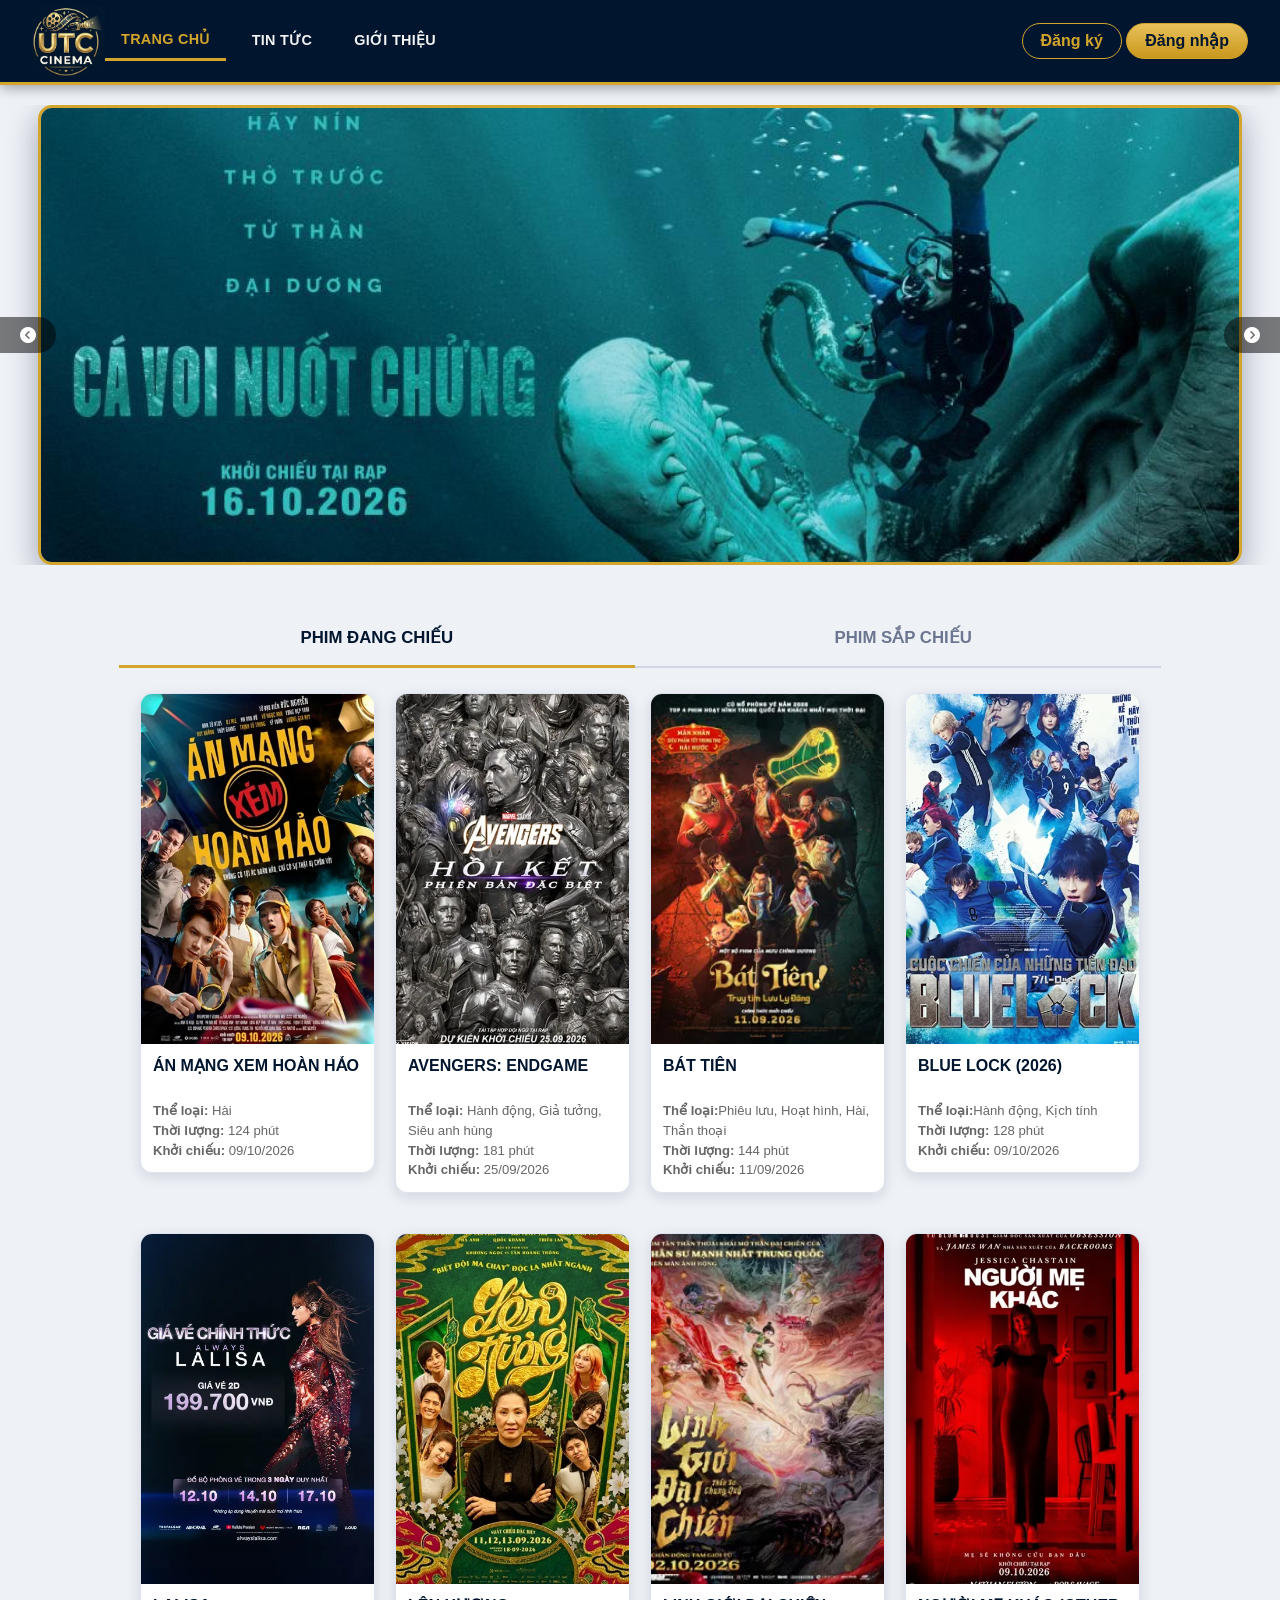
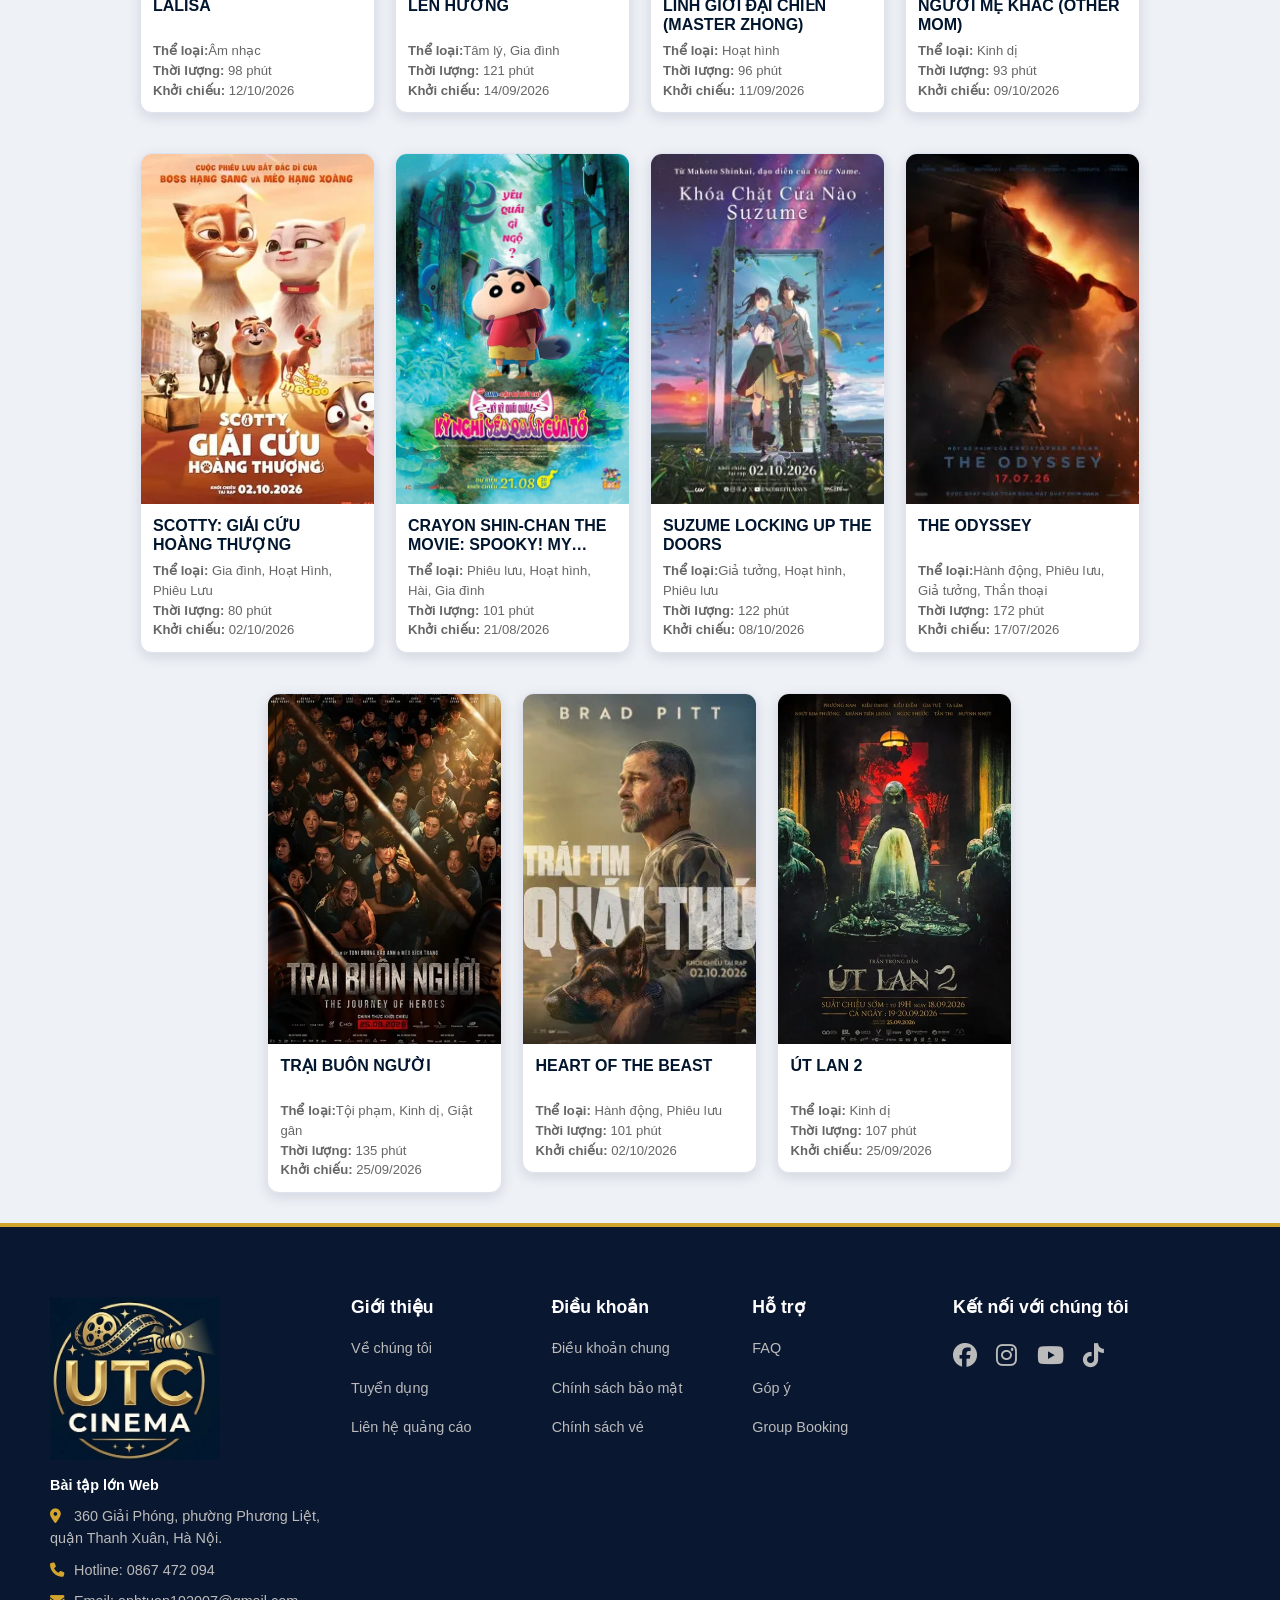
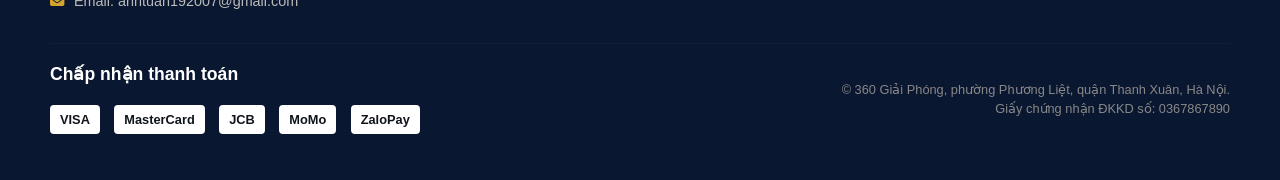
==== index.html @ 75717f12 "Merge pull request #4 from Tuan2K7/admin-and-payment Admin and payment" ====
<!DOCTYPE html>
<html lang="vi">

<head>
  <meta charset="UTF-8">
  <meta name="viewport" content="width=device-width, initial-scale=1.0">
  <meta name="description" content="Cinema website">
  <meta name="keywords" content="HTML, CSS, JavaScript">


  <meta name="author" content="Nguyen Anh Tuan">


  <link rel="stylesheet" href="assets/css/card.css"> 
  <link rel="stylesheet" href="assets/css/nav.css">
  <link rel="stylesheet" href="assets/css/menu.css">
  <link rel="stylesheet" href="assets/css/slide.css">
  <link rel="stylesheet" href="./assets/css/responsive.css"> 

  <script src="https://cdn.jsdelivr.net/npm/bootstrap@5.3.3/dist/js/bootstrap.bundle.min.js" integrity="sha384-YvpcrYf0tY3lHB60NNkmXc5s9fDVZLESaAA55NDzOxhy9GkcIdslK1eN7N6jIeHz" crossorigin="anonymous"></script>

  <link rel="stylesheet" href="https://cdnjs.cloudflare.com/ajax/libs/font-awesome/6.6.0/css/all.min.css" integrity="sha512-Kc323vGBEqzTmouAECnVceyQqyqdsSiqLQISBL29aUW4U/M7pSPA/gEUZQqv1cwx4OnYxTxve5UMg5GT6L4JJg==" crossorigin="anonymous" referrerpolicy="no-referrer" />
  <title>Cinema website</title>
  <link rel="shortcut icon" href="./assets/img/logo.webp" type="image/x-icon">
  <link href="https://cdn.jsdelivr.net/npm/bootstrap@5.3.3/dist/css/bootstrap.min.css" rel="stylesheet" integrity="sha384-QWTKZyjpPEjISv5WaRU9OFeRpok6YctnYmDr5pNlyT2bRjXh0JMhjY6hW+ALEwIH" crossorigin="anonymous" />
  
  <link rel="stylesheet" href="assets/css/style.css">
  <link rel="stylesheet" href="assets/css/theme.css">
  <script src="assets/js/cinema-store.js"></script>
</head>

<body>
  <div id="main">

    <div id="header">

      <div class="nav-logo">
        <a href="./index.html">
          <img src="./assets/img/logo.webp" alt="">
        </a>
        <div class="name">
          <p></p>
          <p></p>
        </div>
      </div>

      <div class="nav-menu">
        <i class="fa-solid fa-bars" id="menu-icon"></i>
      </div>
      
      <div class="nav-layout">
        <ul class="nav nav-pills">
          <li class="nav-item">
            <a class="nav-link active" aria-current="page" href="index.html" style="border-radius: 8px; color: black;">Trang chủ</a>
          </li>
          <li class="nav-item">
            <a class="nav-link" href="new.html">Tin tức</a>
          </li>
          <li>
             <a class="nav-link " href="about.html" >Giới thiệu</a>
          </li>
        </ul>
        <div>
          <button class="btn-register js-register-btn">Đăng ký</button>
          <button class="btn-login js-login-btn" style="color: black;">Đăng nhập</button>
        </div>
        <div class="login-user">
            <!-- <i class="fa-regular fa-circle-user login-avt" ></i> -->
            <p class="login-name"></p>
            <button class="login-out js-login-out">Đăng xuất</button>
        </div>
      </div>

    </div>

    <div class="login js-login">
      <div class="login-container js-login-container">
        <div class="login-header">
          <h1>Đăng nhập</h1>
          <div class="login-close js-login-close">
            <i class="fa-solid fa-x"></i>
          </div>
        </div>
        <div class="login-body">
          <label for="email"> Email</label>
          <input type="email" name="" placeholder="Email" id="email1">
          <label for="password"> Mật khẩu</label>
          <input type="password" name="" placeholder="Mật Khẩu" id="password1">
          <p>Quên mật khẩu?</p>
          <button class="btn js-login-btn">Đăng nhập</button>
        </div>
        <footer class="login-footer">
          <p>Bạn chưa có tài khoản? <a href="#" class="trybtn">Đăng ký</a></p>
        </footer>
      </div>
    </div>

    

    <div class="register js-register">
      <div class="register-container js-register-container">
        <div class="register-header">
          <h1>Đăng ký</h1>
          <div class="register-close js-register-close">
            <i class="fa-solid fa-x"></i>
          </div>
        </div>
        <div class="register-body">
          <div class="register-card1">
            <div class="column">
              <label for="surname">Họ</label>
              <input type="surname" name="" placeholder="Họ" id="surname">
            </div>
            <div class="column">
              <label for="name">Tên</label>
              <input type="name" name="" placeholder="Tên" id="name">
            </div>
          </div>
          <div class="register-card2">
            <div class="column">
              <label for="accountName">Tên tài khoản</label>
              <input type="accountName" name="" placeholder="Tên tài khoản" id="accountName">
            </div>
          </div>
          <div class="register-card3">
            <div class="column">
              <label for="number">Số điện thoại</label>
              <input type="text" placeholder="Số điện thoại" id="number">
            </div>
            <div class="column">
              <label for="email">Email</label>
              <input type="email" name="" placeholder="Email" id="email2">
            </div>
          </div>
          <div class="register-card4">
            <div class="column">
              <label for="password1">Mật khẩu</label>
              <input type="password" name="" placeholder="Mật khẩu" id="password2">
            </div>
            <div class="column">
              <label for="password2">Xác nhận mật khẩu</label>
              <input type="password" name="" placeholder="Xác nhận mật khẩu" id="confirmPassword">
            </div>
          </div>
          <button class="btn js-register-btn">Đăng Ký</button>
        </div>
        <footer class="register-footer">
          <p>Bạn đã có tài khoản? <a href="#" class="trybtn">Đăng nhập</a></p>
        </footer>
      </div>
    </div>


    <div id="slide">
      <img class="img hidden" src="./assets/img/banner/ca-voi-nuot-chung-banner.jpg" alt="">
      <img class="img hidden" src="./assets/img/banner/cuoc-chien-3-khong-banner.jpg" alt="">
      <img class="img hidden" src="./assets/img/banner/deal-banner.jpg" alt="">
      <img class="img hidden" src="./assets/img/banner/lalisa-banner.jpg" alt="">
      <img class="img hidden" src="./assets/img/banner/lays-banner.jpg" alt="">
      <img class="img hidden" src="./assets/img/banner/milo-banner.png" alt="">
      <img class="img hidden" src="./assets/img/banner/shaun-banner.jpg" alt="">
      <img class="img" src="./assets/img/banner/studio-ghibli-banner.jpg" alt="">
      <img class="img hidden" src="./assets/img/banner/verity-banner.jpg" alt="">
      <img class="img hidden" src="./assets/img/banner/zalo-banner.png" alt="">
      <i onclick="prev()" class="fa-solid fa-circle-chevron-left slide-btn slide-btn-left prev"></i>
      <i onclick="next()" class="fa-solid fa-circle-chevron-right slide-btn slide-btn-right next"></i>
    </div>
    
    <div class="container-fluid text-center section" id="container" >
      <div class="row content">
        <div class="col-sm-1 sidenav"></div>
        <div class="col-sm-10">

          <ul class="nav nav-pills nav-justified" id="movie-pills-nav" role="tablist" style="padding: 0.5rem 0; margin-bottom: 15px;">
            <li class="nav-item" role="presentation">
              <button class="nav-link active" id="pills-nowshowing-tab" data-bs-toggle="pill" data-bs-target="#pills-nowshowing" type="button" role="tab" aria-controls="nowshowing" aria-selected="true">Phim Đang Chiếu</button>
            </li>
            <li class="nav-item" role="presentation">
              <button class="nav-link" id="pills-comingsoon-tab" data-bs-toggle="pill" data-bs-target="#pills-comingsoon" type="button" role="tab" aria-controls="comingsoon" aria-selected="false">Phim Sắp Chiếu</button>
            </li>
          </ul>

          <div class="tab-content" id="pills-tabContent"> 

            <div class="tab-pane fade show active" id="pills-nowshowing" role="tabpanel" aria-labelledby="pills-nowshowing-tab">
              <div class="row row-cols-auto list-container justify-content-center">

                <a href="movie-detail.html?id=an-mang-xem-hoan-hao" style="padding:0; text-decoration: none;">
                  <div class="col">
                    <div class="custom-movie-card">
                      <div class="custom-card-image-container">
                        <img src="./assets/img/movies/an-mang-xem-hoan-hao.webp" alt="Án mạng xem hoàn hảo">
                        <span class="custom-play-button">chi tiết</span>
                      </div>
                      <div class="custom-card-content">
                    <h3>Án mạng xem hoàn hảo</h3>
                          <p><b>Thể loại:</b> Hài<br /><b>Thời lượng:</b> 124 phút<br /><b>Khởi chiếu:</b> 09/10/2026</p>
                      </div>
                    </div>
                  </div>
                </a>

                <a href="movie-detail.html?id=avenger" style="padding:0; text-decoration: none;">
                  <div class="col">
                    <div class="custom-movie-card">
                      <div class="custom-card-image-container">
                        <img src="./assets/img/movies/avenger.webp" alt="Avengers: Endgame ">
                        <span class="custom-play-button">chi tiết</span>
                      </div>
                      <div class="custom-card-content">
                    <h3>Avengers: Endgame </h3>
                          <p><b>Thể loại:</b> Hành động, Giả tưởng, Siêu anh hùng<br /><b>Thời lượng:</b> 181 phút<br /><b>Khởi chiếu:</b> 25/09/2026</p>
                      </div>
                    </div>
                  </div>
                </a>

                <a href="movie-detail.html?id=bat-tien" style="padding:0; text-decoration: none;">
                  <div class="col">
                    <div class="custom-movie-card">
                      <div class="custom-card-image-container">
                        <img src="./assets/img/movies/bat-tien.webp" alt="Bát Tiên">
                        <span class="custom-play-button">chi tiết</span>
                      </div>
                      <div class="custom-card-content">
                    <h3>Bát Tiên  </h3>
                          <p><b>Thể loại:</b>Phiêu lưu, Hoạt hình, Hài, Thần thoại<br /><b>Thời lượng:</b> 144 phút<br /><b>Khởi chiếu:</b> 11/09/2026</p>
                      </div>
                    </div>
                  </div>
                </a>

                <a href="movie-detail.html?id=blue-lock" style="padding:0; text-decoration: none;">
                  <div class="col">
                    <div class="custom-movie-card">
                      <div class="custom-card-image-container">
                        <img src="./assets/img//movies/blue-lock.webp" alt="Bluelock">
                        <span class="custom-play-button">chi tiết</span>
                      </div>
                      <div class="custom-card-content">
                    <h3>Blue Lock (2026)</h3>
                          <p><b>Thể loại:</b>Hành động, Kịch tính<br /><b>Thời lượng:</b> 128 phút <br /><b>Khởi chiếu:</b> 09/10/2026</p>
                      </div>
                    </div>
                  </div>
                </a>

                <a href="movie-detail.html?id=lalisa" style="padding:0; text-decoration: none;">
                  <div class="col">
                    <div class="custom-movie-card">
                      <div class="custom-card-image-container">
                        <img src="./assets/img/movies/lalisa.webp" alt="Lalisa">
                        <span class="custom-play-button">chi tiết</span>
                      </div>
                      <div class="custom-card-content">
                    <h3>LALISA</h3>
                          <p><b>Thể loại:</b>Âm nhạc<br /><b>Thời lượng:</b> 98 phút<br /><b>Khởi chiếu:</b> 12/10/2026</p>
                      </div>
                    </div>
                  </div>
                </a>

                <a href="movie-detail.html?id=len-huong" style="padding:0; text-decoration: none;">
                  <div class="col">
                    <div class="custom-movie-card">
                      <div class="custom-card-image-container">
                        <img src="./assets/img/movies/len-huong.webp" alt="Lên Hương">
                        <span class="custom-play-button">chi tiết</span>
                      </div>
                      <div class="custom-card-content">
                    <h3>Lên Hương </h3>
                          <p><b>Thể loại:</b>Tâm lý, Gia đình<br /><b>Thời lượng:</b> 121 phút<br /><b>Khởi chiếu:</b> 14/09/2026</p>
                      </div>
                    </div>
                  </div>
                </a>

                <a href="movie-detail.html?id=linh-gioi-dai-chien" style="padding:0; text-decoration: none;">
                  <div class="col">
                    <div class="custom-movie-card">
                      <div class="custom-card-image-container">
                        <img src="./assets/img/movies/linh-gioi-dai-chien.webp" alt="Linh giới đại chiến">
                        <span class="custom-play-button">chi tiết</span>
                      </div>
                      <div class="custom-card-content">
                    <h3>Linh giới đại chiến (Master Zhong)</h3>
                          <p><b>Thể loại:</b> Hoạt hình<br /><b>Thời lượng:</b> 96 phút<br /><b>Khởi chiếu:</b> 11/09/2026</p>
                      </div>
                    </div>
                  </div>
                </a>

                <a href="movie-detail.html?id=other-mom" style="padding:0; text-decoration: none;">
                  <div class="col">
                    <div class="custom-movie-card">
                      <div class="custom-card-image-container">
                        <img src="./assets/img/movies/other-mom.webp" alt="Người mẹ khác">
                        <span class="custom-play-button">chi tiết</span>
                      </div>
                      <div class="custom-card-content">
                    <h3>Người mẹ khác (Other Mom)</h3>
                          <p><b>Thể loại:</b> Kinh dị<br /><b>Thời lượng:</b> 93 phút<br /><b>Khởi chiếu:</b> 09/10/2026</p>
                      </div>
                    </div>
                  </div>
                </a>

                <a href="movie-detail.html?id=scotty" style="padding:0; text-decoration: none;">
                  <div class="col">
                    <div class="custom-movie-card">
                      <div class="custom-card-image-container">
                        <img src="./assets/img/movies/scotty.webp" alt="Scotty">
                        <span class="custom-play-button">chi tiết</span>
                      </div>
                      <div class="custom-card-content">
                    <h3>SCOTTY: Giải cứu hoàng thượng</h3>
                          <p><b>Thể loại:</b> Gia đình, Hoạt Hình, Phiêu Lưu<br /><b>Thời lượng:</b> 80 phút<br /><b>Khởi chiếu:</b> 02/10/2026</p>
                      </div>
                    </div>
                  </div>
                </a>

                <a href="movie-detail.html?id=shin" style="padding:0; text-decoration: none;">
                  <div class="col">
                    <div class="custom-movie-card">
                      <div class="custom-card-image-container">
                        <img src="./assets/img/movies/shin.jpg" alt="Shin">
                        <span class="custom-play-button">chi tiết</span>
                      </div>
                      <div class="custom-card-content">
                    <h3>Crayon Shin-chan the Movie: Spooky! My Yokai Vacation</h3>
                          <p><b>Thể loại:</b> Phiêu lưu, Hoạt hình, Hài, Gia đình<br /><b>Thời lượng:</b> 101 phút<br /><b>Khởi chiếu:</b> 21/08/2026</p>
                      </div>
                    </div>
                  </div>
                </a>

                <a href="movie-detail.html?id=suzume" style="padding:0; text-decoration: none;">
                  <div class="col">
                    <div class="custom-movie-card">
                      <div class="custom-card-image-container">
                        <img src="./assets/img/movies/suzume.webp" alt="suzume">
                        <span class="custom-play-button">chi tiết</span>
                      </div>
                      <div class="custom-card-content">
                    <h3>Suzume Locking Up the Doors</h3>
                          <p><b>Thể loại:</b>Giả tưởng, Hoạt hình, Phiêu lưu<br /><b>Thời lượng:</b> 122 phút<br /><b>Khởi chiếu:</b> 08/10/2026</p>
                      </div>
                    </div>
                  </div>
                </a>

                <a href="movie-detail.html?id=the-odyssey" style="padding:0; text-decoration: none;">
                  <div class="col">
                    <div class="custom-movie-card">
                      <div class="custom-card-image-container">
                        <img src="./assets/img/movies/the-odyssey.webp" alt="The Odyssey">
                        <span class="custom-play-button">chi tiết</span>
                      </div>
                      <div class="custom-card-content">
                          <h3>The Odyssey </h3>
                          <p><b>Thể loại:</b>Hành động, Phiêu lưu, Giả tưởng, Thần thoại<br /><b>Thời lượng:</b> 172 phút<br /><b>Khởi chiếu:</b> 17/07/2026</p>
                      </div>
                    </div>
                  </div>
                </a>

                <a href="movie-detail.html?id=trai-buon-nguoi" style="padding:0; text-decoration: none;">
                  <div class="col">
                    <div class="custom-movie-card">
                      <div class="custom-card-image-container">
                        <img src="./assets/img/movies/trai-buon-nguoi.webp" alt="Trại buôn người">
                        <span class="custom-play-button">chi tiết</span>
                      </div>
                      <div class="custom-card-content">
                          <h3>Trại buôn người</h3>
                          <p><b>Thể loại:</b>Tội phạm, Kinh dị, Giật gân<br /><b>Thời lượng:</b> 135 phút<br /><b>Khởi chiếu:</b> 25/09/2026</p>
                      </div>
                    </div>
                  </div>
                </a>

                <a href="movie-detail.html?id=trai-tim-quai-thu" style="padding:0; text-decoration: none;">
                  <div class="col">
                    <div class="custom-movie-card movie-selection">
                      <div class="custom-card-image-container">
                        <img src="./assets/img/movies/trai-tim-quai-thu.webp" alt="Trái tim quái thú">
                        <span class="custom-play-button">chi tiết</span>
                      </div>
                      <div class="custom-card-content">
                          <h3>Heart of the Beast</h3>
                          <p><b>Thể loại:</b> Hành động, Phiêu lưu<br /><b>Thời lượng:</b> 101 phút<br /><b>Khởi chiếu:</b> 02/10/2026</p>
                      </div>
                    </div>
                  </div>
                </a>

                <a href="movie-detail.html?id=ut-lan" style="padding:0; text-decoration: none;">
                  <div class="col">
                    <div class="custom-movie-card">
                      <div class="custom-card-image-container">
                        <img src="./assets/img/movies/ut-lan.webp" alt="Út lan">
                        <span class="custom-play-button">chi tiết</span>
                      </div>
                      <div class="custom-card-content">
                  <h3>Út Lan 2</h3>
                    <p><b>Thể loại:</b> Kinh dị<br /><b>Thời lượng:</b> 107 phút<br /><b>Khởi chiếu:</b> 25/09/2026</p>
                      </div>
                    </div>
                  </div>
                </a>

              </div>
            </div>

            <div class="tab-pane fade" id="pills-comingsoon" role="tabpanel" aria-labelledby="pills-comingsoon-tab">
              <div class="row row-cols-auto list-container justify-content-center"> 

                <div class="col">
                  <div class="custom-movie-card">
                    <div class="custom-card-image-container">
                      <img src="./assets/img/coomingsoon/an-mang-karaoke.webp" alt="Án mạng karaoke">
                      <a href="movie-detail.html?id=an-mang-karaoke" class="custom-play-button">chi tiết</a>
                    </div>
                    <div class="custom-card-content">
                      <h3>Án mạng karaoke</h3>
                      <p><b>Thể loại:</b> Kinh dị<br /><b>Thời lượng:</b> Đang cập nhật<br /><b>Khởi chiếu:</b> 30/10/2026</p>
                    </div>
                  </div>
                </div>
                
                <div class="col">
                  <div class="custom-movie-card">
                    <div class="custom-card-image-container">
                      <img src="./assets/img/coomingsoon/bambi.webp" alt="BAMBI: LÃNH ĐỊA SĂN MỒI">
                      <a href="movie-detail.html?id=bambi" class="custom-play-button">chi tiết</a>
                    </div>
                    <div class="custom-card-content">
                      <h3>BAMBI: LÃNH ĐỊA SĂN MỒI</h3>
                      <p><b>Thể loại:</b> Hồi hộp, Kinh Dị<br /><b>Thời lượng:</b> Đang cập nhật<br /><b>Khởi chiếu:</b> 23/10/2025</p>
                    </div>
                  </div>
                </div>
                
                <div class="col">
                  <div class="custom-movie-card">
                    <div class="custom-card-image-container">
                      <img src="./assets/img/coomingsoon/bo-sua-bay.webp" alt="Bò sữa bay">
                      <a href="movie-detail.html?id=bo-sua-bay" class="custom-play-button">chi tiết</a>
                    </div>
                    <div class="custom-card-content">
                      <h3>Bò sữa bay</h3>
                      <p><b>Thể loại:</b> Kịch tính, Giả tưởng<br /><b>Thời lượng:</b> Đang cập nhật<br /><b>Khởi chiếu:</b> 06/11/2026</p>
                    </div>
                  </div>
                </div>
                
                <div class="col">
                  <div class="custom-movie-card">
                    <div class="custom-card-image-container">
                      <img src="./assets/img/coomingsoon/ca-voi-nuot.webp" alt="Cá voi nuốt chửng">
                      <a href="movie-detail.html?id=ca-voi-nuot" class="custom-play-button">chi tiết</a>
                    </div>
                    <div class="custom-card-content">
                      <h3>Cá voi nuốt chửng (Whale Fall)</h3>
                      <p><b>Thể loại:</b>Hành động, Giật gân<br /><b>Thời lượng:</b> 106 phút<br /><b>Khởi chiếu:</b> 31/10/2026</p>
                    </div>
                  </div>
                </div>
                
                <div class="col">
                  <div class="custom-movie-card">
                    <div class="custom-card-image-container">
                      <img src="./assets/img/coomingsoon/chang-meo-mang-mu.webp" alt="Chàng mèo mang mũ">
                      <a href="movie-detail.html?id=chang-meo-mang-mu" class="custom-play-button">chi tiết</a>
                    </div>
                    <div class="custom-card-content">
                      <h3>Chàng Mèo Mang Mũ</h3>
                      <p><b>Thể loại:</b> Phiêu lưu, Hoạt hình, Hài, Gia đình<br /><b>Thời lượng:</b> Đang cập nhật<br /><b>Khởi chiếu:</b> 06/11/2026</p>
                    </div>
                  </div>
                </div>
                
                <div class="col">
                  <div class="custom-movie-card">
                    <div class="custom-card-image-container">
                      <img src="./assets/img/coomingsoon/chi-chi-em-em-3.webp" alt="Chị chị em em 3">
                      <a href="movie-detail.html?id=chi-chi-em-em-3" class="custom-play-button">chi tiết</a>
                    </div>
                    <div class="custom-card-content">
                      <h3>Chị chị em em 3</h3>
                      <p><b>Thể loại:</b> Kịch tính<br /><b>Thời lượng:</b> Đang cập nhật<br /><b>Khởi chiếu:</b> 07/11/2026</p>
                    </div>
                  </div>
                </div>
                
                <div class="col">
                  <div class="custom-movie-card">
                    <div class="custom-card-image-container">
                      <img src="./assets/img/coomingsoon/clayface.webp" alt="Clayface">
                      <a href="movie-detail.html?id=clayface" class="custom-play-button">chi tiết</a>
                    </div>
                    <div class="custom-card-content">
                      <h3>Clayface</h3>
                      <p><b>Thể loại:</b> Kinh dị<br /><b>Thời lượng:</b> 99 phút<br /><b>Khởi chiếu:</b> 31/10/2026</p>
                    </div>
                  </div>
                </div>
                
                <div class="col">
                  <div class="custom-movie-card">
                    <div class="custom-card-image-container">
                      <img src="./assets/img/coomingsoon/coi-nguyen.webp" alt="Cõi nguyền">
                      <a href="movie-detail.html?id=coi-nguyen" class="custom-play-button">chi tiết</a>
                    </div>
                    <div class="custom-card-content">
                      <h3>Cõi nguyền</h3>
                      <p><b>Thể loại:</b>Kinh dị<br /><b>Thời lượng:</b> Đang cập nhật<br /><b>Khởi chiếu:</b> 23/10/2026</p>
                    </div>
                  </div>
                </div>
                
                <div class="col">
                  <div class="custom-movie-card">
                    <div class="custom-card-image-container">
                      <img src="./assets/img/coomingsoon/godzilla.webp" alt="Godzilla">
                      <a href="movie-detail.html?id=godzilla-minus-zero" class="custom-play-button">chi tiết</a>
                    </div>
                    <div class="custom-card-content">
                      <h3>Godzilla Minus Zero</h3>
                      <p><b>Thể loại:</b> Hành động, Giả tưởng<br /><b>Thời lượng:</b> Đang cập nhật<br /><b>Khởi chiếu:</b> 06/11/2026</p>
                    </div>
                  </div>
                </div>
                
                <div class="col">
                  <div class="custom-movie-card">
                    <div class="custom-card-image-container">
                      <img src="./assets/img/coomingsoon/quy-an-tang-4.webp" alt="Quỷ ăn tạng 4">
                      <a href="movie-detail.html?id=quy-an-tang-4" class="custom-play-button">chi tiết</a>
                    </div>
                    <div class="custom-card-content">
                      <h3>Quỷ ăn tạng 4: Hổ tinh</h3>
                      <p><b>Thể loại:</b> Kinh dị<br /><b>Thời lượng:</b> Đang cập nhật<br /><b>Khởi chiếu:</b> 30/10/2026</p>
                    </div>
                  </div>
                </div>
                
                <div class="col">
                  <div class="custom-movie-card">
                    <div class="custom-card-image-container">
                      <img src="./assets/img/coomingsoon/ramayana.webp" alt="Ramayana">
                      <a href="movie-detail.html?id=ramayana" class="custom-play-button">chi tiết</a>
                    </div>
                    <div class="custom-card-content">
                      <h3>Ramayana</h3>
                      <p><b>Thể loại:</b> Thần thoại/Sử thi<br /><b>Thời lượng:</b> Đang cập nhật<br /><b>Khởi chiếu:</b> 06/11/2026</p>
                    </div>
                  </div>
                </div>
                
                <div class="col">
                  <div class="custom-movie-card">
                    <div class="custom-card-image-container">
                      <img src="./assets/img/coomingsoon/shaun-sheep.webp" alt="Shaun sheep">
                      <a href="movie-detail.html?id=shaun-the-sheep" class="custom-play-button">chi tiết</a>
                    </div>
                    <div class="custom-card-content">
                      <h3>Shaun the Sheep: The Beast of Mossy Bottom</h3>
                      <p><b>Thể loại:</b> Phiêu lưu, Hoạt hình, Hài<br /><b>Thời lượng:</b> Đang cập nhật<br /><b>Khởi chiếu:</b> 19/12/2026</p>
                    </div>
                  </div>
                </div>
                
                <div class="col">
                  <div class="custom-movie-card">
                    <div class="custom-card-image-container">
                      <img src="./assets/img/coomingsoon/street-fighter.webp" alt="Street fighter">
                      <a href="movie-detail.html?id=street-fighter" class="custom-play-button">chi tiết</a>
                    </div>
                    <div class="custom-card-content">
                      <h3>Street Fighter</h3>
                      <p><b>Thể loại:</b> Hành động, Phiêu lưu, Live action<br /><b>Thời lượng:</b> Đang cập nhật<br /><b>Khởi chiếu:</b> 16/10/2026</p>
                    </div>
                  </div>
                </div>
                
                <div class="col">
                  <div class="custom-movie-card">
                    <div class="custom-card-image-container">
                      <img src="./assets/img/coomingsoon/verity.webp" alt="Verity">
                      <a href="movie-detail.html?id=verity" class="custom-play-button">chi tiết</a>
                    </div>
                    <div class="custom-card-content">
                      <h3>Bí mật bị chôn vùi (Verity)</h3>
                      <p><b>Thể loại:</b> Kịch tính, Tình cảm, Giật gân<br /><b>Thời lượng:</b> 110 phút<br /><b>Khởi chiếu:</b> 16/10/2026</p>
                    </div>
                  </div>
                </div>
                
                <div class="col">
                  <div class="custom-movie-card">
                    <div class="custom-card-image-container">
                      <img src="./assets/img/coomingsoon/ngay-con-con-me.webp" alt="Ngày con còn mẹ">
                      <a href="movie-detail.html?id=ngay-con-con-me" class="custom-play-button">chi tiết</a>
                    </div>
                    <div class="custom-card-content">
                      <h3>Ngày con còn mẹ</h3>
                      <p><b>Thể loại:</b> Gia đình<br /><b>Thời lượng:</b> 110 phút<br /><b>Khởi chiếu:</b> 11/11/2026</p>
                    </div>
                  </div>
                </div>

              </div>
            </div>
            
          </div>   
          </div>

          <div class="col-sm-1 sidenav">
            </div>

        </div>
      </div>
    </div>

    <div class="footer">
      <div class="container-fluid" style="padding: 50px 50px 30px 50px;">
        <div class="row">

          <div class="col-lg-3 col-md-6 mb-4 mb-lg-0">
            <a href="./index.html"> 
              <img src="./assets/img/logo.webp" alt="Logo" class="footer-logo-img">
            </a>
            <p class="footer-company-name">Bài tập lớn Web </p>
            <p><i class="fa-solid fa-location-dot"></i> 360 Giải Phóng, phường Phương Liệt, quận Thanh Xuân, Hà Nội.</p>
            <p><i class="fa-solid fa-phone"></i> Hotline: 0867 472 094</p>
            <p><i class="fa-solid fa-envelope"></i> Email: anhtuan192007@gmail.com</p>
          </div>

          <div class="col-lg-2 col-md-6 mb-4 mb-lg-0">
            <h5>Giới thiệu</h5>
            <ul class="nav flex-column">
              <li class="nav-item mb-2"><a href="#" class="nav-link">Về chúng tôi</a></li>
              <li class="nav-item mb-2"><a href="#" class="nav-link">Tuyển dụng</a></li>
              <li class="nav-item mb-2"><a href="#" class="nav-link">Liên hệ quảng cáo</a></li>
            </ul>
          </div>

          <div class="col-lg-2 col-md-6 mb-4 mb-md-0">
            <h5>Điều khoản</h5>
            <ul class="nav flex-column">
              <li class="nav-item mb-2"><a href="#" class="nav-link">Điều khoản chung</a></li>
              <li class="nav-item mb-2"><a href="#" class="nav-link">Chính sách bảo mật</a></li>
              <li class="nav-item mb-2"><a href="#" class="nav-link">Chính sách vé</a></li>
            </ul>
          </div>

          <div class="col-lg-2 col-md-6 mb-4 mb-md-0">
            <h5>Hỗ trợ</h5>
            <ul class="nav flex-column">
              <li class="nav-item mb-2"><a href="#" class="nav-link">FAQ</a></li>
              <li class="nav-item mb-2"><a href="#" class="nav-link">Góp ý</a></li>
              <li class="nav-item mb-2"><a href="#" class="nav-link">Group Booking</a></li>
            </ul>
          </div>

          <div class="col-lg-3 col-md-12 mb-4">
            <h5>Kết nối với chúng tôi</h5>
            <div class="footer-social-icons">
              <a href="https://www.facebook.com/share/1EyRnAsyH8/?mibextid=wwXIfr"><i class="fa-brands fa-facebook"></i></a>
              <a href="#"><i class="fa-brands fa-instagram"></i></a>
              <a href="#"><i class="fa-brands fa-youtube"></i></a>
              <a href="#"><i class="fa-brands fa-tiktok"></i></a>
            </div>
          </div>
        </div>
        
        <hr class="footer-divider">
        
        <div class="row footer-bottom-row">
          <div class="col-md-6 mb-3">
            <h5>Chấp nhận thanh toán</h5>
            <div class="footer-payment-icons">
              <span class="payment-icon">VISA</span>
              <span class="payment-icon">MasterCard</span>
              <span class="payment-icon">JCB</span>
              <span class="payment-icon">MoMo</span>
              <span class="payment-icon">ZaloPay</span>
            </div>
          </div>
          <div class="col-md-6 mb-3 text-md-end footer-copyright-text">
            <p>
              &copy; 360 Giải Phóng, phường Phương Liệt, quận Thanh Xuân, Hà Nội.
              <br>
              Giấy chứng nhận ĐKKD số: 0367867890 
            </p>
          </div>
        </div>
      </div>
    </div>

    <script src="assets/js/nav.js"></script>
    <script src="assets/js/login.js"></script>
    <script src="assets/js/navbar.js"></script>
    <script src="assets/js/slide.js"></script>
    <script src="https://cdn.jsdelivr.net/npm/bootstrap@5.3.3/dist/js/bootstrap.bundle.min.js" integrity="sha384-YvpcrYf0tY3lHB60NNkmXc5s9fDVZLESaAA55NDzOxhy9GkcIdslK1eN7N6jIeHz" crossorigin="anonymous"></script>
    <!-- <script src="https://cdn.jsdelivr.net/npm/bootstrap@5.3.3/dist/js/bootstrap.min.js" integrity="sha384-0pUGZvbkm6XF6gxjEnlmuGrJXVbNuzT9qBBavbLwCsOGabYfZo0T0to5eqruptLy" crossorigin="anonymous"></script> -->
     <script src="assets/js/admin.js"></script>
</body>

</html>
---- assets/css/card.css ----
body {
    background-color: #141414; /* Màu nền tối */
    font-family: Arial, sans-serif;
    margin: 0;
}

/* --- Kiểu dáng cho Custom Movie Card --- */
.custom-movie-card {
    width: 235px; /* Giữ nguyên kích thước bạn đã cung cấp */
    height: 530px;
    background-color: #1e1e1e;
    border-radius: 8px; /* Bo tròn các góc của card */
    overflow: hidden; /* Quan trọng: Ẩn đi phần ảnh bị phóng to tràn ra ngoài */
    box-shadow: 0 10px 20px rgba(0, 0, 0, 0.2);
    cursor: pointer;
    color: white;
    transition: transform 0.3s ease; /* Hiệu ứng nảy lên nhẹ khi hover */
    margin-bottom: 20px; /* Thêm khoảng cách dưới cho mỗi card */
}

/* Hiệu ứng khi di chuột vào card */
.custom-movie-card:hover {
    transform: scale(1.03); /* Phóng to nhẹ toàn bộ card */
}

/* --- Container chứa ảnh và nút Đặt Vé --- */
.custom-card-image-container {
    position: relative; 
    overflow: hidden; 
    aspect-ratio: 2 / 3; 
}

/* Poster phim */
.custom-card-image-container img {
    width: 100%;
    height: 100%; 
    object-fit: cover; 
    display: block; 
    transition: transform 0.4s ease;
}

/* Khi hover vào card, ảnh bên trong sẽ phóng to lên */
.custom-movie-card:hover .custom-card-image-container img {
    transform: scale(1.15); /* Phóng to ảnh lên 115% */
}

/* --- Nút "Đặt vé" (Custom Play Button) --- */
.custom-play-button {
    /* Định vị tuyệt đối so với custom-card-image-container */
    position: absolute;
    top: 50%;
    left: 50%;
    transform: translate(-50%, -50%); /* Căn giữa nút */

    /* Kiểu dáng mới: Hình chữ nhật */
    width: auto; /* Chiều rộng tự động theo nội dung */
    padding: 10px 20px; /* Thêm khoảng đệm bên trong */
    background-color: rgba(255, 255, 255, 0.5);/*trong suốt*/
    border: none; /* Loại bỏ viền */
    border-radius: 8px; /* Bo tròn nhẹ các góc */
    color: white; /* Màu chữ trắng */
    font-size: 1em;
    font-weight: bold;
    text-transform: uppercase; /* Chuyển chữ thành in hoa */
    letter-spacing: 1px; /* Khoảng cách giữa các chữ */
    white-space: nowrap; /* Ngăn chữ bị xuống dòng */
    text-decoration: none; /* Loại bỏ gạch chân mặc định của thẻ 'a' */

    /* Hiển thị và hiệu ứng */
    display: flex; 
    justify-content: center;
    align-items: center;
    opacity: 0; /* Mặc định ẩn nút */
    transition: opacity 0.4s ease, background-color 0.2s ease; /* Thêm hiệu ứng cho màu nền */
    pointer-events: all; /* Cho phép sự kiện chuột tác động lên nút */
    z-index: 10; /* Đảm bảo nút nằm trên ảnh */
}

/* Khi hover vào card, nút "Đặt vé" sẽ hiện ra */
.custom-movie-card:hover .custom-play-button {
    opacity: 1; /* Hiện nút "Đặt vé" */
}

/* Hiệu ứng khi hover trực tiếp lên nút "Đặt vé" */
.custom-play-button:hover {
    /* background-color: #ff202b; */
    background-image: linear-gradient(#F9cadb,#FDA6C4);
}

/* --- Phần nội dung text --- */
.custom-card-content {
    padding: 16px;
    text-align: center; /* Căn giữa nội dung text */
}

.custom-card-content h3 {
    margin: 0 0 4px 0; 
    font-size: 1.1em;
}

.custom-card-content p {
    margin: 0;
    font-size: 0.9em;
    color: #aaa; 
}

/* Điều chỉnh cho các cột Bootstrap */
/* Thêm padding cho mỗi cột để các card không bị dính vào nhau */
.list-container .col {
    padding: 10px; 
}
a{
    margin: 0;
    padding: 0;
}
---- assets/css/nav.css ----
/* --- Hiệu ứng trượt cho Nav Pills --- */

/* 1. Chuẩn bị container cha */
#movie-pills-nav {
  position: relative; /* Rất quan trọng: làm gốc để định vị "lớp nền trượt" */
  background-color: #2a2a2a; /* Thêm màu nền nhẹ cho thanh nav */
  border-radius: 15px; /* Bo tròn toàn bộ thanh nav */
}

/* 2. Tạo "lớp nền trượt" bằng pseudo-element ::before */
#movie-pills-nav::before {
  content: "";
  position: absolute;
  top: 0;
  left: var(--pill-left, 0); /* Sử dụng biến CSS để JS điều khiển vị trí */
  width: var(--pill-width, 0); /* Sử dụng biến CSS để JS điều khiển độ rộng */
  height: 100%;
  /* background-color:#F9CADB;  */
  background-image: linear-gradient(#F9cadb,#FDA6C4);
  border-radius: 15px; /* Bo tròn để khớp với tab */
  transition: all 1s cubic-bezier(0.23, 0.8, 0.32, 1); /* Hiệu ứng chuyển động mượt mà */
  z-index: 1; /* Nằm dưới chữ nhưng trên nền của nav */
}

/* 3. Tùy chỉnh các nút nav-link */
#movie-pills-nav .nav-link {
  color: #a0a0a0; /* Màu chữ của tab không active */
  background: none !important; /* Xóa nền mặc định của Bootstrap */
  border: none;
  z-index: 2; /* Đảm bảo chữ luôn nằm trên "lớp nền trượt" */
  position: relative;
  transition: color 0.3s ease;
}

/* 4. Định nghĩa lại style cho tab đang active */
#movie-pills-nav .nav-link.active {
  color: rgb(0, 0, 0) !important; /* Chữ của tab active luôn là màu trắng */
  background-color: transparent !important; /* Quan trọng: làm trong suốt nền mặc định */
}

/* 5. Hiệu ứng hover cho các tab chưa active */
#movie-pills-nav .nav-link:not(.active):hover {
    color: #ffffff; /* Đổi màu chữ khi hover */
}
---- assets/css/menu.css ----
/* MENU */
/* .nav-menu {
    display: none;
    color: #fff;
    padding: 20px;
    font-size: 20px;
    cursor: pointer;
}
.nav-layout {
    display: flex;
    align-items: center;
    justify-content: center;
}

.nav-layout {
    column-gap: 5rem;
}

.nav-layout li {
    list-style-type: none;
    display: inline-block;
    padding: 0 2rem;
}

.nav-layout li a {
    text-decoration: none;
    color: #fff;
    font-size: 1rem;
    font-weight: 500;
}

.nav-layout li a:hover {
    color: #F75154;
} */
/* html nào có active thì đổi màu ở ô web đó */
/* .nav-layout .active {
    color: #F75154;
} */


/* =================== HEADER CSS =================== */
/* LOGO */
.nav-logo .name {
    color: #fff;
    display: none;
    margin: auto;
    font-size: 13px;
}

.nav-logo {
    margin-top: 4px;
    width:20em;
    
    display: flex;

}

.nav-logo img {
    cursor: pointer;
    width: 100%;
    height: 100%;
}
/* --- Style chung --- */
#header {
    height: 50px;
    background-color: #10141B;
    display: flex;
    justify-content: space-between;
    align-items: center;
    background-color: #1a1a1a; /* Ví dụ màu nền */
    padding: 10px 20px;
    color: white;
    justify-content: space-between;
}

.nav-layout li {
    list-style-type: none;
}

.nav-layout a {
    text-decoration: none;
    color: #fff;
    font-size: 1rem;
    font-weight: 500;
    padding: 8px 16px;
    display: block;
}

.nav-layout a:hover {
    /* color: #F75154; */
    color: #FDA6C4;
}

.nav-layout .active {
    /* Màu active của Bootstrap */
    /* background-color: #0d6efd;  */
    background-image: linear-gradient(#F9cadb,#FDA6C4);
    border-radius: 8px;
}
.nav-layout .active:hover {
    color: #fff;
}


/* --- CSS cho màn hình lớn (Desktop) --- */
.nav-layout {
    display: flex;
    align-items: center;
    gap: 20px; /* Khoảng cách giữa các mục */
    width: 100%; 
    justify-content: space-between;
}

.nav-pills {
    display: flex;
    align-items: center;
    gap: 10px;
        /* khoảng cách giữa các thành phần */
    margin: 0;
    padding: 0;
}

/* .nav-actions button {
    margin-left: 10px;
} */

/* Ẩn icon menu hamburger trên màn hình lớn */
.nav-menu {
    display: none;
}


/* --- CSS cho màn hình nhỏ (Tablet & Mobile) - Breakpoint tại 992px --- */
@media (max-width: 992px) {
    /* Ẩn menu đầy đủ đi */
    .nav-layout {
        display: none;
    }

    /* Hiện icon hamburger lên */
    .nav-menu {
        display: block;
        font-size: 24px;
        cursor: pointer;
    }
}
---- assets/css/slide.css ----
#slide {
    
    display: flex;
    justify-content: center;
    overflow: hidden;
    position: relative;
    margin-top: 20px;
    margin-bottom: 20px;
    transition: transform 0.5s;
}

#slide img {
    width: 90%;
    height: 700px;
    object-fit: cover;
    animation: fadeInSlideshow 0.5s;
    border-radius: 50px;
    border: 10px solid #000000;
}

@keyframes fadeInSlideshow {
    from {
        opacity: 0.7;
    }

    to {
        opacity: 1;
    }
}

#slide .slide-btn:hover {
    /* background-color: #F75154; */
   background-image: linear-gradient(#F9cadb,#FDA6C4);

}

#slide .slide-btn-left {
    position: absolute;
    top: 50%;
    left: 0;
    transform: translateY(-50%);
    background-color: rgba(0, 0, 0, 0.5);
    color: #fff;
    padding: 10px 20px;
    border-radius: 0 50px 50px 0;
    cursor: pointer;
}

#slide .slide-btn-right {
    position: absolute;
    top: 50%;
    right: 0;
    transform: translateY(-50%);
    background-color: rgba(0, 0, 0, 0.5);
    color: #fff;
    padding: 10px 20px;
    border-radius: 50px 0 0 50px;
    cursor: pointer;
}
---- assets/css/style.css ----
* {
    padding: 0;
    margin: 0;
    box-sizing: border-box;
}

/* Fix thanh ngang */
/* Đặt khối này ở đầu file, thay thế cho cả 2 khối body cũ */
body {
    overflow-x: hidden;
    width: 100%;
    font-family: Arial, Helvetica, sans-serif;
    background-color: #fff;
    background-repeat: no-repeat;
    background-position: center center;
    background-size: cover;
}

/*  */
html {
    font-family: Arial, Helvetica, sans-serif;
    scroll-behavior: smooth;
}
.hidden {
    display: none;
}
.row {
    display: flex;
    flex-direction: row;
}
/* form đăng kí */
.column {
    display: flex;
    flex-direction: column;
    width: 100%;
    margin: 10px 10px 10px 0;
}






/* Design: Button register, login, out */
.nav-layout button {
    width: 100px;
    height: 40px;
    color: #fff;
    background-color: #10141B;
    border-radius: 30px;
    border: 2px solid #fff;
    
}
.nav-layout .btn-login {
    /* background-color: #F75154; */
    /* border: 1px solid #F75154; */
    /* background-color:#FDA6C4 ; */
    background-image: linear-gradient(#F9cadb,#FDA6C4);
    border: 1px solid #FDA6C4;
    transition: transform 0.3s;
}
.nav-layout button:hover {
    cursor: pointer;
    /* transform: translateY(-2px); */
}

/* LOGIN */
@keyframes modelFadeIn {
    from {
        opacity: 1;
        transform: translateX(-140px);
    }

    to {
        transform: translateX(0);
    }
}
.btn-login.remove{
    display: none;
}
.login.open {
    display: flex;
}
.login {
    position: fixed;
    top: 0;
    bottom: 0;
    left: 0;
    right: 0;
    z-index: 1000;
    display: none;
    align-items: center;
    justify-content: center;
    flex-direction: column;
    background-color: rgba(0, 0, 0, 0.4);
}
.login-container {
    background-color: #10141B;
    width: 450px;
    position: relative;
    animation: modelFadeIn ease 0.5s;
    border-radius: 20px;
    padding: 30px;
    display: flex;
    flex-direction: column;
    justify-content: space-between;
}
.login-header {
    color: #fff;
    float: right;
    display: flex;
    justify-content: space-between;
    flex: 1;
}
.login-close {
    cursor: pointer;
}
.login-body {
    margin: 20px 0;
    display: flex;
    flex-direction: column;
    color: #fff;
    width: 100%;
    flex: 2;
}
.login-body input {
    height: 50px;
    background-color: #10141B;
    border: 1px solid #1E293B;
    border-radius: 10px;
    margin: 10px 0;
    padding: 10px;
    color: #fff;
}
.login-body p {
    display: flex;
    margin: 15px 0;
    /* color: #E54242; */
    color: #FDA6C4;
    justify-content: end;
    cursor: pointer;
}
.login-body p:hover {
    text-decoration: underline;
}
.login-body button {
    /* background-image: linear-gradient(to right, #E6121D, #FB5F60); */
    background-image: linear-gradient(#F9cadb,#FDA6C4);
    height: 40px;
    border-radius: 20px;
    margin: 10px 0;
    /* color: #fff; */
    color: black;
    cursor: pointer;
}
.login-footer {
    color: #fff;
    flex: 2;
    display: flex;
    justify-content: center;
}

.login-footer a {
    /* color: #E54242; */
    color: #FDA6C4;
    text-decoration: none;
}

/* Đăng kí */
.btn-register.remove{
    display: none;
}
.register.open {
    display: flex;
}

.register {
    position: fixed;
    top: 0;
    bottom: 0;
    left: 0;
    right: 0;
    z-index: 1000; 
        /* làm cho đăng kí đăng nhập ko đè lên nhau */
    display: none;
    align-items: center;
    justify-content: center;
    flex-direction: column;
    background-color: rgba(0, 0, 0, 0.4);
}

.register-container {
    background-color: #10141B;
    width: 500px;
    height: 600px;
    position: relative;
    animation: modelFadeIn ease 0.5s;
    border-radius: 20px;
    padding: 30px;
    display: flex;
    flex-direction: column;
    justify-content: space-between;
}

.register-header {
    color: #fff;
    float: right;
    display: flex;
    justify-content: space-between;
}

.register-close {
    cursor: pointer;
}

.register-body {
    display: flex;
    flex-direction: column;
    color: #fff;
    width: 100%;
    flex: 2;
}

.register-body input {
    height: 50px;
    background-color: #10141B;
    border: 1px solid #1E293B;
    border-radius: 10px;
    padding: 10px;
    width: 100%;
    color: #fff;
}

.register-body .register-card1 {
    display: flex;
    flex-direction: row;

}

.register-body .register-card2 {
    display: flex;
    flex-direction: row;

}

.register-body .register-card3 {
    display: flex;
    flex-direction: row;
}

.register-body .register-card4 {
    display: flex;
    flex-direction: row;
}


.register-body button {
    /* background-image: linear-gradient(to right, #E6121D, #FB5F60); */
    background-image: linear-gradient(#F9cadb,#FDA6C4);
    height: 40px;
    border-radius: 20px;
    margin: 10px 0;
    /* color: #fff; */
    color: black;
    cursor: pointer;
}

.register-footer {
    color: #fff;
    flex: 2;
    display: flex;
    justify-content: center;
}

.register-footer a {
    /* color: #E54242; */
    color: #FDA6C4;
    text-decoration: none;
}

/* login user */
.login-user.open{
    display: flex;
}
.login-user{
    display: none;
}

.login-user .login-avt{
    font-size: 30px;
    color: #fff;
}

.login-user .login-name{
    color: #fff;
    font-size: 15px;
    margin: 10px;
}


/* BODY */

    
.section {
    /* background-color: #10141b; */
    /* background-color: #fff; */
    background-image: url("../background/abt.avif");
        /* Màu nền card */
    padding-top: 20px;
    background-repeat: no-repeat;
    background-position: center center;
    background-size: cover;
    
}
#container {
    height: auto;
}
.col {
    padding: 15px;
}

/* Footer */

.footer {
    background-color: #10141B; /* Đồng bộ màu với header */
    color: #bbb; /* Màu chữ chung, dễ đọc */
    padding-top: 20px;
    width: 100%;
}

.footer h5 {
    color: #fff;
    font-weight: 600;
    font-size: 1.1rem;
    margin-bottom: 20px;
}

.footer-logo-img {
    display: block; /* Để nó là 1 block riêng */
    width: 300px; 
    margin-bottom: 15px;
}

.footer-company-name {
    color: #fff;
    font-weight: bold;
    font-size: 1rem;
    margin-top: 10px;
}

.footer p {
    font-size: 0.9rem;
    margin-bottom: 10px;
}

/* Icon bên cạnh text (địa chỉ, phone) */
.footer p i {
    width: 20px;
    color: #FDA6C4; /* Dùng màu hồng chủ đạo của web bạn */
}

/* Danh sách link */
.footer .nav-link {
    padding: 0 0 10px 0; /* Chỉ cần đệm dưới */
    font-size: 0.9rem;
    color: #bbb; /* Màu link mặc định */
    background: none !important; /* Ghi đè bootstrap */
    transition: color 0.2s ease;
}

.footer .nav-link:hover {
    color: #fff; /* Hover sáng lên */
}

/* Icon mạng xã hội */
.footer-social-icons a {
    color: #bbb;
    font-size: 1.5rem; /* Kích thước icon */
    margin-right: 15px;
    transition: color 0.2s ease;
}

.footer-social-icons a:hover {
    color: #FDA6C4; /* Đổi màu khi hover */
}

/* Nút tải ứng dụng */
.footer-app-buttons {
    display: flex;
    flex-direction: column; /* Xếp chồng 2 nút */
    gap: 15px; /* Khoảng cách giữa 2 nút */
}

.footer-app-buttons .app-button {
    display: flex;
    align-items: center;
    background-color: #2a2e35; /* Nền nút tối */
    color: #fff;
    padding: 10px 15px;
    border-radius: 8px;
    text-decoration: none;
    transition: background-color 0.2s ease;
}

.footer-app-buttons .app-button:hover {
    background-color: #444;
}

.footer-app-buttons .app-button i {
    font-size: 2rem; /* Icon app to */
    margin-right: 10px;
}

.footer-app-buttons .app-button span {
    font-size: 0.8rem;
    line-height: 1.2;
    text-align: left;
}

.footer-app-buttons .app-button span strong {
    font-size: 1rem;
}

/* Đường kẻ ngang */
.footer-divider {
    border-top: 1px solid #333;
    margin-top: 20px;
    margin-bottom: 20px;
}

/* Hàng cuối (Thanh toán & Copyright) */
.footer-bottom-row {
    align-items: center;
}

.footer-payment-icons .payment-icon {
    /* Đây là style tạm thời, bạn nên thay bằng <img> */
    display: inline-block;
    padding: 5px 10px;  
    background-color: #fff;
    color: #10141B;
    border-radius: 4px;
    margin-right: 10px;
    font-weight: bold;
    font-size: 0.8rem;
}

.footer-copyright-text p {
    font-size: 0.8rem;
    color: #888;
    margin: 0;
    line-height: 1.5;
}
---- assets/css/theme.css ----
/* ===== THEME kiểu CGV / Beta Cinemas =====
   Đổi màu chủ đạo chỉ cần sửa 3 biến dưới đây */
:root{
  --brand:#e71a0f;        /* đỏ CGV */
  --brand-dark:#b81208;
  --brand-soft:#fff1f0;
  --ink:#222;
  --bg:#f4f4f4;
}

/* ---------- Nền & font ---------- */
body{ background:var(--bg) !important; color:var(--ink); font-family:"Roboto","Segoe UI",Arial,sans-serif; }
.section{ background:var(--bg) !important; background-image:none !important; }

/* ---------- Header trắng, viền đỏ ---------- */
#header{
  height:auto; min-height:64px; background:#fff !important; color:var(--ink);
  border-bottom:3px solid var(--brand); box-shadow:0 2px 8px rgba(0,0,0,.08);
  position:sticky; top:0; z-index:900; padding:6px 32px;
}
.nav-logo{ width:150px; margin:0; }
.nav-logo img{ height:auto; max-height:52px; object-fit:contain; }
.nav-menu{ color:var(--ink); }
.nav-layout{ justify-content:flex-start; gap:12px; }
.nav-layout a{ color:var(--ink); font-weight:700; font-size:.9rem; text-transform:uppercase; letter-spacing:.3px; }
.nav-layout a:hover{ color:var(--brand); }
.nav-layout .active,
.nav-layout .nav-link.active{
  background:none !important; color:var(--brand) !important;
  border-radius:0 !important; border-bottom:3px solid var(--brand);
}
.nav-pills{ flex:1; }
.nav-layout button{ width:auto; padding:0 18px; height:36px; border-radius:4px;
  background:#fff; color:var(--brand); border:1px solid var(--brand); font-weight:700; }
.nav-layout .btn-login{ background:var(--brand) !important; background-image:none !important;
  color:#fff !important; border:1px solid var(--brand); }
.nav-layout .btn-login:hover{ background:var(--brand-dark) !important; }
.nav-layout .btn-register:hover{ background:var(--brand-soft); }
.login-user .login-name{ color:var(--ink); }

/* ---------- Banner ---------- */
#slide{ margin:0 0 24px; background:#000; }
#slide img{ width:100%; height:480px; border-radius:0; border:none; }
#slide .slide-btn:hover{ background:var(--brand) !important; background-image:none !important; }

/* ---------- Tab Phim đang chiếu / sắp chiếu ---------- */
#movie-pills-nav{ background:transparent !important; border-radius:0; border-bottom:2px solid #ddd; }
#movie-pills-nav::before{
  background:none !important; border-bottom:3px solid var(--brand); border-radius:0;
  height:calc(100% + 2px); top:0;
}
#movie-pills-nav .nav-link{ color:#777; font-weight:700; text-transform:uppercase; font-size:1.05rem; }
#movie-pills-nav .nav-link.active{ color:var(--brand) !important; }
#movie-pills-nav .nav-link:not(.active):hover{ color:var(--brand); }

/* ---------- Thẻ phim ---------- */
.custom-movie-card{ background:#fff; color:var(--ink); border-radius:4px; height:auto;
  box-shadow:0 1px 6px rgba(0,0,0,.15); }
.custom-movie-card:hover{ transform:translateY(-4px); box-shadow:0 8px 18px rgba(0,0,0,.25); }
.custom-card-content{ text-align:left; padding:12px; }
.custom-card-content h3{ font-size:1rem; font-weight:700; text-transform:uppercase; color:var(--ink);
  min-height:2.6em; display:-webkit-box; -webkit-line-clamp:2; -webkit-box-orient:vertical; overflow:hidden; }
.custom-card-content p{ color:#666; font-size:.82rem; }
.custom-play-button{
  top:auto; bottom:12px; transform:translateX(-50%); background:var(--brand) !important;
  background-image:none !important; border-radius:4px; color:#fff; font-size:.85rem;
}
.custom-play-button:hover{ background:var(--brand-dark) !important; }
a{ text-decoration:none; }

/* ---------- Footer ---------- */
.footer{ background:#231f20 !important; border-top:4px solid var(--brand); }
.footer p i, .footer-social-icons a:hover{ color:var(--brand) !important; }

/* ---------- Popup đăng nhập / đăng ký ---------- */
.login-container, .register-container{ background:#fff; color:var(--ink); border-radius:6px; }
.login-header, .register-header, .login-body, .register-body,
.login-footer, .register-footer{ color:var(--ink); }
.login-body input, .register-body input{ background:#fff; color:var(--ink); border:1px solid #ccc; border-radius:4px; }
.login-body button, .register-body button{ background:var(--brand) !important; background-image:none !important;
  color:#fff !important; border:none; border-radius:4px; font-weight:700; }
.login-body p, .login-footer a, .register-footer a{ color:var(--brand) !important; }

/* ---------- Trang Tin tức (new.html) ---------- */
.pagination a, .page-link{ border-color:var(--brand); }

/* ---------- Trang Giới thiệu (about.html) ---------- */
:root{ --primary-color:var(--brand); }
.about-container, [class*="about"]{ color:var(--ink); }

/* ---------- Trang chi tiết phim & chọn ghế: giữ nền tối kiểu rạp,
   chỉ đổi màu nhấn hồng -> đỏ ---------- */
.movie-details-page .btn, .movie-details-page button,
.seat-page button, .btn-continue, .btn-confirm, #confirm-btn{
  background-image:none !important; background:var(--brand) !important; color:#fff !important;
}

/* ===== PHIÊN BẢN UTC CINEMA: navy + vàng gold (khớp logo) ===== */
:root{
  --navy:#01162e;
  --navy-2:#0a1730;
  --gold:#d4a52c;
  --gold-dark:#b88a1a;
  --brand:#d4a52c;
  --brand-dark:#b88a1a;
  --brand-soft:#fff8e1;
  --bg:#eef1f6;
}
body{ background:var(--bg) !important; }
.section{ background:var(--bg) !important; }

/* Header navy */
#header{ background:var(--navy) !important; border-bottom:3px solid var(--gold); min-height:84px; box-shadow:0 3px 12px rgba(0,0,0,.35); }
.nav-logo{ width:auto; }
.nav-logo img{ width:auto; height:70px; max-height:none; }
.nav-menu{ color:#fff; }
.nav-layout a{ color:#f3f3f3; }
.nav-layout a:hover{ color:var(--gold); }
.nav-layout .active, .nav-layout .nav-link.active{ color:var(--gold) !important; border-bottom:3px solid var(--gold); }
.nav-layout button{ background:transparent; color:var(--gold); border:1px solid var(--gold); border-radius:30px; }
.nav-layout .btn-register:hover{ background:rgba(212,165,44,.15); }
.nav-layout .btn-login{ background:linear-gradient(#e8c15a,#c9971c) !important; color:var(--navy) !important; border:1px solid var(--gold); }
.nav-layout .btn-login:hover{ background:var(--gold) !important; }
.login-user .login-name{ color:#fff; }

/* Banner bo góc nhẹ + viền vàng */
#slide{ background:transparent; margin:20px 0 24px; }
#slide img{ width:94%; height:460px; border-radius:14px; border:3px solid var(--gold); box-shadow:0 10px 30px rgba(10,23,48,.35); }
#slide .slide-btn:hover{ background:var(--gold) !important; color:var(--navy); }

/* Tab */
#movie-pills-nav{ border-bottom:2px solid #cfd6e4; }
#movie-pills-nav::before{ border-bottom:3px solid var(--gold); }
#movie-pills-nav .nav-link{ color:#6b7690; }
#movie-pills-nav .nav-link.active, #movie-pills-nav .nav-link:not(.active):hover{ color:var(--navy) !important; }

/* Thẻ phim */
.custom-movie-card{ border-radius:12px; border:1px solid #dde3ef; box-shadow:0 4px 14px rgba(10,23,48,.12); }
.custom-card-content h3{ color:var(--navy); }
.custom-play-button{ background:linear-gradient(#e8c15a,#c9971c) !important; color:var(--navy) !important; border-radius:30px; padding:9px 22px; }
.custom-play-button:hover{ background:var(--gold) !important; }

/* Footer */
.footer{ background:var(--navy-2) !important; border-top:4px solid var(--gold); }
.footer p i, .footer-social-icons a:hover{ color:var(--gold) !important; }
.footer-logo-img{ width:170px; }

/* Popup: navy + vàng */
.login-container, .register-container{ background:var(--navy); color:#fff; border:1px solid var(--gold); border-radius:16px; }
.login-header, .register-header, .login-body, .register-body, .login-footer, .register-footer{ color:#fff; }
.login-body input, .register-body input{ background:var(--navy-2); color:#fff; border:1px solid #2c3b63; border-radius:10px; }
.login-body button, .register-body button{ background:linear-gradient(#e8c15a,#c9971c) !important; color:var(--navy) !important; border-radius:30px; }
.login-body p, .login-footer a, .register-footer a{ color:var(--gold) !important; }

/* Nút ở trang chi tiết / chọn ghế */
.movie-details-page .btn, .movie-details-page button, .seat-page button, .btn-continue, .btn-confirm, #confirm-btn{
  background:linear-gradient(#e8c15a,#c9971c) !important; color:var(--navy) !important;
}
/* NOTE ADMIN 04: Chỉ định dạng hộp quản lý. Tái sử dụng màu --brand của giao diện cũ. */
#cinemaAdminTools[hidden], #cinemaAdminDialog [hidden] { display:none !important; }
#cinemaAdminTools { position:fixed; right:16px; bottom:16px; z-index:1000; display:flex; flex-wrap:wrap; align-items:center; gap:8px; padding:12px; max-width:calc(100vw - 32px); background:#fff; border:1px solid #ddd; border-top:3px solid var(--brand); border-radius:8px; box-shadow:0 3px 20px #0002; }
#cinemaAdminTools span { color:var(--brand); font-size:12px; font-weight:700; }
#cinemaAdminTools button, #cinemaAdminDialog button { cursor:pointer; border:1px solid var(--brand); background:white; color:var(--brand); border-radius:5px; padding:9px 12px; font:inherit; font-size:14px; line-height:1.4; width:auto; height:auto; }
#cinemaAdminTools button:hover, #cinemaAdminDialog button:hover { background:var(--brand-soft); }
#cinemaAdminDialog { margin:auto; width:min(1080px,calc(100vw - 32px)); max-width:none; max-height:90vh; padding:26px; border:0; border-radius:12px; color:#222; background:#fff; overflow:auto; box-sizing:border-box; }
#cinemaAdminDialog::backdrop { background:#0009; }
#cinemaAdminDialog .ca-heading { display:flex; justify-content:space-between; gap:16px; align-items:flex-start; }
#cinemaAdminDialog h2 { margin:8px 0; font-size:25px; color:#222; }
#cinemaAdminDialog h3 { margin:20px 0 12px; font-size:19px; }
#cinemaAdminDialog small { color:var(--brand); font-weight:700; }
#cinemaAdminDialog .ca-note { font-size:13px; line-height:1.6; color:#666; margin:12px 0; }
#cinemaAdminDialog .ca-tabs { display:flex; flex-wrap:wrap; gap:10px; margin:20px 0; }
#cinemaAdminDialog button.ca-active, #cinemaAdminDialog button[type=submit] { background:var(--brand); color:white; }
#caFilters { display:grid; grid-template-columns:180px 1fr 1fr auto; gap:12px; align-items:end; }
#caFilters label { display:flex; flex-direction:column; gap:6px; font-size:14px; min-width:0; color:#222; }
#caFilters input, #caFilters select { width:100%; min-width:0; height:42px; border:1px solid #bbb; border-radius:5px; padding:7px; color:#222; background:white; font-size:14px; box-sizing:border-box; }
#cinemaAdminDialog .ca-totals { display:grid; grid-template-columns:repeat(3,1fr); gap:12px; margin:20px 0; }
#cinemaAdminDialog .ca-totals div { padding:18px; border-radius:6px; background:var(--brand-soft); }
#cinemaAdminDialog .ca-totals span { display:block; font-size:14px; }
#cinemaAdminDialog .ca-totals strong { display:block; font-size:25px; margin-top:8px; color:var(--brand); }
#cinemaAdminDialog .ca-table-wrap { overflow:auto; }
#cinemaAdminDialog table { border-collapse:collapse; width:100%; min-width:600px; font-size:14px; }
#cinemaAdminDialog th, #cinemaAdminDialog td { padding:12px; border-bottom:1px solid #ddd; text-align:left; }
#cinemaAdminDialog th { background:#f5f5f5; }
#caError { background:#fff1f0; color:#a00; padding:12px; }
#caEmpty { color:#666; padding:18px 0; }
@media(max-width:700px) {
  #cinemaAdminDialog { padding:16px; }
  #caFilters { grid-template-columns:1fr; }
  #cinemaAdminDialog .ca-totals { grid-template-columns:1fr; }
  #cinemaAdminDialog h2 { font-size:21px; }
  #cinemaAdminTools { left:12px; right:12px; bottom:10px; justify-content:center; }
}
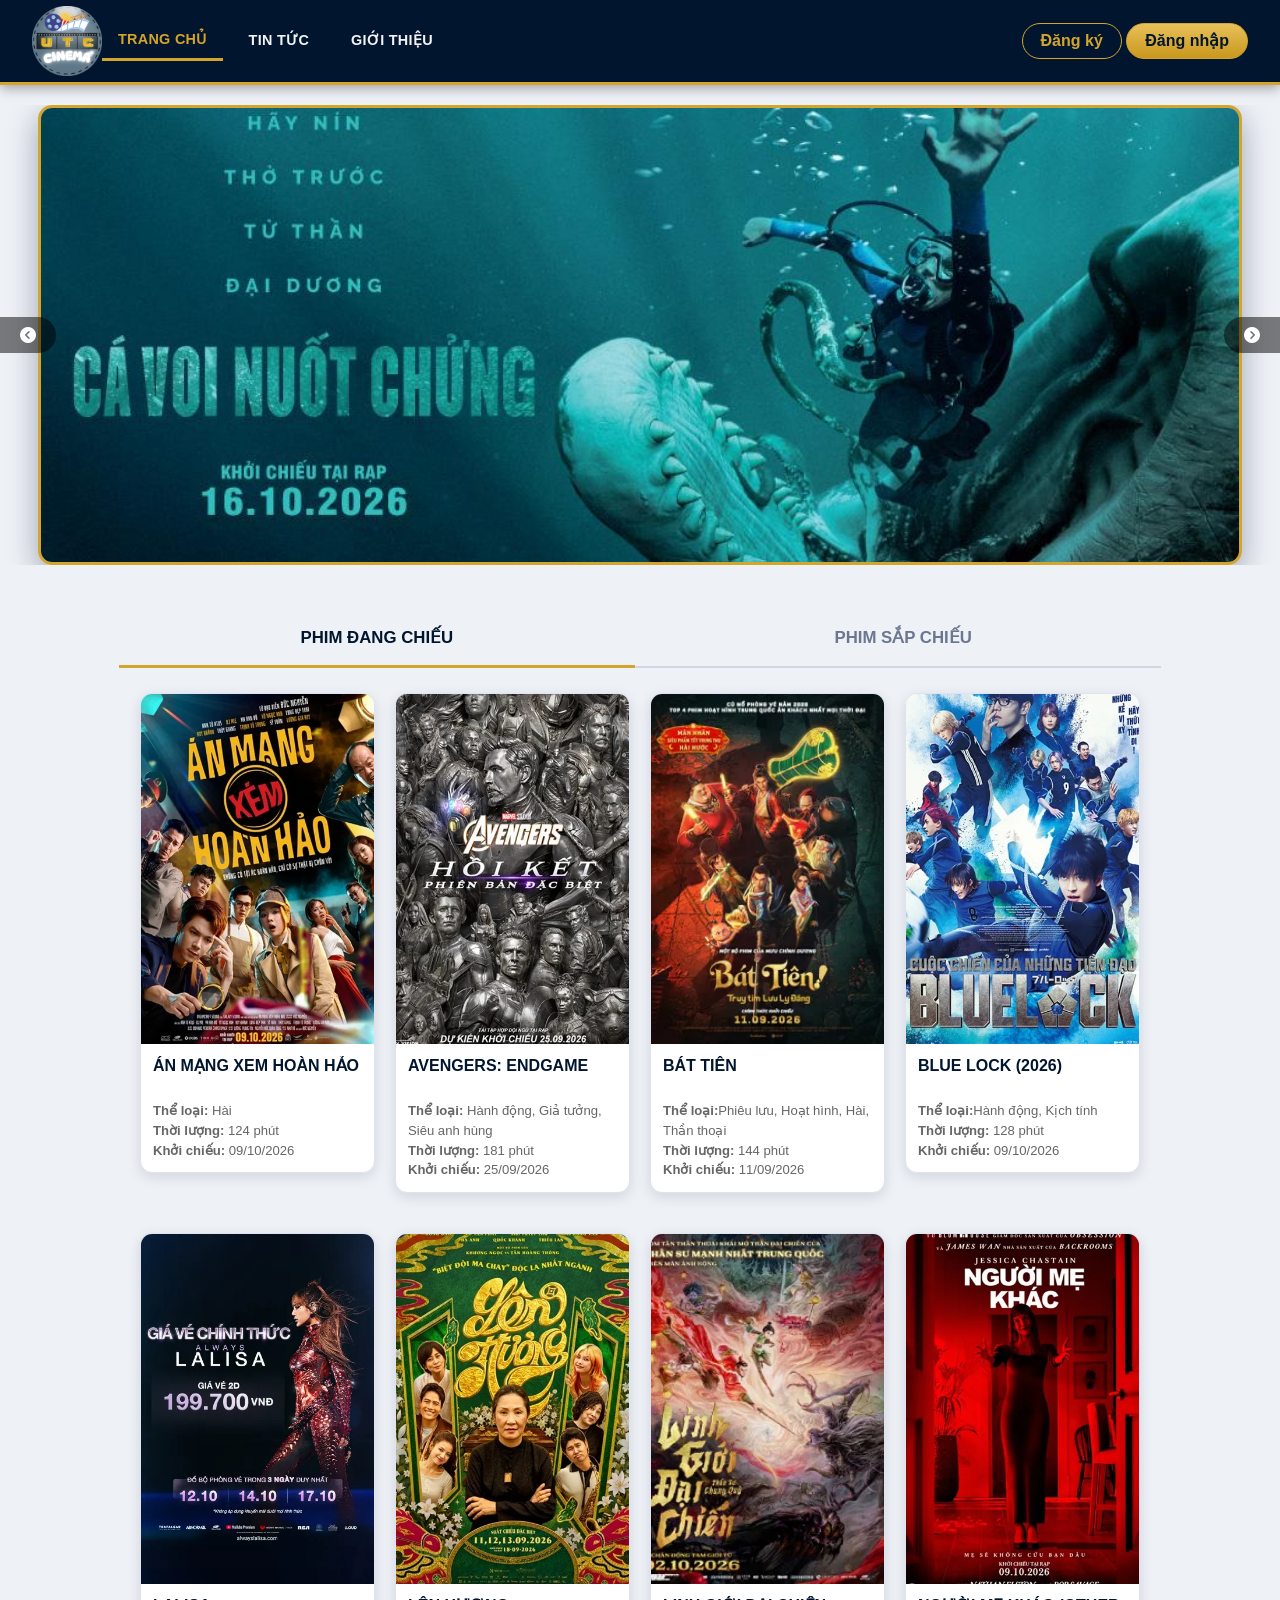
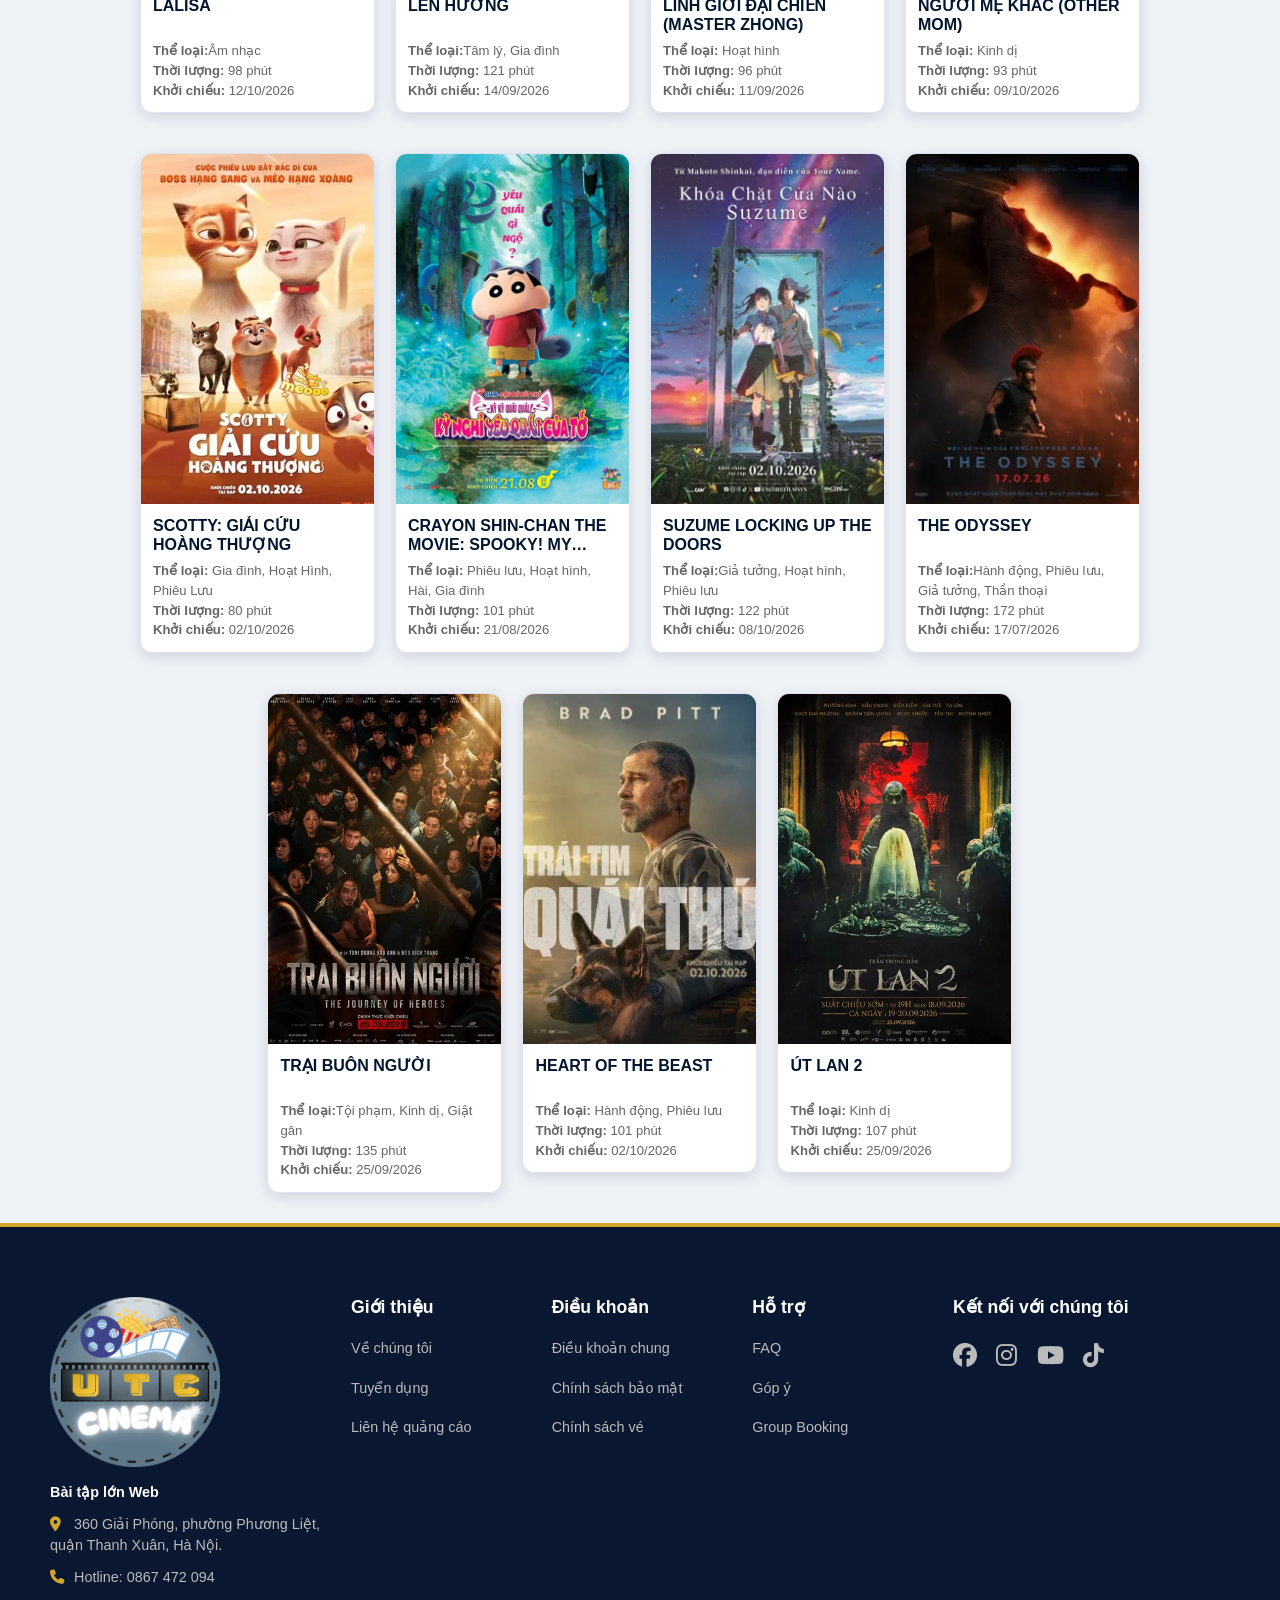
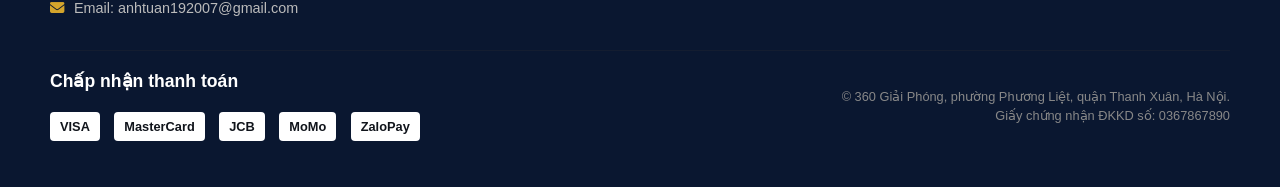
==== commit 5c0fecab: "Merge pull request #5 from Tuan2K7/review sửa giới thiệu và js" ====
--- a/index.html
+++ b/index.html
@@ -36,7 +36,7 @@
 
       <div class="nav-logo">
         <a href="./index.html">
-          <img src="./assets/img/logo.webp" alt="">
+          <img src="./assets/img/logocinemasuperultraprovipmaxplus.webp" alt="">
         </a>
         <div class="name">
           <p></p>
@@ -630,7 +630,7 @@
 
           <div class="col-lg-3 col-md-6 mb-4 mb-lg-0">
             <a href="./index.html"> 
-              <img src="./assets/img/logo.webp" alt="Logo" class="footer-logo-img">
+              <img src="./assets/img/logocinemasuperultraprovipmaxplus.webp" alt="Logo" class="footer-logo-img">
             </a>
             <p class="footer-company-name">Bài tập lớn Web </p>
             <p><i class="fa-solid fa-location-dot"></i> 360 Giải Phóng, phường Phương Liệt, quận Thanh Xuân, Hà Nội.</p>
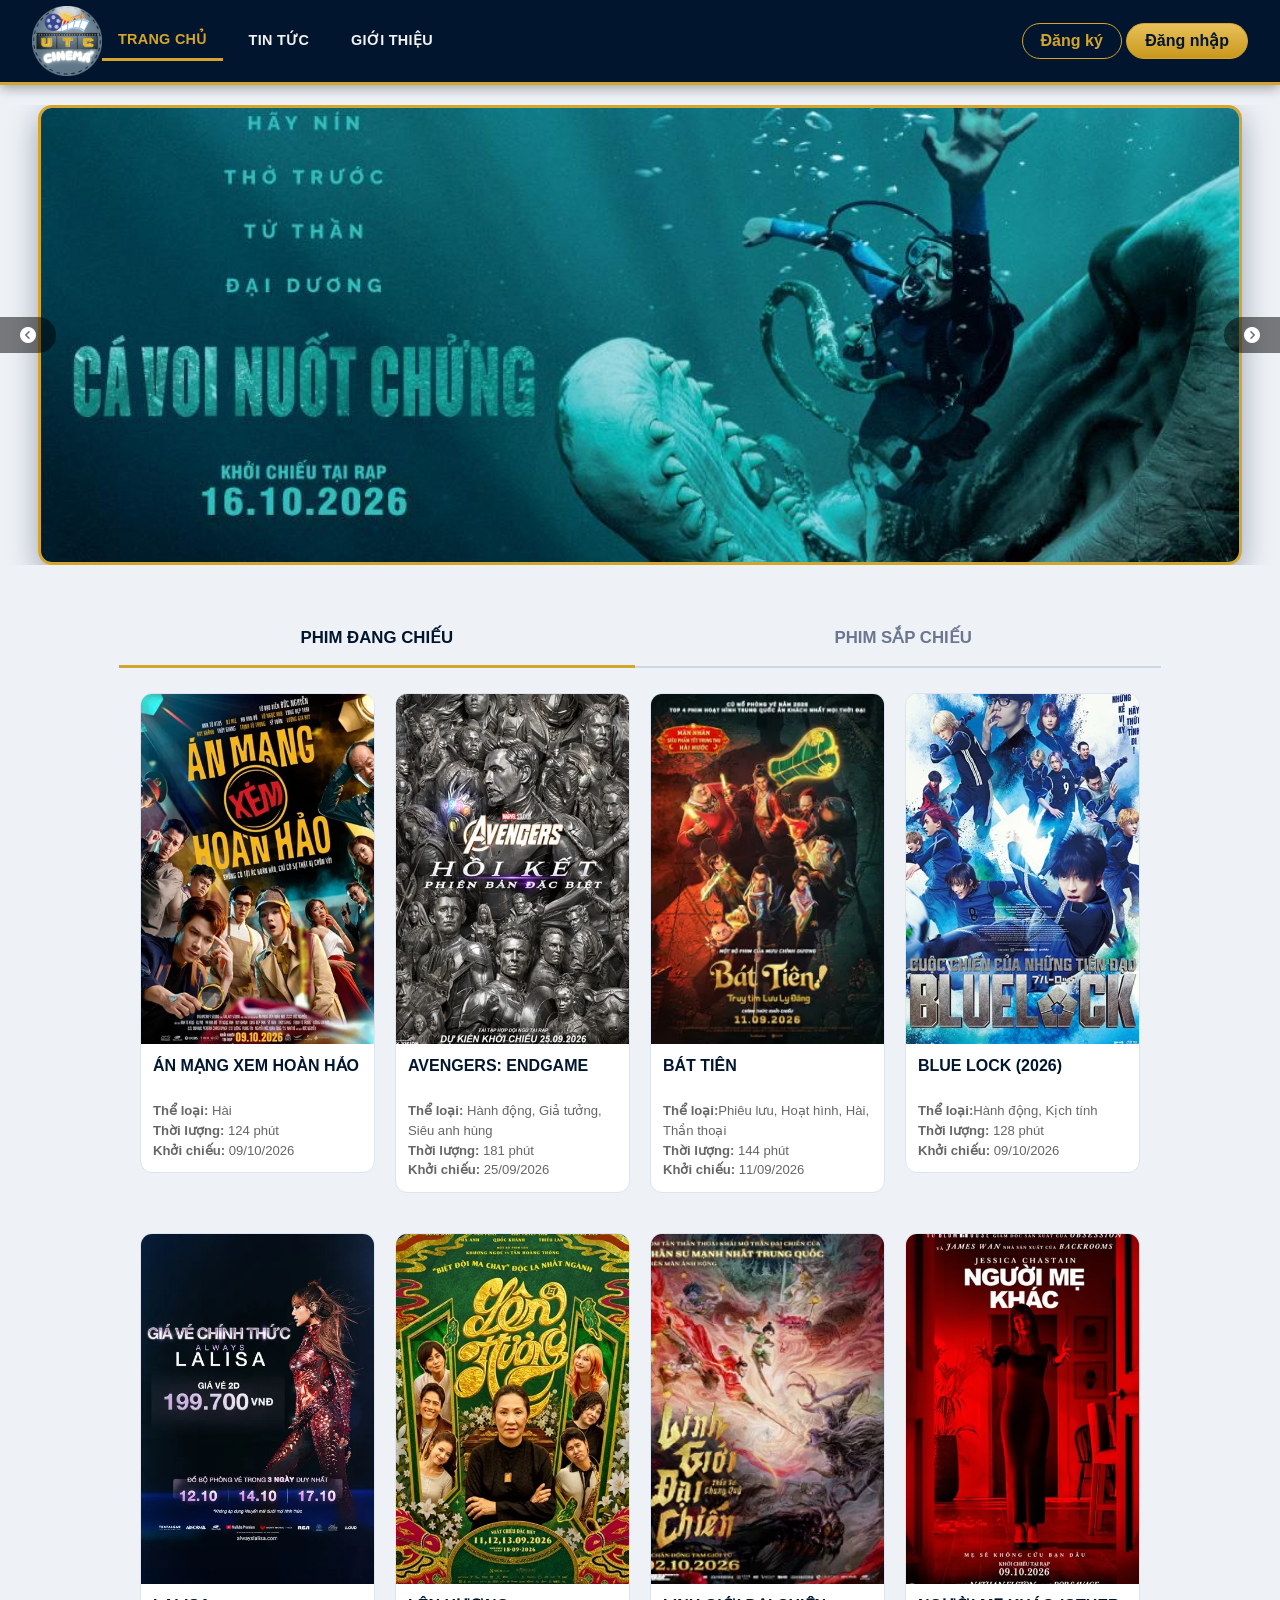
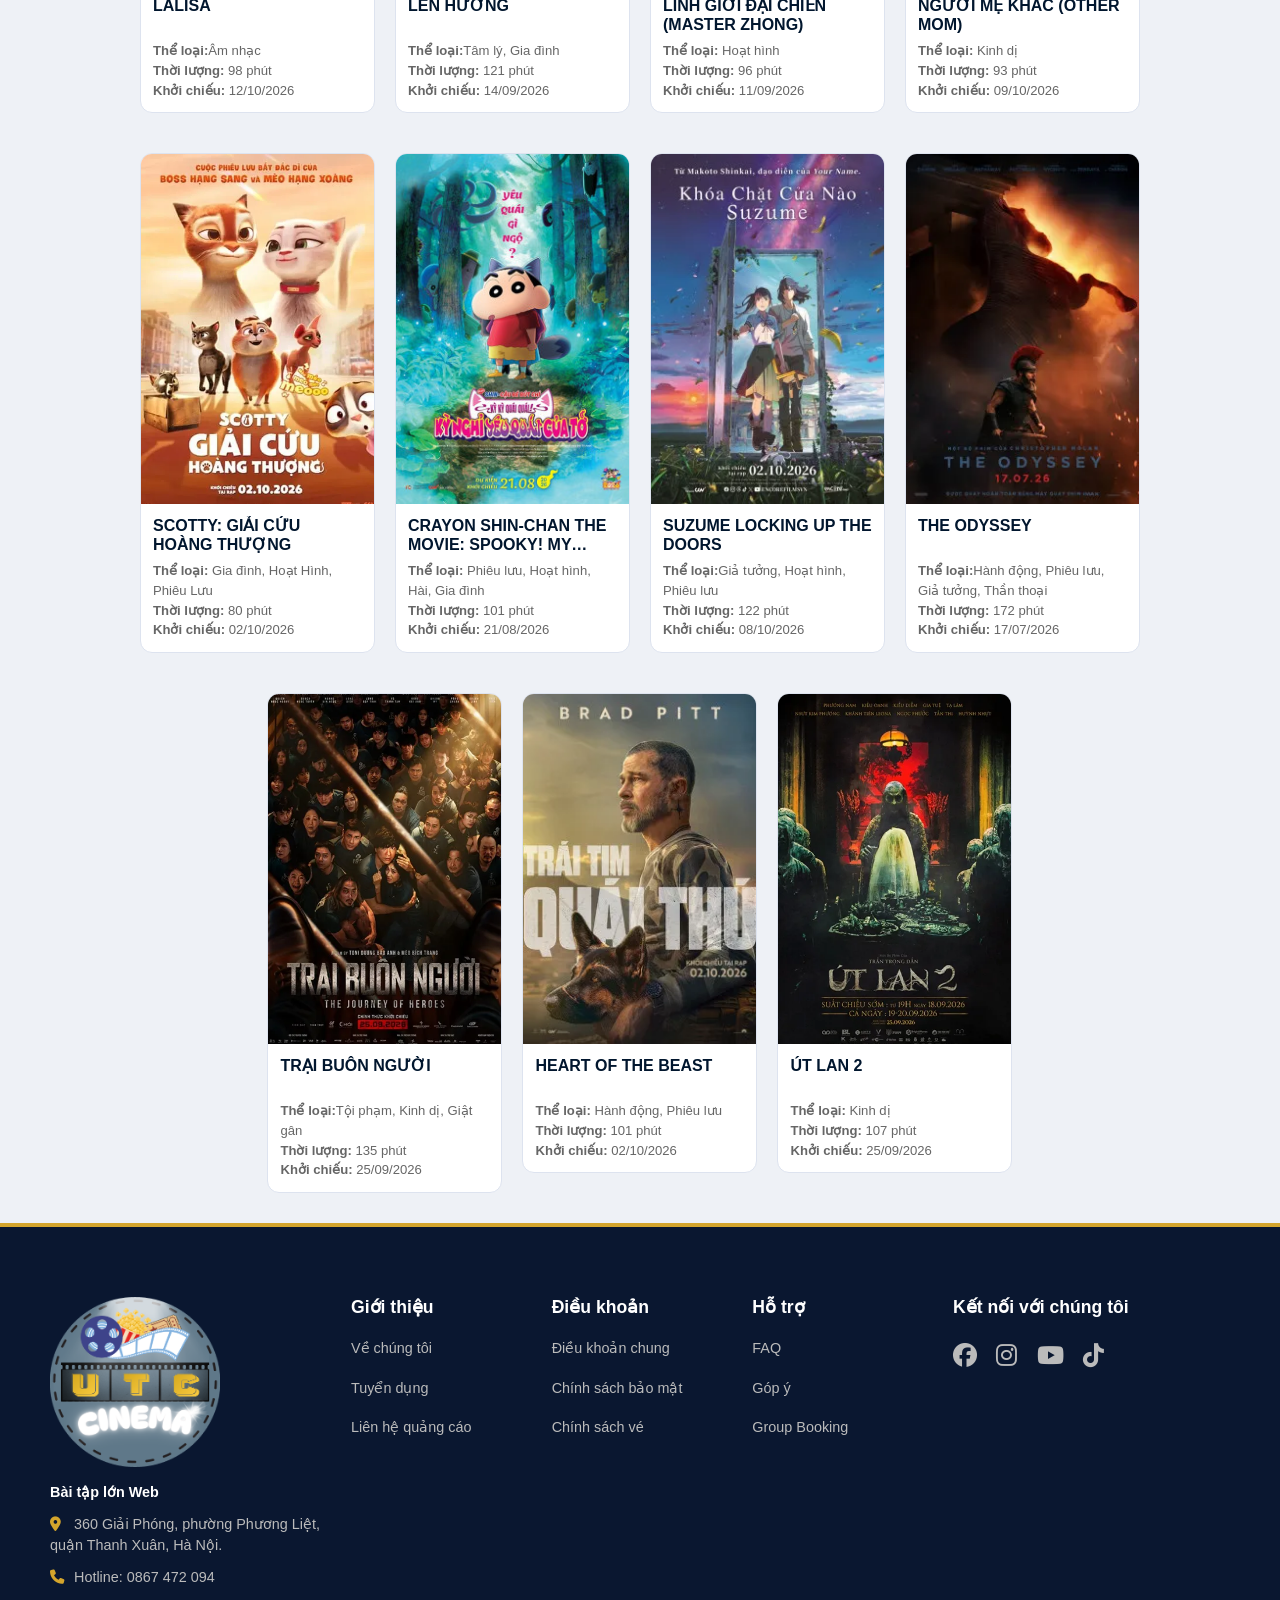
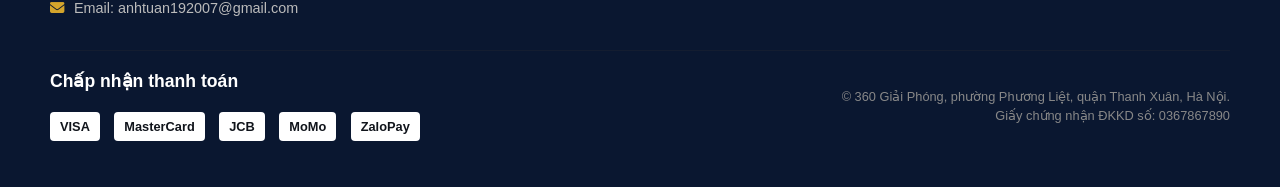
==== commit 876e7583: "not important" ====
--- a/index.html
+++ b/index.html
@@ -21,7 +21,7 @@
 
   <link rel="stylesheet" href="https://cdnjs.cloudflare.com/ajax/libs/font-awesome/6.6.0/css/all.min.css" integrity="sha512-Kc323vGBEqzTmouAECnVceyQqyqdsSiqLQISBL29aUW4U/M7pSPA/gEUZQqv1cwx4OnYxTxve5UMg5GT6L4JJg==" crossorigin="anonymous" referrerpolicy="no-referrer" />
   <title>Cinema website</title>
-  <link rel="shortcut icon" href="./assets/img/logo.webp" type="image/x-icon">
+  <link rel="shortcut icon" href="./assets/img/logocinemasuperultraprovipmaxplus.png" type="image/x-icon">
   <link href="https://cdn.jsdelivr.net/npm/bootstrap@5.3.3/dist/css/bootstrap.min.css" rel="stylesheet" integrity="sha384-QWTKZyjpPEjISv5WaRU9OFeRpok6YctnYmDr5pNlyT2bRjXh0JMhjY6hW+ALEwIH" crossorigin="anonymous" />
   
   <link rel="stylesheet" href="assets/css/style.css">
@@ -62,10 +62,9 @@
         </ul>
         <div>
           <button class="btn-register js-register-btn">Đăng ký</button>
-          <button class="btn-login js-login-btn" style="color: black;">Đăng nhập</button>
+          <button class="btn-login js-login-btn">Đăng nhập</button>
         </div>
         <div class="login-user">
-            <!-- <i class="fa-regular fa-circle-user login-avt" ></i> -->
             <p class="login-name"></p>
             <button class="login-out js-login-out">Đăng xuất</button>
         </div>
@@ -705,7 +704,6 @@
     <script src="assets/js/navbar.js"></script>
     <script src="assets/js/slide.js"></script>
     <script src="https://cdn.jsdelivr.net/npm/bootstrap@5.3.3/dist/js/bootstrap.bundle.min.js" integrity="sha384-YvpcrYf0tY3lHB60NNkmXc5s9fDVZLESaAA55NDzOxhy9GkcIdslK1eN7N6jIeHz" crossorigin="anonymous"></script>
-    <!-- <script src="https://cdn.jsdelivr.net/npm/bootstrap@5.3.3/dist/js/bootstrap.min.js" integrity="sha384-0pUGZvbkm6XF6gxjEnlmuGrJXVbNuzT9qBBavbLwCsOGabYfZo0T0to5eqruptLy" crossorigin="anonymous"></script> -->
      <script src="assets/js/admin.js"></script>
 </body>
 
--- a/assets/css/card.css
+++ b/assets/css/card.css
@@ -12,16 +12,9 @@
     background-color: #1e1e1e;
     border-radius: 8px; /* Bo tròn các góc của card */
     overflow: hidden; /* Quan trọng: Ẩn đi phần ảnh bị phóng to tràn ra ngoài */
-    box-shadow: 0 10px 20px rgba(0, 0, 0, 0.2);
     cursor: pointer;
     color: white;
-    transition: transform 0.3s ease; /* Hiệu ứng nảy lên nhẹ khi hover */
     margin-bottom: 20px; /* Thêm khoảng cách dưới cho mỗi card */
-}
-
-/* Hiệu ứng khi di chuột vào card */
-.custom-movie-card:hover {
-    transform: scale(1.03); /* Phóng to nhẹ toàn bộ card */
 }
 
 /* --- Container chứa ảnh và nút Đặt Vé --- */
@@ -37,12 +30,6 @@
     height: 100%; 
     object-fit: cover; 
     display: block; 
-    transition: transform 0.4s ease;
-}
-
-/* Khi hover vào card, ảnh bên trong sẽ phóng to lên */
-.custom-movie-card:hover .custom-card-image-container img {
-    transform: scale(1.15); /* Phóng to ảnh lên 115% */
 }
 
 /* --- Nút "Đặt vé" (Custom Play Button) --- */
--- a/assets/css/theme.css
+++ b/assets/css/theme.css
@@ -33,7 +33,7 @@
 .nav-layout button{ width:auto; padding:0 18px; height:36px; border-radius:4px;
   background:#fff; color:var(--brand); border:1px solid var(--brand); font-weight:700; }
 .nav-layout .btn-login{ background:var(--brand) !important; background-image:none !important;
-  color:#fff !important; border:1px solid var(--brand); }
+  color:#fff; border:1px solid var(--brand); }
 .nav-layout .btn-login:hover{ background:var(--brand-dark) !important; }
 .nav-layout .btn-register:hover{ background:var(--brand-soft); }
 .login-user .login-name{ color:var(--ink); }
@@ -55,8 +55,7 @@
 
 /* ---------- Thẻ phim ---------- */
 .custom-movie-card{ background:#fff; color:var(--ink); border-radius:4px; height:auto;
-  box-shadow:0 1px 6px rgba(0,0,0,.15); }
-.custom-movie-card:hover{ transform:translateY(-4px); box-shadow:0 8px 18px rgba(0,0,0,.25); }
+  box-shadow:none; }
 .custom-card-content{ text-align:left; padding:12px; }
 .custom-card-content h3{ font-size:1rem; font-weight:700; text-transform:uppercase; color:var(--ink);
   min-height:2.6em; display:-webkit-box; -webkit-line-clamp:2; -webkit-box-orient:vertical; overflow:hidden; }
@@ -119,7 +118,7 @@
 .nav-layout .active, .nav-layout .nav-link.active{ color:var(--gold) !important; border-bottom:3px solid var(--gold); }
 .nav-layout button{ background:transparent; color:var(--gold); border:1px solid var(--gold); border-radius:30px; }
 .nav-layout .btn-register:hover{ background:rgba(212,165,44,.15); }
-.nav-layout .btn-login{ background:linear-gradient(#e8c15a,#c9971c) !important; color:var(--navy) !important; border:1px solid var(--gold); }
+.nav-layout .btn-login{ background:linear-gradient(#e8c15a,#c9971c) !important; color:var(--navy); border:1px solid var(--gold); }
 .nav-layout .btn-login:hover{ background:var(--gold) !important; }
 .login-user .login-name{ color:#fff; }
 
@@ -135,7 +134,7 @@
 #movie-pills-nav .nav-link.active, #movie-pills-nav .nav-link:not(.active):hover{ color:var(--navy) !important; }
 
 /* Thẻ phim */
-.custom-movie-card{ border-radius:12px; border:1px solid #dde3ef; box-shadow:0 4px 14px rgba(10,23,48,.12); }
+.custom-movie-card{ border-radius:12px; border:1px solid #dde3ef; box-shadow:none; }
 .custom-card-content h3{ color:var(--navy); }
 .custom-play-button{ background:linear-gradient(#e8c15a,#c9971c) !important; color:var(--navy) !important; border-radius:30px; padding:9px 22px; }
 .custom-play-button:hover{ background:var(--gold) !important; }
@@ -191,4 +190,3 @@
   #cinemaAdminDialog h2 { font-size:21px; }
   #cinemaAdminTools { left:12px; right:12px; bottom:10px; justify-content:center; }
 }
-
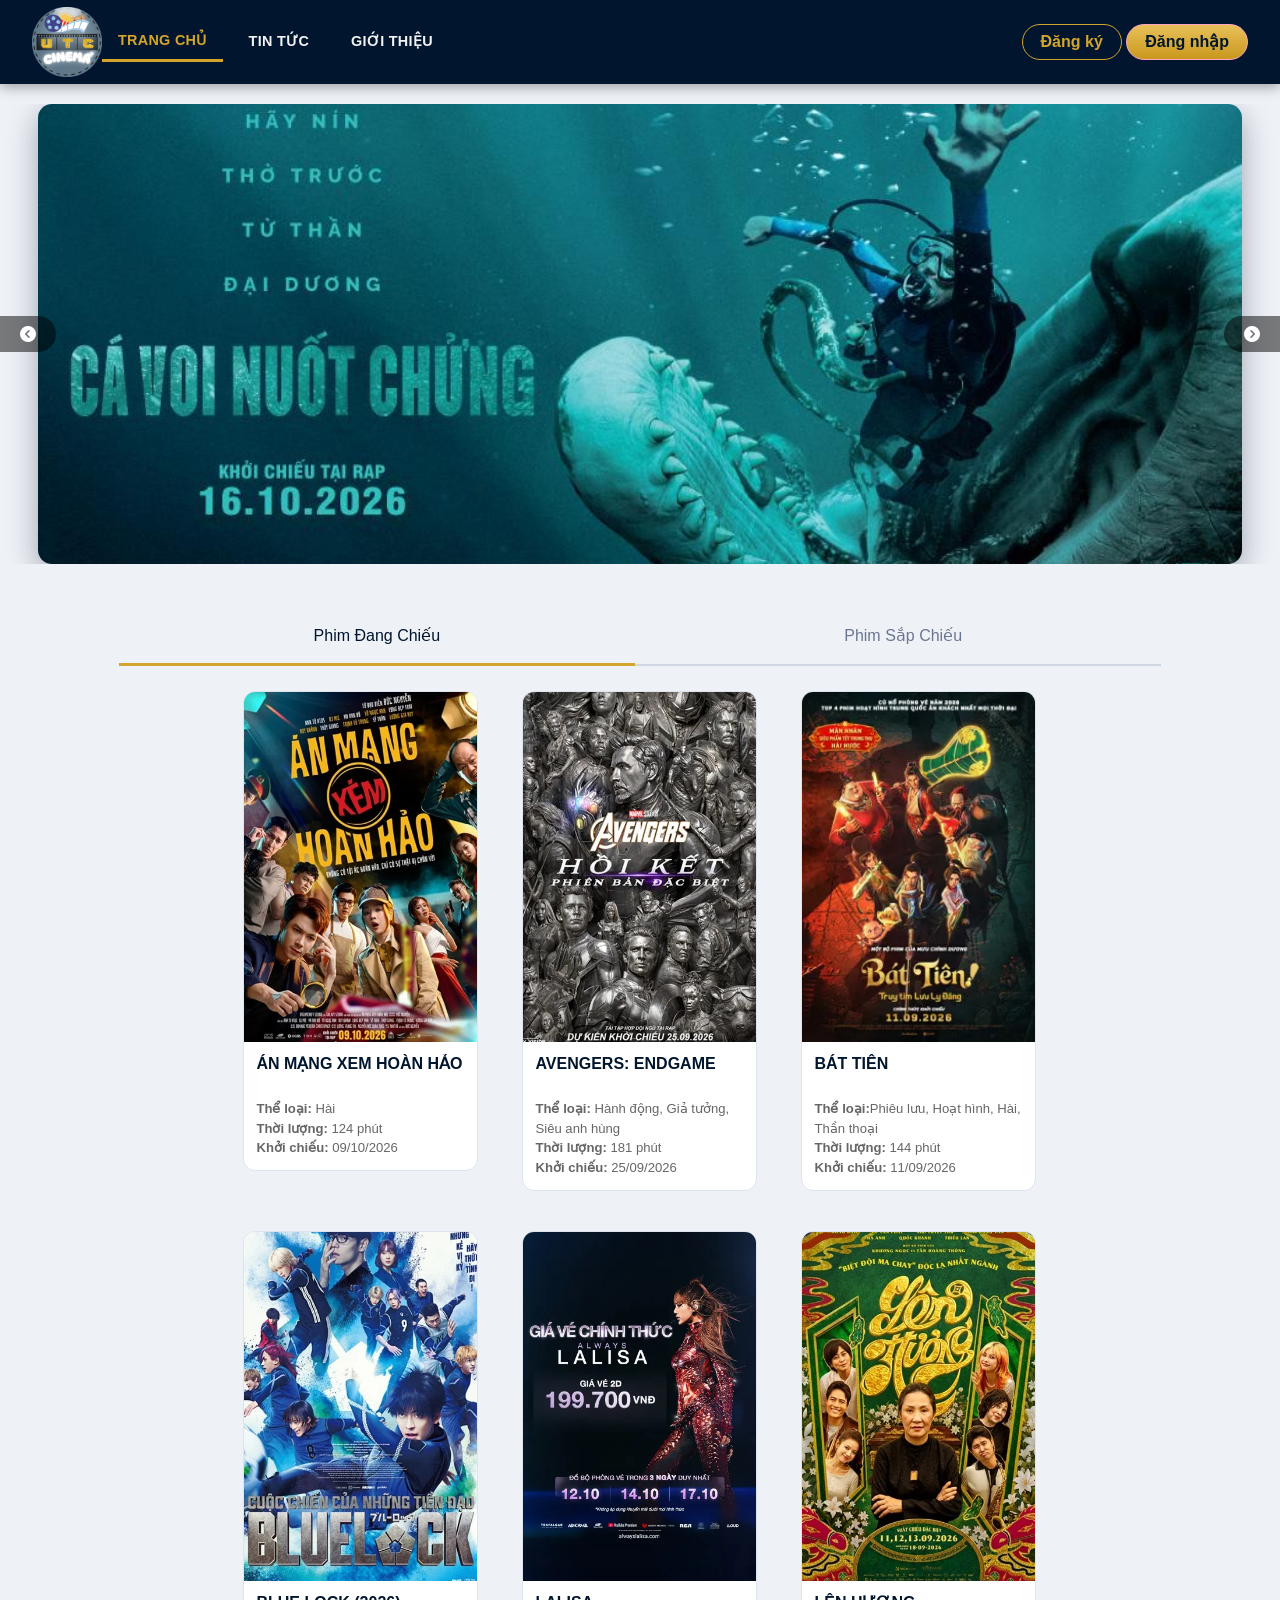
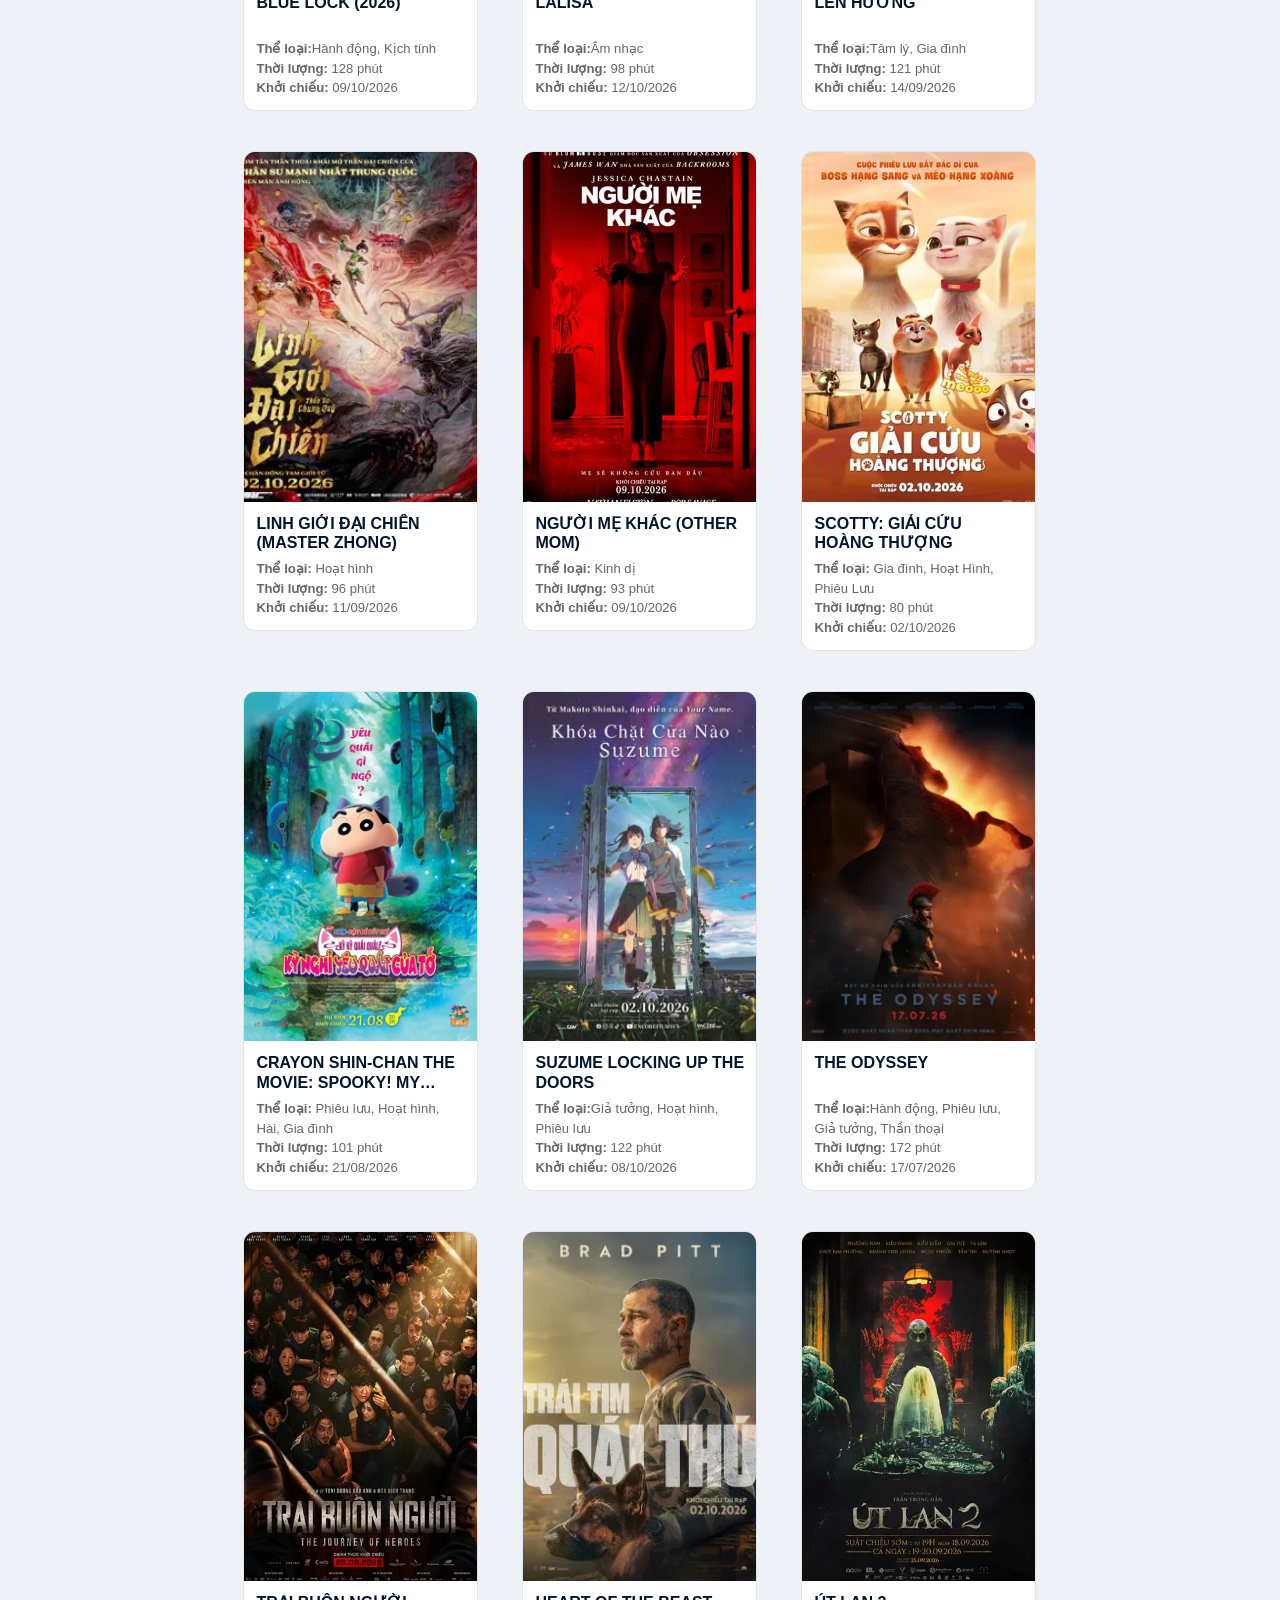
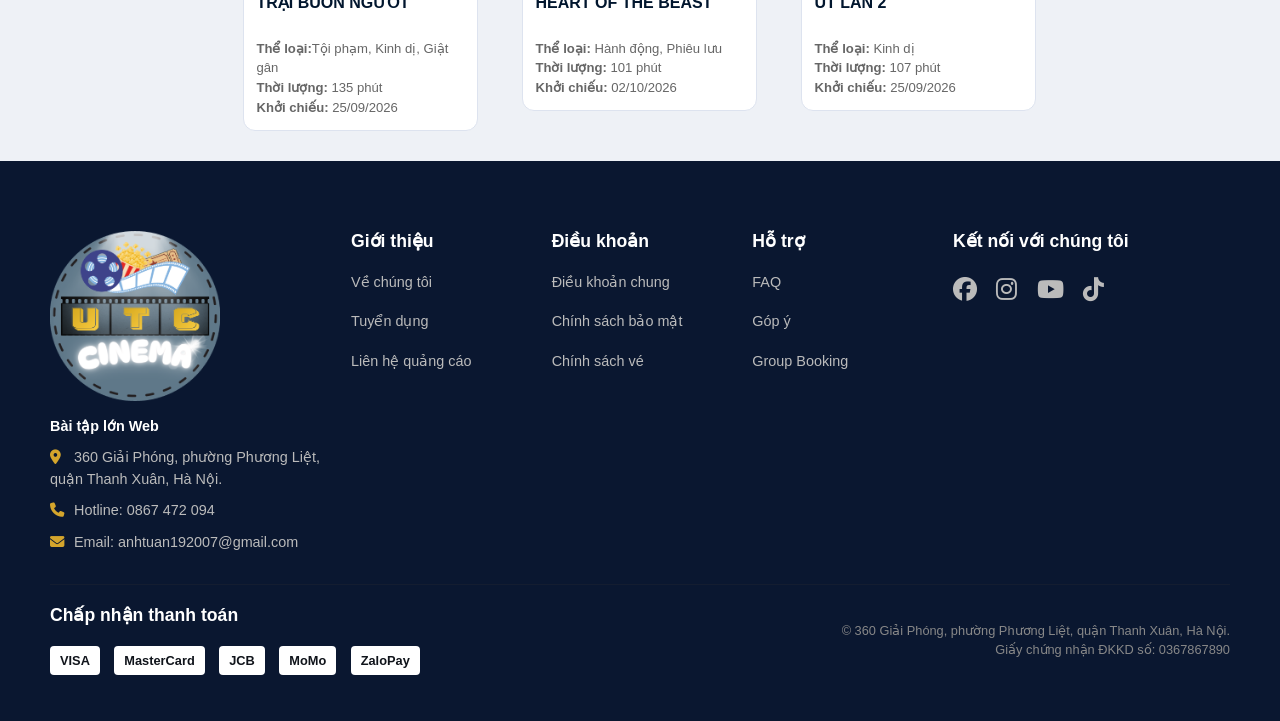
==== commit f812efa1: "fixed funtion" ====
--- a/index.html
+++ b/index.html
@@ -15,10 +15,6 @@
   <link rel="stylesheet" href="assets/css/nav.css">
   <link rel="stylesheet" href="assets/css/menu.css">
   <link rel="stylesheet" href="assets/css/slide.css">
-  <link rel="stylesheet" href="./assets/css/responsive.css"> 
-
-  <script src="https://cdn.jsdelivr.net/npm/bootstrap@5.3.3/dist/js/bootstrap.bundle.min.js" integrity="sha384-YvpcrYf0tY3lHB60NNkmXc5s9fDVZLESaAA55NDzOxhy9GkcIdslK1eN7N6jIeHz" crossorigin="anonymous"></script>
-
   <link rel="stylesheet" href="https://cdnjs.cloudflare.com/ajax/libs/font-awesome/6.6.0/css/all.min.css" integrity="sha512-Kc323vGBEqzTmouAECnVceyQqyqdsSiqLQISBL29aUW4U/M7pSPA/gEUZQqv1cwx4OnYxTxve5UMg5GT6L4JJg==" crossorigin="anonymous" referrerpolicy="no-referrer" />
   <title>Cinema website</title>
   <link rel="shortcut icon" href="./assets/img/logocinemasuperultraprovipmaxplus.png" type="image/x-icon">
@@ -38,20 +34,12 @@
         <a href="./index.html">
           <img src="./assets/img/logocinemasuperultraprovipmaxplus.webp" alt="">
         </a>
-        <div class="name">
-          <p></p>
-          <p></p>
-        </div>
       </div>
 
-      <div class="nav-menu">
-        <i class="fa-solid fa-bars" id="menu-icon"></i>
-      </div>
-      
       <div class="nav-layout">
         <ul class="nav nav-pills">
           <li class="nav-item">
-            <a class="nav-link active" aria-current="page" href="index.html" style="border-radius: 8px; color: black;">Trang chủ</a>
+            <a class="nav-link active" aria-current="page" href="index.html">Trang chủ</a>
           </li>
           <li class="nav-item">
             <a class="nav-link" href="new.html">Tin tức</a>
@@ -170,7 +158,7 @@
         <div class="col-sm-1 sidenav"></div>
         <div class="col-sm-10">
 
-          <ul class="nav nav-pills nav-justified" id="movie-pills-nav" role="tablist" style="padding: 0.5rem 0; margin-bottom: 15px;">
+          <ul class="nav nav-pills nav-justified" id="movie-pills-nav" role="tablist">
             <li class="nav-item" role="presentation">
               <button class="nav-link active" id="pills-nowshowing-tab" data-bs-toggle="pill" data-bs-target="#pills-nowshowing" type="button" role="tab" aria-controls="nowshowing" aria-selected="true">Phim Đang Chiếu</button>
             </li>
@@ -184,7 +172,7 @@
             <div class="tab-pane fade show active" id="pills-nowshowing" role="tabpanel" aria-labelledby="pills-nowshowing-tab">
               <div class="row row-cols-auto list-container justify-content-center">
 
-                <a href="movie-detail.html?id=an-mang-xem-hoan-hao" style="padding:0; text-decoration: none;">
+                <a href="movie-detail.html?id=an-mang-xem-hoan-hao">
                   <div class="col">
                     <div class="custom-movie-card">
                       <div class="custom-card-image-container">
@@ -199,7 +187,7 @@
                   </div>
                 </a>
 
-                <a href="movie-detail.html?id=avenger" style="padding:0; text-decoration: none;">
+                <a href="movie-detail.html?id=avenger">
                   <div class="col">
                     <div class="custom-movie-card">
                       <div class="custom-card-image-container">
@@ -214,7 +202,7 @@
                   </div>
                 </a>
 
-                <a href="movie-detail.html?id=bat-tien" style="padding:0; text-decoration: none;">
+                <a href="movie-detail.html?id=bat-tien">
                   <div class="col">
                     <div class="custom-movie-card">
                       <div class="custom-card-image-container">
@@ -229,7 +217,7 @@
                   </div>
                 </a>
 
-                <a href="movie-detail.html?id=blue-lock" style="padding:0; text-decoration: none;">
+                <a href="movie-detail.html?id=blue-lock">
                   <div class="col">
                     <div class="custom-movie-card">
                       <div class="custom-card-image-container">
@@ -244,7 +232,7 @@
                   </div>
                 </a>
 
-                <a href="movie-detail.html?id=lalisa" style="padding:0; text-decoration: none;">
+                <a href="movie-detail.html?id=lalisa">
                   <div class="col">
                     <div class="custom-movie-card">
                       <div class="custom-card-image-container">
@@ -259,7 +247,7 @@
                   </div>
                 </a>
 
-                <a href="movie-detail.html?id=len-huong" style="padding:0; text-decoration: none;">
+                <a href="movie-detail.html?id=len-huong">
                   <div class="col">
                     <div class="custom-movie-card">
                       <div class="custom-card-image-container">
@@ -274,7 +262,7 @@
                   </div>
                 </a>
 
-                <a href="movie-detail.html?id=linh-gioi-dai-chien" style="padding:0; text-decoration: none;">
+                <a href="movie-detail.html?id=linh-gioi-dai-chien">
                   <div class="col">
                     <div class="custom-movie-card">
                       <div class="custom-card-image-container">
@@ -289,7 +277,7 @@
                   </div>
                 </a>
 
-                <a href="movie-detail.html?id=other-mom" style="padding:0; text-decoration: none;">
+                <a href="movie-detail.html?id=other-mom">
                   <div class="col">
                     <div class="custom-movie-card">
                       <div class="custom-card-image-container">
@@ -304,7 +292,7 @@
                   </div>
                 </a>
 
-                <a href="movie-detail.html?id=scotty" style="padding:0; text-decoration: none;">
+                <a href="movie-detail.html?id=scotty">
                   <div class="col">
                     <div class="custom-movie-card">
                       <div class="custom-card-image-container">
@@ -319,7 +307,7 @@
                   </div>
                 </a>
 
-                <a href="movie-detail.html?id=shin" style="padding:0; text-decoration: none;">
+                <a href="movie-detail.html?id=shin">
                   <div class="col">
                     <div class="custom-movie-card">
                       <div class="custom-card-image-container">
@@ -334,7 +322,7 @@
                   </div>
                 </a>
 
-                <a href="movie-detail.html?id=suzume" style="padding:0; text-decoration: none;">
+                <a href="movie-detail.html?id=suzume">
                   <div class="col">
                     <div class="custom-movie-card">
                       <div class="custom-card-image-container">
@@ -349,7 +337,7 @@
                   </div>
                 </a>
 
-                <a href="movie-detail.html?id=the-odyssey" style="padding:0; text-decoration: none;">
+                <a href="movie-detail.html?id=the-odyssey">
                   <div class="col">
                     <div class="custom-movie-card">
                       <div class="custom-card-image-container">
@@ -364,7 +352,7 @@
                   </div>
                 </a>
 
-                <a href="movie-detail.html?id=trai-buon-nguoi" style="padding:0; text-decoration: none;">
+                <a href="movie-detail.html?id=trai-buon-nguoi">
                   <div class="col">
                     <div class="custom-movie-card">
                       <div class="custom-card-image-container">
@@ -379,7 +367,7 @@
                   </div>
                 </a>
 
-                <a href="movie-detail.html?id=trai-tim-quai-thu" style="padding:0; text-decoration: none;">
+                <a href="movie-detail.html?id=trai-tim-quai-thu">
                   <div class="col">
                     <div class="custom-movie-card movie-selection">
                       <div class="custom-card-image-container">
@@ -394,7 +382,7 @@
                   </div>
                 </a>
 
-                <a href="movie-detail.html?id=ut-lan" style="padding:0; text-decoration: none;">
+                <a href="movie-detail.html?id=ut-lan">
                   <div class="col">
                     <div class="custom-movie-card">
                       <div class="custom-card-image-container">
@@ -624,7 +612,7 @@
     </div>
 
     <div class="footer">
-      <div class="container-fluid" style="padding: 50px 50px 30px 50px;">
+      <div class="container-fluid footer-content">
         <div class="row">
 
           <div class="col-lg-3 col-md-6 mb-4 mb-lg-0">
@@ -701,7 +689,6 @@
 
     <script src="assets/js/nav.js"></script>
     <script src="assets/js/login.js"></script>
-    <script src="assets/js/navbar.js"></script>
     <script src="assets/js/slide.js"></script>
     <script src="https://cdn.jsdelivr.net/npm/bootstrap@5.3.3/dist/js/bootstrap.bundle.min.js" integrity="sha384-YvpcrYf0tY3lHB60NNkmXc5s9fDVZLESaAA55NDzOxhy9GkcIdslK1eN7N6jIeHz" crossorigin="anonymous"></script>
      <script src="assets/js/admin.js"></script>
--- a/assets/css/nav.css
+++ b/assets/css/nav.css
@@ -1,44 +1,23 @@
-/* --- Hiệu ứng trượt cho Nav Pills --- */
-
-/* 1. Chuẩn bị container cha */
 #movie-pills-nav {
-  position: relative; /* Rất quan trọng: làm gốc để định vị "lớp nền trượt" */
-  background-color: #2a2a2a; /* Thêm màu nền nhẹ cho thanh nav */
-  border-radius: 15px; /* Bo tròn toàn bộ thanh nav */
+  position: relative;
 }
 
-/* 2. Tạo "lớp nền trượt" bằng pseudo-element ::before */
 #movie-pills-nav::before {
   content: "";
   position: absolute;
   top: 0;
-  left: var(--pill-left, 0); /* Sử dụng biến CSS để JS điều khiển vị trí */
-  width: var(--pill-width, 0); /* Sử dụng biến CSS để JS điều khiển độ rộng */
+  left: var(--pill-left, 0);
+  width: var(--pill-width, 0);
   height: 100%;
-  /* background-color:#F9CADB;  */
-  background-image: linear-gradient(#F9cadb,#FDA6C4);
-  border-radius: 15px; /* Bo tròn để khớp với tab */
-  transition: all 1s cubic-bezier(0.23, 0.8, 0.32, 1); /* Hiệu ứng chuyển động mượt mà */
-  z-index: 1; /* Nằm dưới chữ nhưng trên nền của nav */
+  border-radius: 15px;
+  transition: all 1s cubic-bezier(0.23, 0.8, 0.32, 1);
+  z-index: 1;
 }
 
-/* 3. Tùy chỉnh các nút nav-link */
 #movie-pills-nav .nav-link {
-  color: #a0a0a0; /* Màu chữ của tab không active */
-  background: none !important; /* Xóa nền mặc định của Bootstrap */
+  background: none;
   border: none;
-  z-index: 2; /* Đảm bảo chữ luôn nằm trên "lớp nền trượt" */
   position: relative;
+  z-index: 2;
   transition: color 0.3s ease;
 }
-
-/* 4. Định nghĩa lại style cho tab đang active */
-#movie-pills-nav .nav-link.active {
-  color: rgb(0, 0, 0) !important; /* Chữ của tab active luôn là màu trắng */
-  background-color: transparent !important; /* Quan trọng: làm trong suốt nền mặc định */
-}
-
-/* 5. Hiệu ứng hover cho các tab chưa active */
-#movie-pills-nav .nav-link:not(.active):hover {
-    color: #ffffff; /* Đổi màu chữ khi hover */
-}
--- a/assets/css/menu.css
+++ b/assets/css/menu.css
@@ -1,45 +1,4 @@
-/* MENU */
-/* .nav-menu {
-    display: none;
-    color: #fff;
-    padding: 20px;
-    font-size: 20px;
-    cursor: pointer;
-}
-.nav-layout {
-    display: flex;
-    align-items: center;
-    justify-content: center;
-}
-
-.nav-layout {
-    column-gap: 5rem;
-}
-
-.nav-layout li {
-    list-style-type: none;
-    display: inline-block;
-    padding: 0 2rem;
-}
-
-.nav-layout li a {
-    text-decoration: none;
-    color: #fff;
-    font-size: 1rem;
-    font-weight: 500;
-}
-
-.nav-layout li a:hover {
-    color: #F75154;
-} */
-/* html nào có active thì đổi màu ở ô web đó */
-/* .nav-layout .active {
-    color: #F75154;
-} */
-
-
-/* =================== HEADER CSS =================== */
-/* LOGO */
+/* Header */
 .nav-logo .name {
     color: #fff;
     display: none;
@@ -62,15 +21,11 @@
 }
 /* --- Style chung --- */
 #header {
-    height: 50px;
-    background-color: #10141B;
     display: flex;
     justify-content: space-between;
     align-items: center;
-    background-color: #1a1a1a; /* Ví dụ màu nền */
     padding: 10px 20px;
     color: white;
-    justify-content: space-between;
 }
 
 .nav-layout li {
@@ -86,22 +41,6 @@
     display: block;
 }
 
-.nav-layout a:hover {
-    /* color: #F75154; */
-    color: #FDA6C4;
-}
-
-.nav-layout .active {
-    /* Màu active của Bootstrap */
-    /* background-color: #0d6efd;  */
-    background-image: linear-gradient(#F9cadb,#FDA6C4);
-    border-radius: 8px;
-}
-.nav-layout .active:hover {
-    color: #fff;
-}
-
-
 /* --- CSS cho màn hình lớn (Desktop) --- */
 .nav-layout {
     display: flex;
@@ -115,7 +54,6 @@
     display: flex;
     align-items: center;
     gap: 10px;
-        /* khoảng cách giữa các thành phần */
     margin: 0;
     padding: 0;
 }
@@ -123,25 +61,3 @@
 /* .nav-actions button {
     margin-left: 10px;
 } */
-
-/* Ẩn icon menu hamburger trên màn hình lớn */
-.nav-menu {
-    display: none;
-}
-
-
-/* --- CSS cho màn hình nhỏ (Tablet & Mobile) - Breakpoint tại 992px --- */
-@media (max-width: 992px) {
-    /* Ẩn menu đầy đủ đi */
-    .nav-layout {
-        display: none;
-    }
-
-    /* Hiện icon hamburger lên */
-    .nav-menu {
-        display: block;
-        font-size: 24px;
-        cursor: pointer;
-    }
-}
-
--- a/assets/css/style.css
+++ b/assets/css/style.css
@@ -328,6 +328,10 @@
     width: 100%;
 }
 
+.footer-content {
+    padding: 50px 50px 30px;
+}
+
 .footer h5 {
     color: #fff;
     font-weight: 600;
@@ -364,7 +368,7 @@
     padding: 0 0 10px 0; /* Chỉ cần đệm dưới */
     font-size: 0.9rem;
     color: #bbb; /* Màu link mặc định */
-    background: none !important; /* Ghi đè bootstrap */
+    background: none;
     transition: color 0.2s ease;
 }
 
--- a/assets/css/theme.css
+++ b/assets/css/theme.css
@@ -1,192 +1,474 @@
-/* ===== THEME kiểu CGV / Beta Cinemas =====
-   Đổi màu chủ đạo chỉ cần sửa 3 biến dưới đây */
-:root{
-  --brand:#e71a0f;        /* đỏ CGV */
-  --brand-dark:#b81208;
-  --brand-soft:#fff1f0;
-  --ink:#222;
-  --bg:#f4f4f4;
-}
-
-/* ---------- Nền & font ---------- */
-body{ background:var(--bg) !important; color:var(--ink); font-family:"Roboto","Segoe UI",Arial,sans-serif; }
-.section{ background:var(--bg) !important; background-image:none !important; }
-
-/* ---------- Header trắng, viền đỏ ---------- */
-#header{
-  height:auto; min-height:64px; background:#fff !important; color:var(--ink);
-  border-bottom:3px solid var(--brand); box-shadow:0 2px 8px rgba(0,0,0,.08);
-  position:sticky; top:0; z-index:900; padding:6px 32px;
-}
-.nav-logo{ width:150px; margin:0; }
-.nav-logo img{ height:auto; max-height:52px; object-fit:contain; }
-.nav-menu{ color:var(--ink); }
-.nav-layout{ justify-content:flex-start; gap:12px; }
-.nav-layout a{ color:var(--ink); font-weight:700; font-size:.9rem; text-transform:uppercase; letter-spacing:.3px; }
-.nav-layout a:hover{ color:var(--brand); }
-.nav-layout .active,
-.nav-layout .nav-link.active{
-  background:none !important; color:var(--brand) !important;
-  border-radius:0 !important; border-bottom:3px solid var(--brand);
-}
-.nav-pills{ flex:1; }
-.nav-layout button{ width:auto; padding:0 18px; height:36px; border-radius:4px;
-  background:#fff; color:var(--brand); border:1px solid var(--brand); font-weight:700; }
-.nav-layout .btn-login{ background:var(--brand) !important; background-image:none !important;
-  color:#fff; border:1px solid var(--brand); }
-.nav-layout .btn-login:hover{ background:var(--brand-dark) !important; }
-.nav-layout .btn-register:hover{ background:var(--brand-soft); }
-.login-user .login-name{ color:var(--ink); }
-
-/* ---------- Banner ---------- */
-#slide{ margin:0 0 24px; background:#000; }
-#slide img{ width:100%; height:480px; border-radius:0; border:none; }
-#slide .slide-btn:hover{ background:var(--brand) !important; background-image:none !important; }
-
-/* ---------- Tab Phim đang chiếu / sắp chiếu ---------- */
-#movie-pills-nav{ background:transparent !important; border-radius:0; border-bottom:2px solid #ddd; }
-#movie-pills-nav::before{
-  background:none !important; border-bottom:3px solid var(--brand); border-radius:0;
-  height:calc(100% + 2px); top:0;
-}
-#movie-pills-nav .nav-link{ color:#777; font-weight:700; text-transform:uppercase; font-size:1.05rem; }
-#movie-pills-nav .nav-link.active{ color:var(--brand) !important; }
-#movie-pills-nav .nav-link:not(.active):hover{ color:var(--brand); }
-
-/* ---------- Thẻ phim ---------- */
-.custom-movie-card{ background:#fff; color:var(--ink); border-radius:4px; height:auto;
-  box-shadow:none; }
-.custom-card-content{ text-align:left; padding:12px; }
-.custom-card-content h3{ font-size:1rem; font-weight:700; text-transform:uppercase; color:var(--ink);
-  min-height:2.6em; display:-webkit-box; -webkit-line-clamp:2; -webkit-box-orient:vertical; overflow:hidden; }
-.custom-card-content p{ color:#666; font-size:.82rem; }
-.custom-play-button{
-  top:auto; bottom:12px; transform:translateX(-50%); background:var(--brand) !important;
-  background-image:none !important; border-radius:4px; color:#fff; font-size:.85rem;
-}
-.custom-play-button:hover{ background:var(--brand-dark) !important; }
-a{ text-decoration:none; }
-
-/* ---------- Footer ---------- */
-.footer{ background:#231f20 !important; border-top:4px solid var(--brand); }
-.footer p i, .footer-social-icons a:hover{ color:var(--brand) !important; }
-
-/* ---------- Popup đăng nhập / đăng ký ---------- */
-.login-container, .register-container{ background:#fff; color:var(--ink); border-radius:6px; }
-.login-header, .register-header, .login-body, .register-body,
-.login-footer, .register-footer{ color:var(--ink); }
-.login-body input, .register-body input{ background:#fff; color:var(--ink); border:1px solid #ccc; border-radius:4px; }
-.login-body button, .register-body button{ background:var(--brand) !important; background-image:none !important;
-  color:#fff !important; border:none; border-radius:4px; font-weight:700; }
-.login-body p, .login-footer a, .register-footer a{ color:var(--brand) !important; }
-
-/* ---------- Trang Tin tức (new.html) ---------- */
-.pagination a, .page-link{ border-color:var(--brand); }
-
-/* ---------- Trang Giới thiệu (about.html) ---------- */
-:root{ --primary-color:var(--brand); }
-.about-container, [class*="about"]{ color:var(--ink); }
-
-/* ---------- Trang chi tiết phim & chọn ghế: giữ nền tối kiểu rạp,
-   chỉ đổi màu nhấn hồng -> đỏ ---------- */
-.movie-details-page .btn, .movie-details-page button,
-.seat-page button, .btn-continue, .btn-confirm, #confirm-btn{
-  background-image:none !important; background:var(--brand) !important; color:#fff !important;
-}
-
-/* ===== PHIÊN BẢN UTC CINEMA: navy + vàng gold (khớp logo) ===== */
-:root{
-  --navy:#01162e;
-  --navy-2:#0a1730;
-  --gold:#d4a52c;
-  --gold-dark:#b88a1a;
-  --brand:#d4a52c;
-  --brand-dark:#b88a1a;
-  --brand-soft:#fff8e1;
-  --bg:#eef1f6;
-}
-body{ background:var(--bg) !important; }
-.section{ background:var(--bg) !important; }
-
-/* Header navy */
-#header{ background:var(--navy) !important; border-bottom:3px solid var(--gold); min-height:84px; box-shadow:0 3px 12px rgba(0,0,0,.35); }
-.nav-logo{ width:auto; }
-.nav-logo img{ width:auto; height:70px; max-height:none; }
-.nav-menu{ color:#fff; }
-.nav-layout a{ color:#f3f3f3; }
-.nav-layout a:hover{ color:var(--gold); }
-.nav-layout .active, .nav-layout .nav-link.active{ color:var(--gold) !important; border-bottom:3px solid var(--gold); }
-.nav-layout button{ background:transparent; color:var(--gold); border:1px solid var(--gold); border-radius:30px; }
-.nav-layout .btn-register:hover{ background:rgba(212,165,44,.15); }
-.nav-layout .btn-login{ background:linear-gradient(#e8c15a,#c9971c) !important; color:var(--navy); border:1px solid var(--gold); }
-.nav-layout .btn-login:hover{ background:var(--gold) !important; }
-.login-user .login-name{ color:#fff; }
-
-/* Banner bo góc nhẹ + viền vàng */
-#slide{ background:transparent; margin:20px 0 24px; }
-#slide img{ width:94%; height:460px; border-radius:14px; border:3px solid var(--gold); box-shadow:0 10px 30px rgba(10,23,48,.35); }
-#slide .slide-btn:hover{ background:var(--gold) !important; color:var(--navy); }
-
-/* Tab */
-#movie-pills-nav{ border-bottom:2px solid #cfd6e4; }
-#movie-pills-nav::before{ border-bottom:3px solid var(--gold); }
-#movie-pills-nav .nav-link{ color:#6b7690; }
-#movie-pills-nav .nav-link.active, #movie-pills-nav .nav-link:not(.active):hover{ color:var(--navy) !important; }
-
-/* Thẻ phim */
-.custom-movie-card{ border-radius:12px; border:1px solid #dde3ef; box-shadow:none; }
-.custom-card-content h3{ color:var(--navy); }
-.custom-play-button{ background:linear-gradient(#e8c15a,#c9971c) !important; color:var(--navy) !important; border-radius:30px; padding:9px 22px; }
-.custom-play-button:hover{ background:var(--gold) !important; }
-
-/* Footer */
-.footer{ background:var(--navy-2) !important; border-top:4px solid var(--gold); }
-.footer p i, .footer-social-icons a:hover{ color:var(--gold) !important; }
-.footer-logo-img{ width:170px; }
-
-/* Popup: navy + vàng */
-.login-container, .register-container{ background:var(--navy); color:#fff; border:1px solid var(--gold); border-radius:16px; }
-.login-header, .register-header, .login-body, .register-body, .login-footer, .register-footer{ color:#fff; }
-.login-body input, .register-body input{ background:var(--navy-2); color:#fff; border:1px solid #2c3b63; border-radius:10px; }
-.login-body button, .register-body button{ background:linear-gradient(#e8c15a,#c9971c) !important; color:var(--navy) !important; border-radius:30px; }
-.login-body p, .login-footer a, .register-footer a{ color:var(--gold) !important; }
-
-/* Nút ở trang chi tiết / chọn ghế */
-.movie-details-page .btn, .movie-details-page button, .seat-page button, .btn-continue, .btn-confirm, #confirm-btn{
-  background:linear-gradient(#e8c15a,#c9971c) !important; color:var(--navy) !important;
-}
-/* NOTE ADMIN 04: Chỉ định dạng hộp quản lý. Tái sử dụng màu --brand của giao diện cũ. */
-#cinemaAdminTools[hidden], #cinemaAdminDialog [hidden] { display:none !important; }
-#cinemaAdminTools { position:fixed; right:16px; bottom:16px; z-index:1000; display:flex; flex-wrap:wrap; align-items:center; gap:8px; padding:12px; max-width:calc(100vw - 32px); background:#fff; border:1px solid #ddd; border-top:3px solid var(--brand); border-radius:8px; box-shadow:0 3px 20px #0002; }
-#cinemaAdminTools span { color:var(--brand); font-size:12px; font-weight:700; }
-#cinemaAdminTools button, #cinemaAdminDialog button { cursor:pointer; border:1px solid var(--brand); background:white; color:var(--brand); border-radius:5px; padding:9px 12px; font:inherit; font-size:14px; line-height:1.4; width:auto; height:auto; }
-#cinemaAdminTools button:hover, #cinemaAdminDialog button:hover { background:var(--brand-soft); }
-#cinemaAdminDialog { margin:auto; width:min(1080px,calc(100vw - 32px)); max-width:none; max-height:90vh; padding:26px; border:0; border-radius:12px; color:#222; background:#fff; overflow:auto; box-sizing:border-box; }
-#cinemaAdminDialog::backdrop { background:#0009; }
-#cinemaAdminDialog .ca-heading { display:flex; justify-content:space-between; gap:16px; align-items:flex-start; }
-#cinemaAdminDialog h2 { margin:8px 0; font-size:25px; color:#222; }
-#cinemaAdminDialog h3 { margin:20px 0 12px; font-size:19px; }
-#cinemaAdminDialog small { color:var(--brand); font-weight:700; }
-#cinemaAdminDialog .ca-note { font-size:13px; line-height:1.6; color:#666; margin:12px 0; }
-#cinemaAdminDialog .ca-tabs { display:flex; flex-wrap:wrap; gap:10px; margin:20px 0; }
-#cinemaAdminDialog button.ca-active, #cinemaAdminDialog button[type=submit] { background:var(--brand); color:white; }
-#caFilters { display:grid; grid-template-columns:180px 1fr 1fr auto; gap:12px; align-items:end; }
-#caFilters label { display:flex; flex-direction:column; gap:6px; font-size:14px; min-width:0; color:#222; }
-#caFilters input, #caFilters select { width:100%; min-width:0; height:42px; border:1px solid #bbb; border-radius:5px; padding:7px; color:#222; background:white; font-size:14px; box-sizing:border-box; }
-#cinemaAdminDialog .ca-totals { display:grid; grid-template-columns:repeat(3,1fr); gap:12px; margin:20px 0; }
-#cinemaAdminDialog .ca-totals div { padding:18px; border-radius:6px; background:var(--brand-soft); }
-#cinemaAdminDialog .ca-totals span { display:block; font-size:14px; }
-#cinemaAdminDialog .ca-totals strong { display:block; font-size:25px; margin-top:8px; color:var(--brand); }
-#cinemaAdminDialog .ca-table-wrap { overflow:auto; }
-#cinemaAdminDialog table { border-collapse:collapse; width:100%; min-width:600px; font-size:14px; }
-#cinemaAdminDialog th, #cinemaAdminDialog td { padding:12px; border-bottom:1px solid #ddd; text-align:left; }
-#cinemaAdminDialog th { background:#f5f5f5; }
-#caError { background:#fff1f0; color:#a00; padding:12px; }
-#caEmpty { color:#666; padding:18px 0; }
-@media(max-width:700px) {
-  #cinemaAdminDialog { padding:16px; }
-  #caFilters { grid-template-columns:1fr; }
-  #cinemaAdminDialog .ca-totals { grid-template-columns:1fr; }
-  #cinemaAdminDialog h2 { font-size:21px; }
-  #cinemaAdminTools { left:12px; right:12px; bottom:10px; justify-content:center; }
-}
+:root {
+  --navy: #01162e;
+  --navy-2: #0a1730;
+  --gold: #d4a52c;
+  --brand: var(--gold);
+  --brand-soft: #fff8e1;
+  --bg: #eef1f6;
+  --text: #222;
+}
+
+body {
+  background: var(--bg);
+  color: var(--text);
+  font-family: "Roboto", "Segoe UI", Arial, sans-serif;
+}
+
+.section {
+  background: var(--bg);
+}
+
+#header {
+  min-height: 84px;
+  height: auto;
+  padding: 6px 32px;
+  position: sticky;
+  top: 0;
+  z-index: 900;
+  color: var(--text);
+  background: var(--navy);
+  box-shadow: 0 3px 12px rgba(0, 0, 0, 0.35);
+}
+
+.nav-logo {
+  width: auto;
+  margin: 0;
+}
+
+.nav-logo img {
+  width: auto;
+  height: 70px;
+  max-height: none;
+}
+
+.nav-layout {
+  justify-content: flex-start;
+  gap: 12px;
+}
+
+.nav-layout a {
+  color: #f3f3f3;
+  font-weight: 700;
+  font-size: 0.9rem;
+  text-transform: uppercase;
+  letter-spacing: 0.3px;
+}
+
+.nav-layout a:hover {
+  color: var(--gold);
+}
+
+.nav-layout .nav-link.active {
+  color: var(--gold);
+  background: transparent;
+  border-radius: 0;
+  border-bottom: 3px solid var(--gold);
+}
+
+.nav-pills {
+  flex: 1;
+}
+
+.nav-layout button {
+  width: auto;
+  height: 36px;
+  padding: 0 18px;
+  color: var(--gold);
+  background: transparent;
+  border: 1px solid var(--gold);
+  border-radius: 30px;
+  font-weight: 700;
+}
+
+.nav-layout .btn-login {
+  color: var(--navy);
+  background: linear-gradient(#e8c15a, #c9971c);
+}
+
+.nav-layout .btn-login:hover {
+  background: var(--gold);
+}
+
+.nav-layout .btn-register:hover {
+  background: rgba(212, 165, 44, 0.15);
+}
+
+.login-user .login-name {
+  color: #fff;
+}
+
+#slide {
+  margin: 20px 0 24px;
+  background: transparent;
+}
+
+#slide img {
+  width: 94%;
+  height: 460px;
+  border: none;
+  border-radius: 14px;
+  box-shadow: 0 10px 30px rgba(10, 23, 48, 0.35);
+}
+
+#slide .slide-btn:hover {
+  color: var(--navy);
+  background: var(--gold);
+}
+
+#movie-pills-nav {
+  padding: 0.5rem 0;
+  margin-bottom: 15px;
+  background: transparent;
+  border-bottom: 2px solid #cfd6e4;
+}
+
+#movie-pills-nav::before {
+  background: transparent;
+  border-bottom: 3px solid var(--gold);
+  border-radius: 0;
+  height: calc(100% + 2px);
+  top: 0;
+}
+
+#movie-pills-nav .nav-link {
+  color: #6b7690;
+}
+
+#movie-pills-nav .nav-link.active,
+#movie-pills-nav .nav-link:not(.active):hover {
+  color: var(--navy);
+}
+
+.custom-movie-card {
+  height: auto;
+  color: var(--text);
+  background: #fff;
+  border: 1px solid #dde3ef;
+  border-radius: 12px;
+  box-shadow: none;
+}
+
+.custom-card-content {
+  padding: 12px;
+  text-align: left;
+}
+
+.custom-card-content h3 {
+  min-height: 2.6em;
+  overflow: hidden;
+  color: var(--navy);
+  font-size: 1rem;
+  font-weight: 700;
+  text-transform: uppercase;
+  display: -webkit-box;
+  -webkit-line-clamp: 2;
+  -webkit-box-orient: vertical;
+}
+
+.custom-card-content p {
+  color: #666;
+  font-size: 0.82rem;
+}
+
+.custom-play-button {
+  top: auto;
+  bottom: 12px;
+  transform: translateX(-50%);
+  padding: 9px 22px;
+  color: var(--navy);
+  background: linear-gradient(#e8c15a, #c9971c);
+  border-radius: 30px;
+  font-size: 0.85rem;
+}
+
+.custom-play-button:hover {
+  background: var(--gold);
+}
+
+a {
+  text-decoration: none;
+}
+
+.footer {
+  background: var(--navy-2);
+}
+
+.footer p i,
+.footer-social-icons a:hover {
+  color: var(--gold);
+}
+
+.footer-logo-img {
+  width: 170px;
+}
+
+.login-container,
+.register-container {
+  color: #fff;
+  background: var(--navy);
+  border: 1px solid var(--gold);
+  border-radius: 16px;
+}
+
+.login-header,
+.register-header,
+.login-body,
+.register-body,
+.login-footer,
+.register-footer {
+  color: #fff;
+}
+
+.login-body input,
+.register-body input {
+  color: #fff;
+  background: var(--navy-2);
+  border: 1px solid #2c3b63;
+  border-radius: 10px;
+}
+
+.login-body button,
+.register-body button {
+  color: var(--navy);
+  background: linear-gradient(#e8c15a, #c9971c);
+  border-radius: 30px;
+}
+
+.login-body p,
+.login-footer a,
+.register-footer a {
+  color: var(--gold);
+}
+
+.movie-details-page .btn,
+.movie-details-page button,
+.seat-page button,
+.btn-continue,
+.btn-confirm,
+#confirm-btn {
+  color: var(--navy);
+  background: linear-gradient(#e8c15a, #c9971c);
+}
+
+#cinemaAdminTools[hidden],
+#cinemaAdminDialog [hidden] {
+  display: none !important;
+}
+
+#cinemaAdminTools {
+  position: fixed;
+  right: 16px;
+  bottom: 16px;
+  z-index: 1000;
+  display: flex;
+  flex-wrap: wrap;
+  align-items: center;
+  gap: 8px;
+  max-width: calc(100vw - 32px);
+  padding: 12px;
+  background: #fff;
+  border: 1px solid #ddd;
+  border-top: 3px solid var(--brand);
+  border-radius: 8px;
+  box-shadow: 0 3px 20px #0002;
+}
+
+#cinemaAdminTools span {
+  color: var(--brand);
+  font-size: 12px;
+  font-weight: 700;
+}
+
+#cinemaAdminTools button,
+#cinemaAdminDialog button {
+  width: auto;
+  height: auto;
+  padding: 9px 12px;
+  color: var(--brand);
+  background: #fff;
+  border: 1px solid var(--brand);
+  border-radius: 5px;
+  font: inherit;
+  font-size: 14px;
+  line-height: 1.4;
+  cursor: pointer;
+}
+
+#cinemaAdminTools button:hover,
+#cinemaAdminDialog button:hover {
+  background: var(--brand-soft);
+}
+
+#cinemaAdminDialog {
+  width: min(1080px, calc(100vw - 32px));
+  max-width: none;
+  max-height: 90vh;
+  margin: auto;
+  padding: 26px;
+  overflow: auto;
+  color: var(--text);
+  background: #fff;
+  border: 0;
+  border-radius: 12px;
+  box-sizing: border-box;
+}
+
+#cinemaAdminDialog::backdrop {
+  background: #0009;
+}
+
+#cinemaAdminDialog .ca-heading {
+  display: flex;
+  justify-content: space-between;
+  align-items: flex-start;
+  gap: 16px;
+}
+
+#cinemaAdminDialog h2 {
+  margin: 8px 0;
+  color: var(--text);
+  font-size: 25px;
+}
+
+#cinemaAdminDialog h3 {
+  margin: 20px 0 12px;
+  font-size: 19px;
+}
+
+#cinemaAdminDialog small {
+  color: var(--brand);
+  font-weight: 700;
+}
+
+#cinemaAdminDialog .ca-note {
+  margin: 12px 0;
+  color: #666;
+  font-size: 13px;
+  line-height: 1.6;
+}
+
+#cinemaAdminDialog .ca-tabs {
+  display: flex;
+  flex-wrap: wrap;
+  gap: 10px;
+  margin: 20px 0;
+}
+
+#cinemaAdminDialog button.ca-active,
+#cinemaAdminDialog button[type="submit"] {
+  color: #fff;
+  background: var(--brand);
+}
+
+#caFilters {
+  display: grid;
+  grid-template-columns: 180px 1fr 1fr auto;
+  align-items: end;
+  gap: 12px;
+}
+
+#caFilters label {
+  display: flex;
+  flex-direction: column;
+  gap: 6px;
+  min-width: 0;
+  color: var(--text);
+  font-size: 14px;
+}
+
+#caFilters input,
+#caFilters select {
+  width: 100%;
+  min-width: 0;
+  height: 42px;
+  padding: 7px;
+  color: var(--text);
+  background: #fff;
+  border: 1px solid #bbb;
+  border-radius: 5px;
+  font-size: 14px;
+  box-sizing: border-box;
+}
+
+#cinemaAdminDialog .ca-totals {
+  display: grid;
+  grid-template-columns: repeat(3, 1fr);
+  gap: 12px;
+  margin: 20px 0;
+}
+
+#cinemaAdminDialog .ca-totals div {
+  padding: 18px;
+  background: var(--brand-soft);
+  border-radius: 6px;
+}
+
+#cinemaAdminDialog .ca-totals span,
+#cinemaAdminDialog .ca-totals strong {
+  display: block;
+}
+
+#cinemaAdminDialog .ca-totals span {
+  font-size: 14px;
+}
+
+#cinemaAdminDialog .ca-totals strong {
+  margin-top: 8px;
+  color: var(--brand);
+  font-size: 25px;
+}
+
+#cinemaAdminDialog .ca-table-wrap {
+  overflow: auto;
+}
+
+#cinemaAdminDialog table {
+  width: 100%;
+  min-width: 600px;
+  border-collapse: collapse;
+  font-size: 14px;
+}
+
+#cinemaAdminDialog th,
+#cinemaAdminDialog td {
+  padding: 12px;
+  border-bottom: 1px solid #ddd;
+  text-align: left;
+}
+
+#cinemaAdminDialog th {
+  background: #f5f5f5;
+}
+
+#caError {
+  padding: 12px;
+  color: #a00;
+  background: #fff1f0;
+}
+
+#caEmpty {
+  padding: 18px 0;
+  color: #666;
+}
+
+@media (max-width: 700px) {
+  #cinemaAdminDialog {
+    padding: 16px;
+  }
+
+  #caFilters,
+  #cinemaAdminDialog .ca-totals {
+    grid-template-columns: 1fr;
+  }
+
+  #cinemaAdminDialog h2 {
+    font-size: 21px;
+  }
+
+  #cinemaAdminTools {
+    right: 12px;
+    bottom: 10px;
+    left: 12px;
+    justify-content: center;
+  }
+}
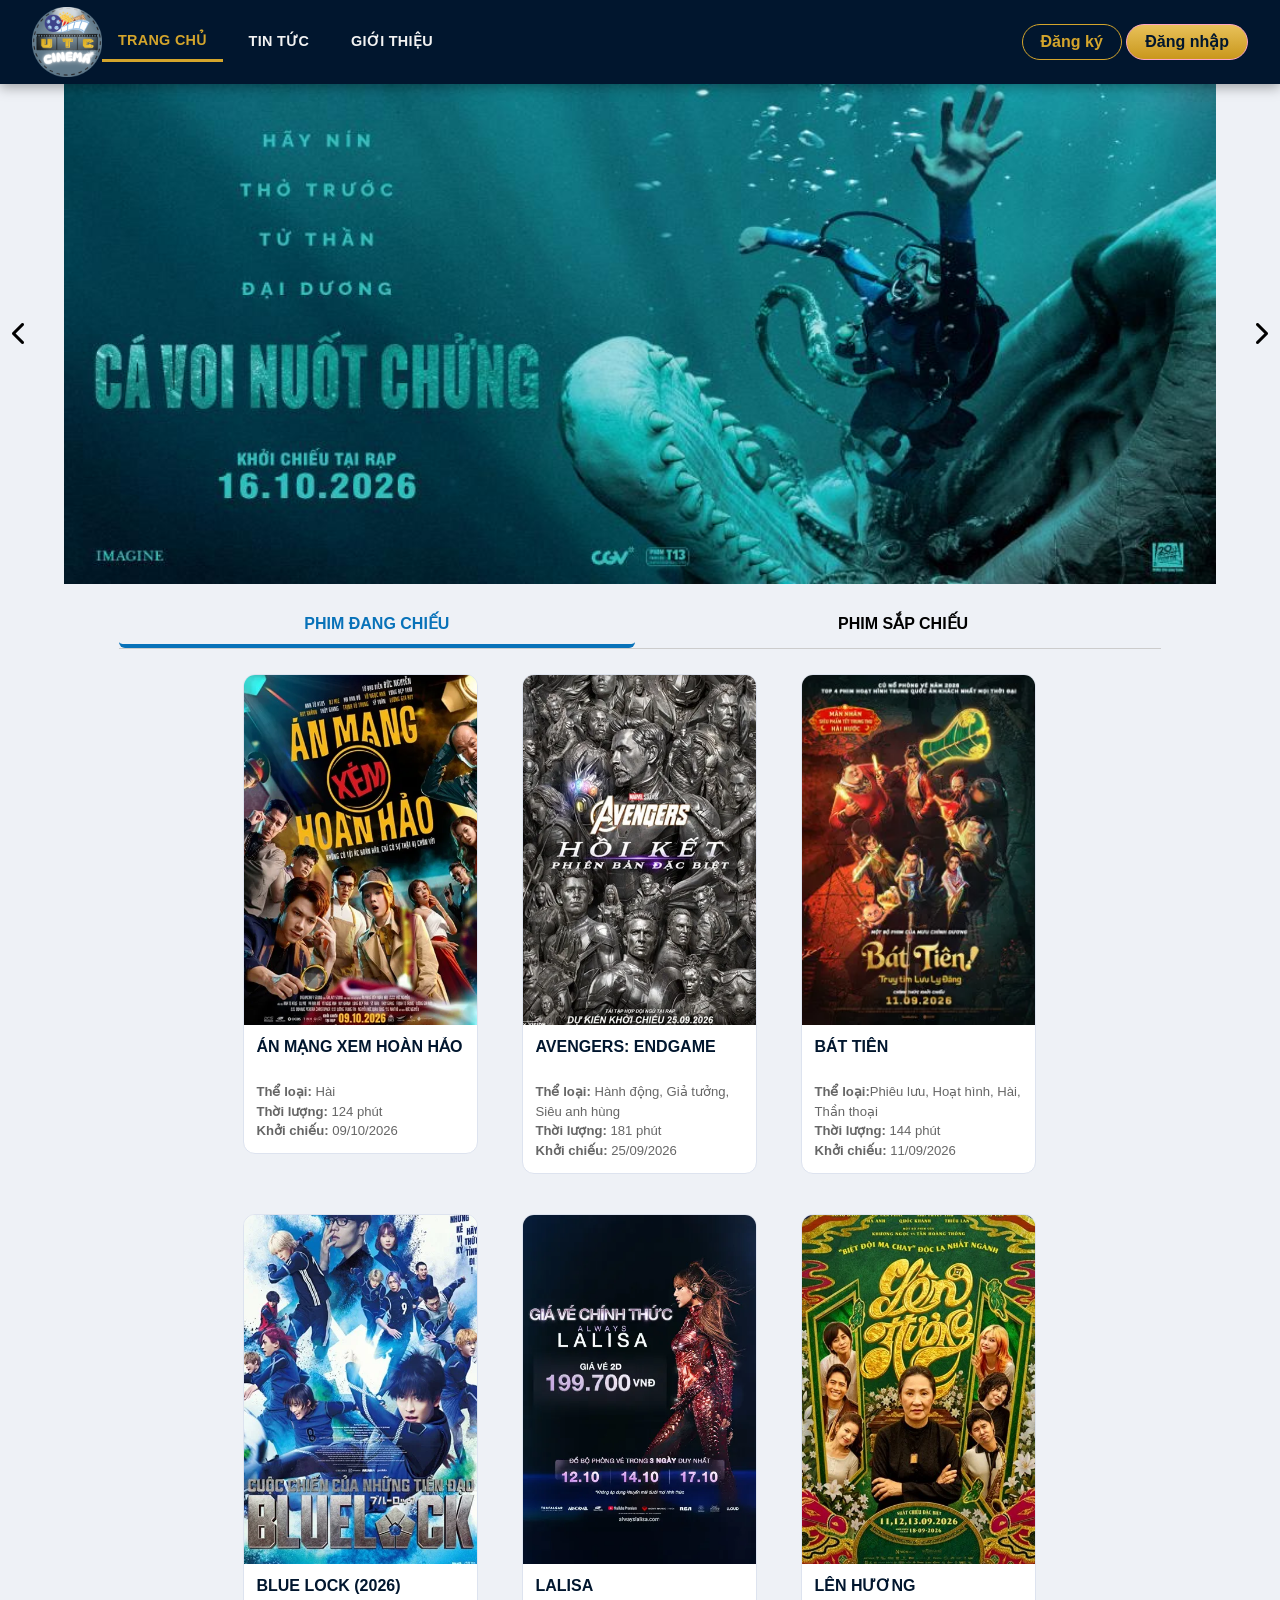
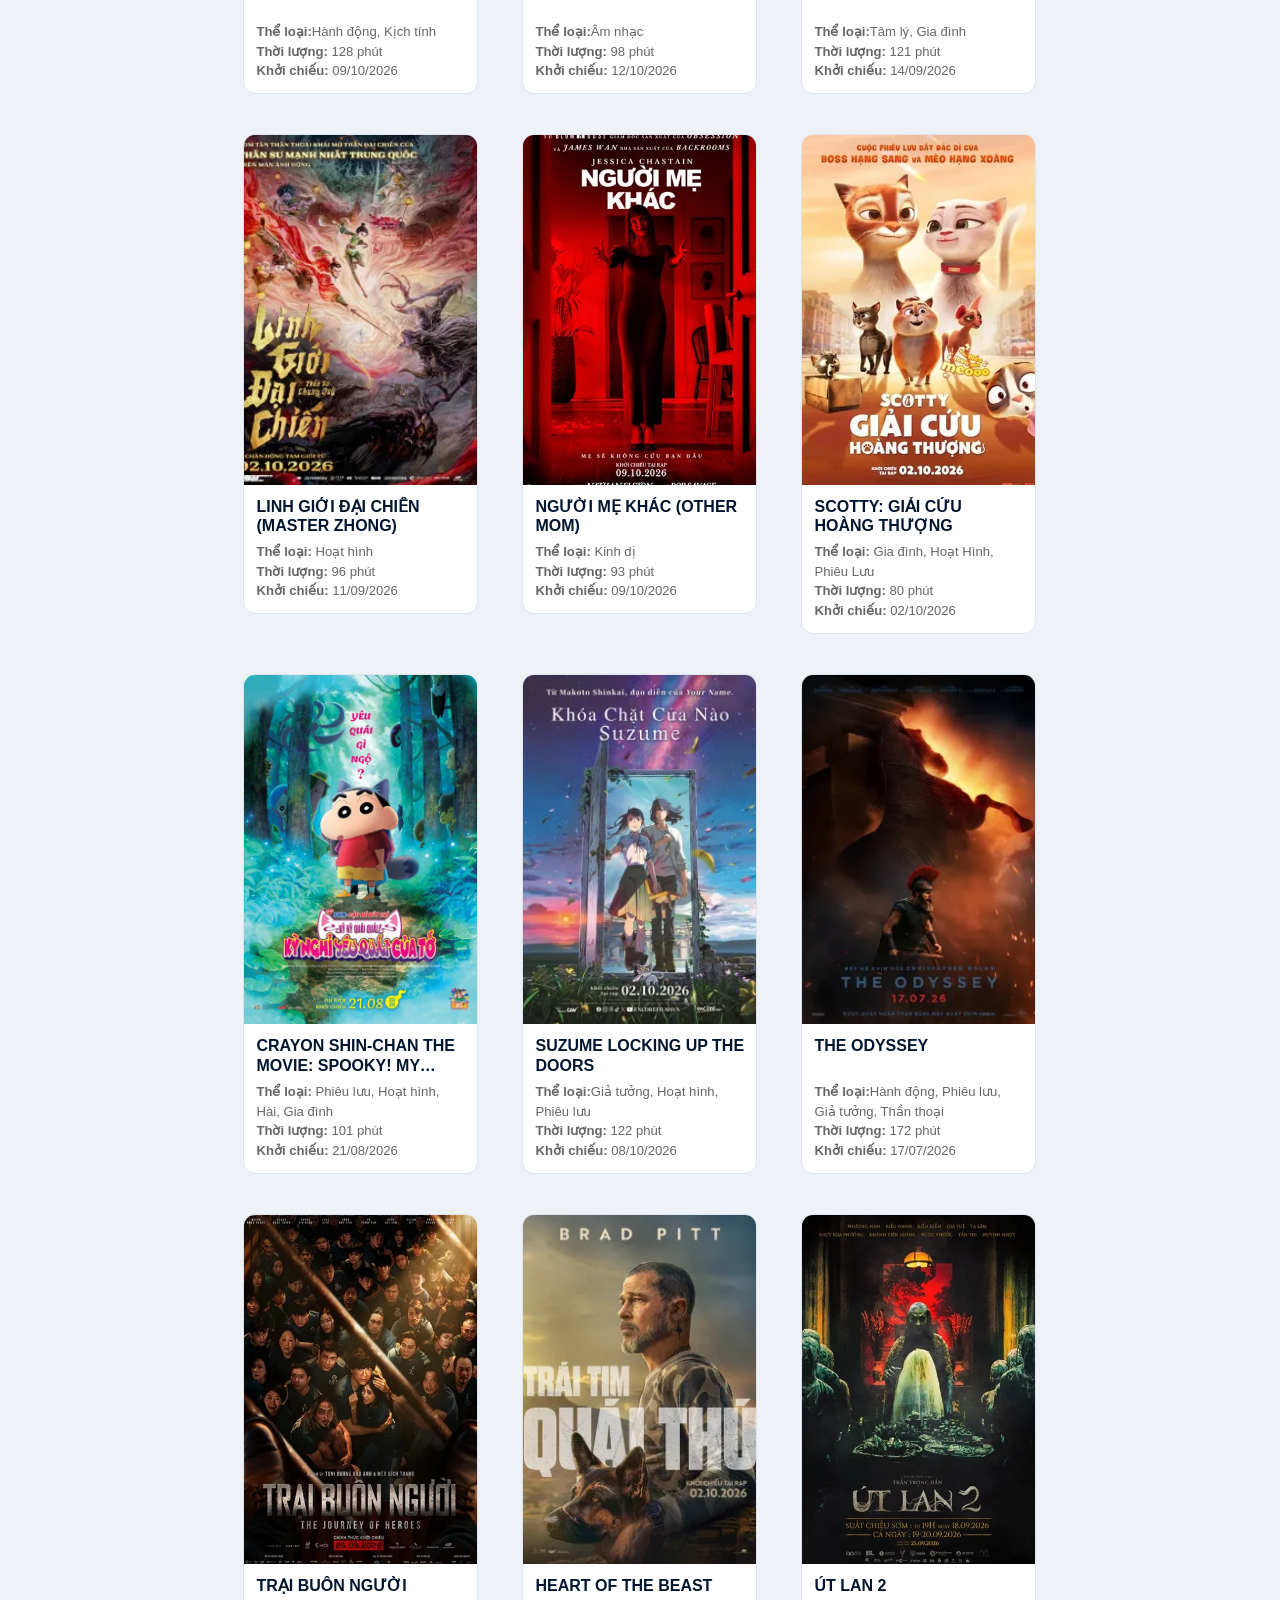
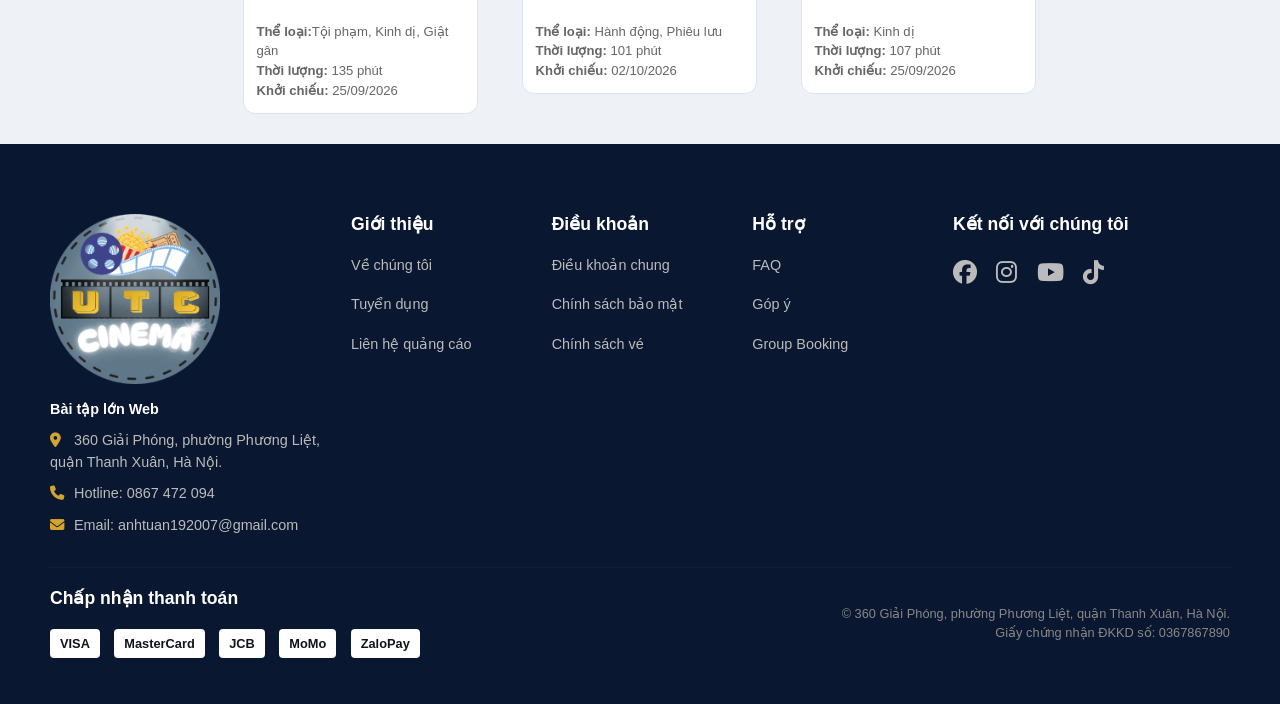
==== commit 3130a783: "thay thế giao diện" ====
--- a/index.html
+++ b/index.html
@@ -136,8 +136,8 @@
         </footer>
       </div>
     </div>
-
-
+<!--END REGISTER-->
+<!-- START BANNER -->
     <div id="slide">
       <img class="img hidden" src="./assets/img/banner/ca-voi-nuot-chung-banner.jpg" alt="">
       <img class="img hidden" src="./assets/img/banner/cuoc-chien-3-khong-banner.jpg" alt="">
@@ -146,11 +146,15 @@
       <img class="img hidden" src="./assets/img/banner/lays-banner.jpg" alt="">
       <img class="img hidden" src="./assets/img/banner/milo-banner.png" alt="">
       <img class="img hidden" src="./assets/img/banner/shaun-banner.jpg" alt="">
-      <img class="img" src="./assets/img/banner/studio-ghibli-banner.jpg" alt="">
+      <img class="img hidden" src="./assets/img/banner/studio-ghibli-banner.jpg" alt="">
       <img class="img hidden" src="./assets/img/banner/verity-banner.jpg" alt="">
       <img class="img hidden" src="./assets/img/banner/zalo-banner.png" alt="">
-      <i onclick="prev()" class="fa-solid fa-circle-chevron-left slide-btn slide-btn-left prev"></i>
-      <i onclick="next()" class="fa-solid fa-circle-chevron-right slide-btn slide-btn-right next"></i>
+      <button type="button" onclick="prev()" class="slide-btn slide-btn-left prev" aria-label="Banner trước">
+        <i class="fa-solid fa-chevron-left" aria-hidden="true"></i>
+      </button>
+      <button type="button" onclick="next()" class="slide-btn slide-btn-right next" aria-label="Banner tiếp theo">
+        <i class="fa-solid fa-chevron-right" aria-hidden="true"></i>
+      </button>
     </div>
     
     <div class="container-fluid text-center section" id="container" >
@@ -160,10 +164,10 @@
 
           <ul class="nav nav-pills nav-justified" id="movie-pills-nav" role="tablist">
             <li class="nav-item" role="presentation">
-              <button class="nav-link active" id="pills-nowshowing-tab" data-bs-toggle="pill" data-bs-target="#pills-nowshowing" type="button" role="tab" aria-controls="nowshowing" aria-selected="true">Phim Đang Chiếu</button>
+              <button class="nav-link active" id="pills-nowshowing-tab" data-bs-toggle="pill" data-bs-target="#pills-nowshowing" type="button" role="tab" aria-controls="pills-nowshowing" aria-selected="true">Phim Đang Chiếu</button>
             </li>
             <li class="nav-item" role="presentation">
-              <button class="nav-link" id="pills-comingsoon-tab" data-bs-toggle="pill" data-bs-target="#pills-comingsoon" type="button" role="tab" aria-controls="comingsoon" aria-selected="false">Phim Sắp Chiếu</button>
+              <button class="nav-link" id="pills-comingsoon-tab" data-bs-toggle="pill" data-bs-target="#pills-comingsoon" type="button" role="tab" aria-controls="pills-comingsoon" aria-selected="false">Phim Sắp Chiếu</button>
             </li>
           </ul>
 
@@ -399,10 +403,9 @@
 
               </div>
             </div>
-
+<!-- PHẦN PHIM SẮP CHIẾU -->
             <div class="tab-pane fade" id="pills-comingsoon" role="tabpanel" aria-labelledby="pills-comingsoon-tab">
               <div class="row row-cols-auto list-container justify-content-center"> 
-
                 <div class="col">
                   <div class="custom-movie-card">
                     <div class="custom-card-image-container">
@@ -610,7 +613,7 @@
         </div>
       </div>
     </div>
-
+<!-- Footer -->
     <div class="footer">
       <div class="container-fluid footer-content">
         <div class="row">
@@ -687,7 +690,6 @@
       </div>
     </div>
 
-    <script src="assets/js/nav.js"></script>
     <script src="assets/js/login.js"></script>
     <script src="assets/js/slide.js"></script>
     <script src="https://cdn.jsdelivr.net/npm/bootstrap@5.3.3/dist/js/bootstrap.bundle.min.js" integrity="sha384-YvpcrYf0tY3lHB60NNkmXc5s9fDVZLESaAA55NDzOxhy9GkcIdslK1eN7N6jIeHz" crossorigin="anonymous"></script>
--- a/assets/css/card.css
+++ b/assets/css/card.css
@@ -17,14 +17,14 @@
     margin-bottom: 20px; /* Thêm khoảng cách dưới cho mỗi card */
 }
 
-/* --- Container chứa ảnh và nút Đặt Vé --- */
+/* Làm mốc định vị cho nút đặt vé; ảnh giữ tỉ lệ poster 2:3. */
 .custom-card-image-container {
     position: relative; 
     overflow: hidden; 
     aspect-ratio: 2 / 3; 
 }
 
-/* Poster phim */
+/* Ảnh chiếm toàn khung, object-fit: cover cắt phần thừa thay vì kéo méo. */
 .custom-card-image-container img {
     width: 100%;
     height: 100%; 
@@ -32,7 +32,7 @@
     display: block; 
 }
 
-/* --- Nút "Đặt vé" (Custom Play Button) --- */
+/* Nút nằm chồng giữa ảnh; opacity bằng 0 để ẩn cho đến khi rê lên card. */
 .custom-play-button {
     /* Định vị tuyệt đối so với custom-card-image-container */
     position: absolute;
@@ -64,7 +64,7 @@
     z-index: 10; /* Đảm bảo nút nằm trên ảnh */
 }
 
-/* Khi hover vào card, nút "Đặt vé" sẽ hiện ra */
+/* Chỉ hiện nút đặt vé khi con trỏ đang ở trên card phim. */
 .custom-movie-card:hover .custom-play-button {
     opacity: 1; /* Hiện nút "Đặt vé" */
 }
@@ -75,7 +75,7 @@
     background-image: linear-gradient(#F9cadb,#FDA6C4);
 }
 
-/* --- Phần nội dung text --- */
+/* Căn giữa tiêu đề và thông tin nằm bên dưới poster. */
 .custom-card-content {
     padding: 16px;
     text-align: center; /* Căn giữa nội dung text */
@@ -92,8 +92,7 @@
     color: #aaa; 
 }
 
-/* Điều chỉnh cho các cột Bootstrap */
-/* Thêm padding cho mỗi cột để các card không bị dính vào nhau */
+/* Tạo khoảng cách quanh mỗi cột Bootstrap để các card không dính nhau. */
 .list-container .col {
     padding: 10px; 
 }
--- a/assets/css/nav.css
+++ b/assets/css/nav.css
@@ -1,23 +1,19 @@
 #movie-pills-nav {
-  position: relative;
-}
-
-#movie-pills-nav::before {
-  content: "";
-  position: absolute;
-  top: 0;
-  left: var(--pill-left, 0);
-  width: var(--pill-width, 0);
-  height: 100%;
-  border-radius: 15px;
-  transition: all 1s cubic-bezier(0.23, 0.8, 0.32, 1);
-  z-index: 1;
+  margin-bottom: 15px;
+  border-bottom: 1px solid #ccc;
 }
 
 #movie-pills-nav .nav-link {
-  background: none;
-  border: none;
-  position: relative;
-  z-index: 2;
-  transition: color 0.3s ease;
+  background: transparent;
+  
+  border-bottom: 4px solid transparent;
+
+  color: #000000;
+  font-weight: 700;
+  text-transform: uppercase;
 }
+
+#movie-pills-nav .nav-link.active {
+  border-bottom-color: #0872b9;
+  color: #0872b9;
+}
--- a/assets/css/menu.css
+++ b/assets/css/menu.css
@@ -20,6 +20,7 @@
     height: 100%;
 }
 /* --- Style chung --- */
+/* Thanh điều hướng chính: Flexbox đẩy logo và các mục về hai đầu. */
 #header {
     display: flex;
     justify-content: space-between;
@@ -28,10 +29,12 @@
     color: white;
 }
 
+/* Xóa dấu đầu dòng mặc định trên danh sách liên kết điều hướng. */
 .nav-layout li {
     list-style-type: none;
 }
 
+/* Biến mỗi liên kết thành vùng bấm có khoảng đệm, bỏ gạch chân mặc định. */
 .nav-layout a {
     text-decoration: none;
     color: #fff;
@@ -42,6 +45,7 @@
 }
 
 /* --- CSS cho màn hình lớn (Desktop) --- */
+/* Các mục điều hướng xếp theo hàng và phân bố đều theo chiều ngang. */
 .nav-layout {
     display: flex;
     align-items: center;
@@ -50,6 +54,7 @@
     justify-content: space-between;
 }
 
+/* Các tab điều hướng cùng nằm trên một hàng và có khoảng cách nhỏ. */
 .nav-pills {
     display: flex;
     align-items: center;
--- a/assets/css/slide.css
+++ b/assets/css/slide.css
@@ -1,60 +1,33 @@
+/* Khung chứa banner và các nút chuyển ảnh. */
+#slide {
+  display: flex;
+  justify-content: center;
+  overflow: hidden;
+  position: relative;
 
-#slide {
-    
-    display: flex;
-    justify-content: center;
-    overflow: hidden;
-    position: relative;
-    margin-top: 20px;
-    margin-bottom: 20px;
-    transition: transform 0.5s;
 }
 
 #slide img {
-    width: 90%;
-    height: 700px;
-    object-fit: cover;
-    animation: fadeInSlideshow 0.5s;
-    border-radius: 50px;
-    border: 10px solid #000000;
+  width: 90%;
+  height: 500px;
 }
-
-@keyframes fadeInSlideshow {
-    from {
-        opacity: 0.7;
-    }
-
-    to {
-        opacity: 1;
-    }
-}
-
-#slide .slide-btn:hover {
-    /* background-color: #F75154; */
-   background-image: linear-gradient(#F9cadb,#FDA6C4);
-
+/* Mũi tên chỉ hướng các ảnh. */
+#slide .slide-btn {
+  position: absolute;
+  top: 50%;
+  transform: translateY(-50%);
+  padding: 12px;
+  border: 0;
+  background: transparent;
+  color: #000000;
+  cursor: pointer; 
+  font-size: 24px;
 }
 
 #slide .slide-btn-left {
-    position: absolute;
-    top: 50%;
-    left: 0;
-    transform: translateY(-50%);
-    background-color: rgba(0, 0, 0, 0.5);
-    color: #fff;
-    padding: 10px 20px;
-    border-radius: 0 50px 50px 0;
-    cursor: pointer;
+  left: 0;
 }
 
 #slide .slide-btn-right {
-    position: absolute;
-    top: 50%;
-    right: 0;
-    transform: translateY(-50%);
-    background-color: rgba(0, 0, 0, 0.5);
-    color: #fff;
-    padding: 10px 20px;
-    border-radius: 50px 0 0 50px;
-    cursor: pointer;
+  right: 0;
 }
--- a/assets/css/style.css
+++ b/assets/css/style.css
@@ -1,11 +1,11 @@
 * {
+    /* Xóa khoảng cách trình duyệt mặc định và chuẩn hóa cách tính kích thước. */
     padding: 0;
     margin: 0;
     box-sizing: border-box;
 }
 
-/* Fix thanh ngang */
-/* Đặt khối này ở đầu file, thay thế cho cả 2 khối body cũ */
+/* Chặn cuộn ngang ngoài ý muốn và đặt kiểu chữ/nền mặc định toàn trang. */
 body {
     overflow-x: hidden;
     width: 100%;
@@ -16,19 +16,21 @@
     background-size: cover;
 }
 
-/*  */
+/* Cuộn đến liên kết neo bằng chuyển động mượt thay vì nhảy tức thì. */
 html {
     font-family: Arial, Helvetica, sans-serif;
     scroll-behavior: smooth;
 }
 .hidden {
+    /* Lớp trạng thái dùng trong HTML/JavaScript để ẩn phần tử hoàn toàn. */
     display: none;
 }
 .row {
+    /* Các phần tử con xếp trên cùng một hàng ngang. */
     display: flex;
     flex-direction: row;
 }
-/* form đăng kí */
+/* Cột trong biểu mẫu đăng ký xếp dọc và chiếm hết chiều rộng vùng chứa. */
 .column {
     display: flex;
     flex-direction: column;
@@ -41,7 +43,7 @@
 
 
 
-/* Design: Button register, login, out */
+/* Kích thước và giao diện mặc định của các nút trên thanh điều hướng. */
 .nav-layout button {
     width: 100px;
     height: 40px;
@@ -52,6 +54,7 @@
     
 }
 .nav-layout .btn-login {
+    /* Nút đăng nhập dùng màu gradient và chuyển động nhẹ khi thay đổi kiểu. */
     /* background-color: #F75154; */
     /* border: 1px solid #F75154; */
     /* background-color:#FDA6C4 ; */
@@ -60,11 +63,12 @@
     transition: transform 0.3s;
 }
 .nav-layout button:hover {
+    /* Hiển thị con trỏ bàn tay để báo đây là vùng có thể bấm. */
     cursor: pointer;
     /* transform: translateY(-2px); */
 }
 
-/* LOGIN */
+/* Keyframes dùng để hộp đăng nhập trượt vào vị trí đồng thời hiện ra. */
 @keyframes modelFadeIn {
     from {
         opacity: 1;
@@ -76,12 +80,15 @@
     }
 }
 .btn-login.remove{
+    /* JavaScript thêm remove để ẩn nút đăng nhập sau khi đăng nhập thành công. */
     display: none;
 }
 .login.open {
+    /* Lớp open bật popup đăng nhập vốn đang bị ẩn. */
     display: flex;
 }
 .login {
+    /* Lớp nền phủ toàn màn hình và căn popup vào chính giữa. */
     position: fixed;
     top: 0;
     bottom: 0;
@@ -95,6 +102,7 @@
     background-color: rgba(0, 0, 0, 0.4);
 }
 .login-container {
+    /* Khung đăng nhập nằm trên lớp phủ và dùng animation khi xuất hiện. */
     background-color: #10141B;
     width: 450px;
     position: relative;
@@ -106,6 +114,7 @@
     justify-content: space-between;
 }
 .login-header {
+    /* Tiêu đề và nút đóng nằm ở hai đầu phần đầu popup. */
     color: #fff;
     float: right;
     display: flex;
@@ -113,9 +122,11 @@
     flex: 1;
 }
 .login-close {
+    /* Biểu thị nút đóng có thể được bấm. */
     cursor: pointer;
 }
 .login-body {
+    /* Xếp nhãn, ô nhập và nút đăng nhập theo chiều dọc. */
     margin: 20px 0;
     display: flex;
     flex-direction: column;
@@ -124,6 +135,7 @@
     flex: 2;
 }
 .login-body input {
+    /* Ô nhập tối đồng bộ với popup và có khoảng trống cho nội dung. */
     height: 50px;
     background-color: #10141B;
     border: 1px solid #1E293B;
@@ -133,6 +145,7 @@
     color: #fff;
 }
 .login-body p {
+    /* Liên kết phụ căn về bên phải, thường dùng cho quên mật khẩu. */
     display: flex;
     margin: 15px 0;
     /* color: #E54242; */
@@ -141,9 +154,11 @@
     cursor: pointer;
 }
 .login-body p:hover {
+    /* Gạch chân nội dung phụ khi rê chuột để báo tương tác. */
     text-decoration: underline;
 }
 .login-body button {
+    /* Nút gửi thông tin đăng nhập. */
     /* background-image: linear-gradient(to right, #E6121D, #FB5F60); */
     background-image: linear-gradient(#F9cadb,#FDA6C4);
     height: 40px;
@@ -154,6 +169,7 @@
     cursor: pointer;
 }
 .login-footer {
+    /* Căn nội dung chân popup ra giữa. */
     color: #fff;
     flex: 2;
     display: flex;
@@ -161,12 +177,13 @@
 }
 
 .login-footer a {
+    /* Tô màu liên kết chuyển từ đăng nhập sang đăng ký. */
     /* color: #E54242; */
     color: #FDA6C4;
     text-decoration: none;
 }
 
-/* Đăng kí */
+/* Các quy tắc dưới đây điều khiển popup đăng ký và các trường biểu mẫu. */
 .btn-register.remove{
     display: none;
 }
@@ -190,6 +207,7 @@
 }
 
 .register-container {
+    /* Khung đăng ký cao hơn để chứa đủ các trường thông tin. */
     background-color: #10141B;
     width: 500px;
     height: 600px;
@@ -222,6 +240,7 @@
 }
 
 .register-body input {
+    /* Kiểu chung của ô nhập trong form đăng ký. */
     height: 50px;
     background-color: #10141B;
     border: 1px solid #1E293B;
@@ -232,6 +251,7 @@
 }
 
 .register-body .register-card1 {
+    /* Các nhóm thông tin liên quan xếp ngang thành từng hàng. */
     display: flex;
     flex-direction: row;
 
@@ -255,6 +275,7 @@
 
 
 .register-body button {
+    /* Nút gửi biểu mẫu đăng ký. */
     /* background-image: linear-gradient(to right, #E6121D, #FB5F60); */
     background-image: linear-gradient(#F9cadb,#FDA6C4);
     height: 40px;
@@ -266,6 +287,7 @@
 }
 
 .register-footer {
+    /* Căn lời nhắc và liên kết đăng nhập ở chân popup. */
     color: #fff;
     flex: 2;
     display: flex;
@@ -278,7 +300,7 @@
     text-decoration: none;
 }
 
-/* login user */
+/* Khu vực hiển thị thông tin tài khoản sau khi người dùng đăng nhập. */
 .login-user.open{
     display: flex;
 }
@@ -298,10 +320,11 @@
 }
 
 
-/* BODY */
+/* Nội dung chính và các quy tắc bố cục dùng trên trang. */
 
     
 .section {
+    /* Nền ảnh cho các phần nội dung có class section. */
     /* background-color: #10141b; */
     /* background-color: #fff; */
     background-image: url("../background/abt.avif");
@@ -313,13 +336,14 @@
     
 }
 #container {
+    /* Chiều cao tự theo nội dung để tránh cắt phần tử con. */
     height: auto;
 }
 .col {
     padding: 15px;
 }
 
-/* Footer */
+/* Chân trang: màu nền tối, logo, liên kết, nút tải ứng dụng và bản quyền. */
 
 .footer {
     background-color: #10141B; /* Đồng bộ màu với header */
@@ -329,10 +353,12 @@
 }
 
 .footer-content {
+    /* Khoảng đệm bên trong footer tạo khoảng thở quanh các cột. */
     padding: 50px 50px 30px;
 }
 
 .footer h5 {
+    /* Tiêu đề cột footer được làm sáng và đậm hơn nội dung thường. */
     color: #fff;
     font-weight: 600;
     font-size: 1.1rem;
@@ -340,12 +366,14 @@
 }
 
 .footer-logo-img {
+    /* Logo nằm thành một dòng riêng phía trên tên công ty. */
     display: block; /* Để nó là 1 block riêng */
     width: 300px; 
     margin-bottom: 15px;
 }
 
 .footer-company-name {
+    /* Làm nổi bật tên đơn vị trong phần giới thiệu footer. */
     color: #fff;
     font-weight: bold;
     font-size: 1rem;
@@ -353,18 +381,21 @@
 }
 
 .footer p {
+    /* Cỡ chữ nhỏ hơn cho thông tin chi tiết ở chân trang. */
     font-size: 0.9rem;
     margin-bottom: 10px;
 }
 
 /* Icon bên cạnh text (địa chỉ, phone) */
 .footer p i {
+    /* Giữ biểu tượng địa chỉ/điện thoại có chiều rộng thống nhất. */
     width: 20px;
     color: #FDA6C4; /* Dùng màu hồng chủ đạo của web bạn */
 }
 
 /* Danh sách link */
 .footer .nav-link {
+    /* Liên kết footer bỏ nền mặc định và chỉ đổi màu khi tương tác. */
     padding: 0 0 10px 0; /* Chỉ cần đệm dưới */
     font-size: 0.9rem;
     color: #bbb; /* Màu link mặc định */
@@ -378,6 +409,7 @@
 
 /* Icon mạng xã hội */
 .footer-social-icons a {
+    /* Tăng kích thước biểu tượng mạng xã hội và tạo khoảng cách ngang. */
     color: #bbb;
     font-size: 1.5rem; /* Kích thước icon */
     margin-right: 15px;
@@ -390,12 +422,14 @@
 
 /* Nút tải ứng dụng */
 .footer-app-buttons {
+    /* Hai nút tải ứng dụng xếp dọc, cách nhau một khoảng cố định. */
     display: flex;
     flex-direction: column; /* Xếp chồng 2 nút */
     gap: 15px; /* Khoảng cách giữa 2 nút */
 }
 
 .footer-app-buttons .app-button {
+    /* Nút tải ứng dụng căn icon và chữ thành một hàng. */
     display: flex;
     align-items: center;
     background-color: #2a2e35; /* Nền nút tối */
@@ -411,11 +445,13 @@
 }
 
 .footer-app-buttons .app-button i {
+    /* Icon ứng dụng lớn hơn chữ và cách chữ một khoảng nhỏ. */
     font-size: 2rem; /* Icon app to */
     margin-right: 10px;
 }
 
 .footer-app-buttons .app-button span {
+    /* Chữ trong nút tải app nhỏ, căn trái, dòng gần nhau. */
     font-size: 0.8rem;
     line-height: 1.2;
     text-align: left;
@@ -425,19 +461,20 @@
     font-size: 1rem;
 }
 
-/* Đường kẻ ngang */
+/* Đường phân cách giữa nhóm nội dung footer và hàng cuối. */
 .footer-divider {
     border-top: 1px solid #333;
     margin-top: 20px;
     margin-bottom: 20px;
 }
 
-/* Hàng cuối (Thanh toán & Copyright) */
+/* Căn các nội dung thanh toán và bản quyền theo chiều dọc ở cuối footer. */
 .footer-bottom-row {
     align-items: center;
 }
 
 .footer-payment-icons .payment-icon {
+    /* Kiểu chữ giả lập logo phương thức thanh toán bằng nhãn văn bản. */
     /* Đây là style tạm thời, bạn nên thay bằng <img> */
     display: inline-block;
     padding: 5px 10px;  
@@ -450,6 +487,7 @@
 }
 
 .footer-copyright-text p {
+    /* Nội dung bản quyền nhỏ, màu xám và có khoảng cách dòng dễ đọc. */
     font-size: 0.8rem;
     color: #888;
     margin: 0;
--- a/assets/css/theme.css
+++ b/assets/css/theme.css
@@ -1,4 +1,5 @@
 :root {
+  /* Màu thương hiệu dùng chung để giao diện có thể đổi tông nhất quán. */
   --navy: #01162e;
   --navy-2: #0a1730;
   --gold: #d4a52c;
@@ -9,16 +10,19 @@
 }
 
 body {
+  /* Áp dụng nền, màu chữ và font mặc định cho toàn trang. */
   background: var(--bg);
   color: var(--text);
   font-family: "Roboto", "Segoe UI", Arial, sans-serif;
 }
 
 .section {
+  /* Giữ màu nền section thống nhất với nền trang. */
   background: var(--bg);
 }
 
 #header {
+  /* Header dính ở đầu cửa sổ khi cuộn; z-index giữ nó trên nội dung. */
   min-height: 84px;
   height: auto;
   padding: 6px 32px;
@@ -31,6 +35,7 @@
 }
 
 .nav-logo {
+  /* Ghi đè kích thước logo cơ bản để hợp với header của giao diện mới. */
   width: auto;
   margin: 0;
 }
@@ -42,11 +47,13 @@
 }
 
 .nav-layout {
+  /* Căn các mục menu bắt đầu từ trái và giảm khoảng cách giữa chúng. */
   justify-content: flex-start;
   gap: 12px;
 }
 
 .nav-layout a {
+  /* Chữ menu in hoa, đậm và sáng để dễ đọc trên nền xanh đậm. */
   color: #f3f3f3;
   font-weight: 700;
   font-size: 0.9rem;
@@ -55,10 +62,12 @@
 }
 
 .nav-layout a:hover {
+  /* Màu vàng báo trạng thái rê chuột trên liên kết. */
   color: var(--gold);
 }
 
 .nav-layout .nav-link.active {
+  /* Đường gạch dưới đánh dấu trang/tab đang được chọn. */
   color: var(--gold);
   background: transparent;
   border-radius: 0;
@@ -66,10 +75,12 @@
 }
 
 .nav-pills {
+  /* Dành phần không gian còn lại của header cho nhóm tab. */
   flex: 1;
 }
 
 .nav-layout button {
+  /* Các nút header dùng viền vàng và chiều cao gọn. */
   width: auto;
   height: 36px;
   padding: 0 18px;
@@ -81,6 +92,7 @@
 }
 
 .nav-layout .btn-login {
+  /* Nút đăng nhập được tô nền để phân biệt với nút phụ. */
   color: var(--navy);
   background: linear-gradient(#e8c15a, #c9971c);
 }
@@ -90,6 +102,7 @@
 }
 
 .nav-layout .btn-register:hover {
+  /* Nền vàng trong suốt nhẹ khi rê lên nút đăng ký. */
   background: rgba(212, 165, 44, 0.15);
 }
 
@@ -97,49 +110,8 @@
   color: #fff;
 }
 
-#slide {
-  margin: 20px 0 24px;
-  background: transparent;
-}
-
-#slide img {
-  width: 94%;
-  height: 460px;
-  border: none;
-  border-radius: 14px;
-  box-shadow: 0 10px 30px rgba(10, 23, 48, 0.35);
-}
-
-#slide .slide-btn:hover {
-  color: var(--navy);
-  background: var(--gold);
-}
-
-#movie-pills-nav {
-  padding: 0.5rem 0;
-  margin-bottom: 15px;
-  background: transparent;
-  border-bottom: 2px solid #cfd6e4;
-}
-
-#movie-pills-nav::before {
-  background: transparent;
-  border-bottom: 3px solid var(--gold);
-  border-radius: 0;
-  height: calc(100% + 2px);
-  top: 0;
-}
-
-#movie-pills-nav .nav-link {
-  color: #6b7690;
-}
-
-#movie-pills-nav .nav-link.active,
-#movie-pills-nav .nav-link:not(.active):hover {
-  color: var(--navy);
-}
-
 .custom-movie-card {
+  /* Card phim chuyển sang nền sáng và viền nhẹ để hợp bảng màu mới. */
   height: auto;
   color: var(--text);
   background: #fff;
@@ -149,11 +121,13 @@
 }
 
 .custom-card-content {
+  /* Căn phần mô tả về trái và thu khoảng đệm của card. */
   padding: 12px;
   text-align: left;
 }
 
 .custom-card-content h3 {
+  /* Giới hạn tiêu đề ở hai dòng để các card có chiều cao đồng đều. */
   min-height: 2.6em;
   overflow: hidden;
   color: var(--navy);
@@ -166,11 +140,13 @@
 }
 
 .custom-card-content p {
+  /* Thông tin phụ nhỏ và xám hơn tiêu đề phim. */
   color: #666;
   font-size: 0.82rem;
 }
 
 .custom-play-button {
+  /* Nút đặt vé màu vàng, đặt gần đáy poster trong theme mới. */
   top: auto;
   bottom: 12px;
   transform: translateX(-50%);
@@ -190,6 +166,7 @@
 }
 
 .footer {
+  /* Footer dùng xanh đậm thứ hai để phân biệt với header. */
   background: var(--navy-2);
 }
 
@@ -199,11 +176,13 @@
 }
 
 .footer-logo-img {
+  /* Thu logo footer để phù hợp bố cục các cột. */
   width: 170px;
 }
 
 .login-container,
 .register-container {
+  /* Popup xác thực dùng nền xanh và viền vàng của thương hiệu. */
   color: #fff;
   background: var(--navy);
   border: 1px solid var(--gold);
@@ -221,6 +200,7 @@
 
 .login-body input,
 .register-body input {
+  /* Ô nhập tối hơn nền popup và có viền xanh để dễ nhận biết. */
   color: #fff;
   background: var(--navy-2);
   border: 1px solid #2c3b63;
@@ -229,6 +209,7 @@
 
 .login-body button,
 .register-body button {
+  /* Nút gửi form chuyển sang màu vàng và bo tròn. */
   color: var(--navy);
   background: linear-gradient(#e8c15a, #c9971c);
   border-radius: 30px;
@@ -237,6 +218,7 @@
 .login-body p,
 .login-footer a,
 .register-footer a {
+  /* Liên kết trong popup dùng màu vàng nổi bật trên nền tối. */
   color: var(--gold);
 }
 
@@ -246,16 +228,19 @@
 .btn-continue,
 .btn-confirm,
 #confirm-btn {
+  /* Đồng nhất màu chữ và nền các nút thao tác đặt vé. */
   color: var(--navy);
   background: linear-gradient(#e8c15a, #c9971c);
 }
 
 #cinemaAdminTools[hidden],
 #cinemaAdminDialog [hidden] {
+  /* Thuộc tính hidden phải luôn ẩn phần tử dù có rule display khác. */
   display: none !important;
 }
 
 #cinemaAdminTools {
+  /* Bảng công cụ admin cố định ở góc màn hình, chỉ hiện cho tài khoản admin. */
   position: fixed;
   right: 16px;
   bottom: 16px;
@@ -274,6 +259,7 @@
 }
 
 #cinemaAdminTools span {
+  /* Nhãn quản lý nhỏ, đậm và dùng màu thương hiệu. */
   color: var(--brand);
   font-size: 12px;
   font-weight: 700;
@@ -281,6 +267,7 @@
 
 #cinemaAdminTools button,
 #cinemaAdminDialog button {
+  /* Chuẩn hóa nút trong bảng công cụ và hộp thoại quản trị. */
   width: auto;
   height: auto;
   padding: 9px 12px;
@@ -296,10 +283,12 @@
 
 #cinemaAdminTools button:hover,
 #cinemaAdminDialog button:hover {
+  /* Làm sáng nền nút khi rê chuột. */
   background: var(--brand-soft);
 }
 
 #cinemaAdminDialog {
+  /* Giới hạn kích thước hộp thống kê và cho phép cuộn khi nội dung dài. */
   width: min(1080px, calc(100vw - 32px));
   max-width: none;
   max-height: 90vh;
@@ -314,10 +303,12 @@
 }
 
 #cinemaAdminDialog::backdrop {
+  /* Làm tối phần trang phía sau hộp thoại native. */
   background: #0009;
 }
 
 #cinemaAdminDialog .ca-heading {
+  /* Tiêu đề và nút đóng nằm về hai đầu hàng đầu tiên. */
   display: flex;
   justify-content: space-between;
   align-items: flex-start;
@@ -325,22 +316,26 @@
 }
 
 #cinemaAdminDialog h2 {
+  /* Tiêu đề chính của hộp thoại thống kê. */
   margin: 8px 0;
   color: var(--text);
   font-size: 25px;
 }
 
 #cinemaAdminDialog h3 {
+  /* Tiêu đề cho từng khu vực bên trong hộp thoại. */
   margin: 20px 0 12px;
   font-size: 19px;
 }
 
 #cinemaAdminDialog small {
+  /* Nhãn phụ CINEMA/ADMIN dùng màu thương hiệu. */
   color: var(--brand);
   font-weight: 700;
 }
 
 #cinemaAdminDialog .ca-note {
+  /* Ghi chú dùng chữ nhỏ và giãn dòng để đọc nội dung dài dễ hơn. */
   margin: 12px 0;
   color: #666;
   font-size: 13px;
@@ -348,6 +343,7 @@
 }
 
 #cinemaAdminDialog .ca-tabs {
+  /* Các tab chuyển giữa thống kê vé và doanh thu tự xuống dòng khi hẹp. */
   display: flex;
   flex-wrap: wrap;
   gap: 10px;
@@ -356,11 +352,13 @@
 
 #cinemaAdminDialog button.ca-active,
 #cinemaAdminDialog button[type="submit"] {
+  /* Đánh dấu tab hiện tại và nút gửi bộ lọc bằng nền màu thương hiệu. */
   color: #fff;
   background: var(--brand);
 }
 
 #caFilters {
+  /* Bộ lọc gồm ngày, phim, suất chiếu và nút xem thống kê. */
   display: grid;
   grid-template-columns: 180px 1fr 1fr auto;
   align-items: end;
@@ -368,6 +366,7 @@
 }
 
 #caFilters label {
+  /* Nhãn và trường nhập trong bộ lọc xếp dọc. */
   display: flex;
   flex-direction: column;
   gap: 6px;
@@ -378,6 +377,7 @@
 
 #caFilters input,
 #caFilters select {
+  /* Trường lọc có cùng chiều cao, viền và khoảng đệm. */
   width: 100%;
   min-width: 0;
   height: 42px;
@@ -391,6 +391,7 @@
 }
 
 #cinemaAdminDialog .ca-totals {
+  /* Ba ô tổng hợp đặt thành các cột đều nhau. */
   display: grid;
   grid-template-columns: repeat(3, 1fr);
   gap: 12px;
@@ -398,6 +399,7 @@
 }
 
 #cinemaAdminDialog .ca-totals div {
+  /* Nền nhẹ bao quanh từng số liệu tổng. */
   padding: 18px;
   background: var(--brand-soft);
   border-radius: 6px;
@@ -405,6 +407,7 @@
 
 #cinemaAdminDialog .ca-totals span,
 #cinemaAdminDialog .ca-totals strong {
+  /* Nhãn và giá trị tổng mỗi dòng chiếm riêng một hàng. */
   display: block;
 }
 
@@ -413,16 +416,19 @@
 }
 
 #cinemaAdminDialog .ca-totals strong {
+  /* Số liệu tổng được phóng to và tô màu thương hiệu. */
   margin-top: 8px;
   color: var(--brand);
   font-size: 25px;
 }
 
 #cinemaAdminDialog .ca-table-wrap {
+  /* Cho phép bảng cuộn ngang nếu không vừa hộp thoại. */
   overflow: auto;
 }
 
 #cinemaAdminDialog table {
+  /* Bảng chiếm chiều ngang, gộp viền và giữ độ rộng tối thiểu. */
   width: 100%;
   min-width: 600px;
   border-collapse: collapse;
@@ -431,27 +437,32 @@
 
 #cinemaAdminDialog th,
 #cinemaAdminDialog td {
+  /* Ô tiêu đề và dữ liệu có khoảng đệm và đường phân cách. */
   padding: 12px;
   border-bottom: 1px solid #ddd;
   text-align: left;
 }
 
 #cinemaAdminDialog th {
+  /* Nền riêng giúp phân biệt hàng tiêu đề bảng. */
   background: #f5f5f5;
 }
 
 #caError {
+  /* Thông báo lỗi màu đỏ trên nền hồng nhạt. */
   padding: 12px;
   color: #a00;
   background: #fff1f0;
 }
 
 #caEmpty {
+  /* Thông báo khi bộ lọc không tìm thấy giao dịch. */
   padding: 18px 0;
   color: #666;
 }
 
 @media (max-width: 700px) {
+  /* Trên điện thoại, xếp bộ lọc và số liệu thành một cột để dễ thao tác. */
   #cinemaAdminDialog {
     padding: 16px;
   }
